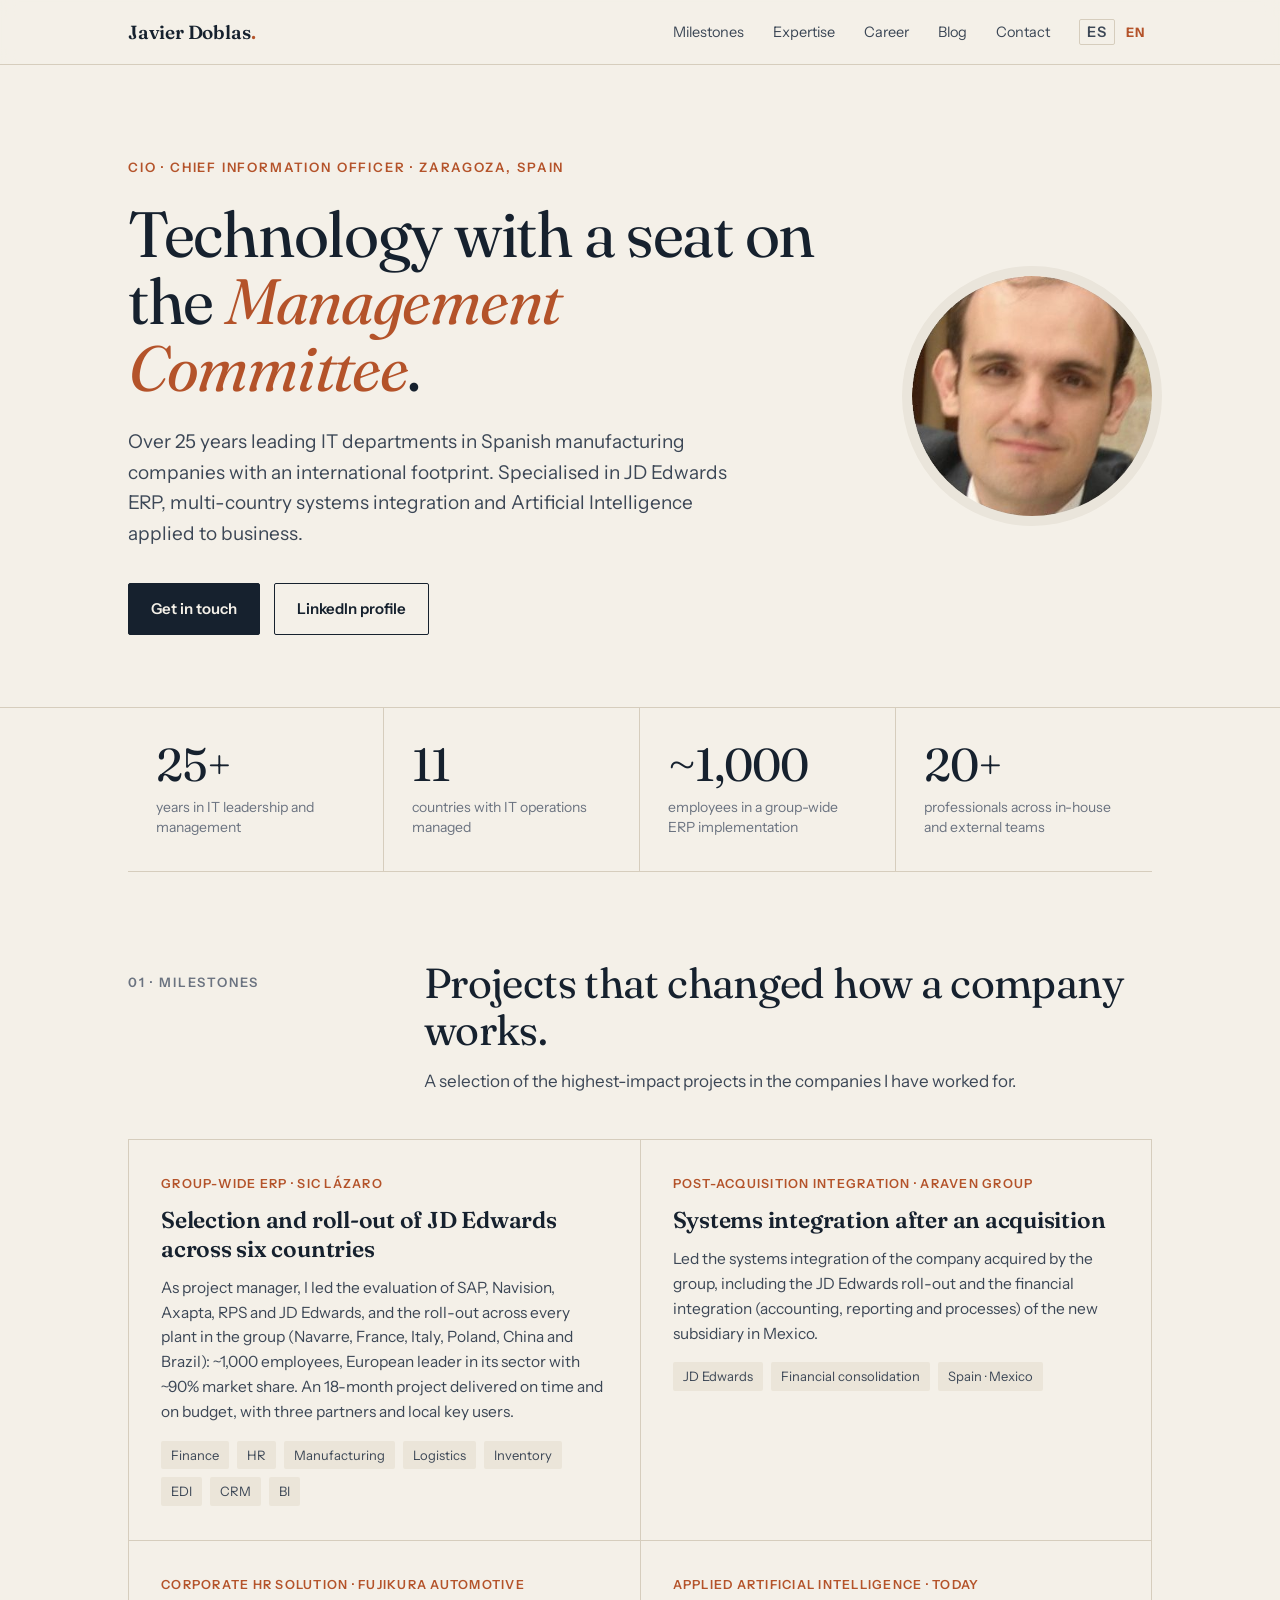
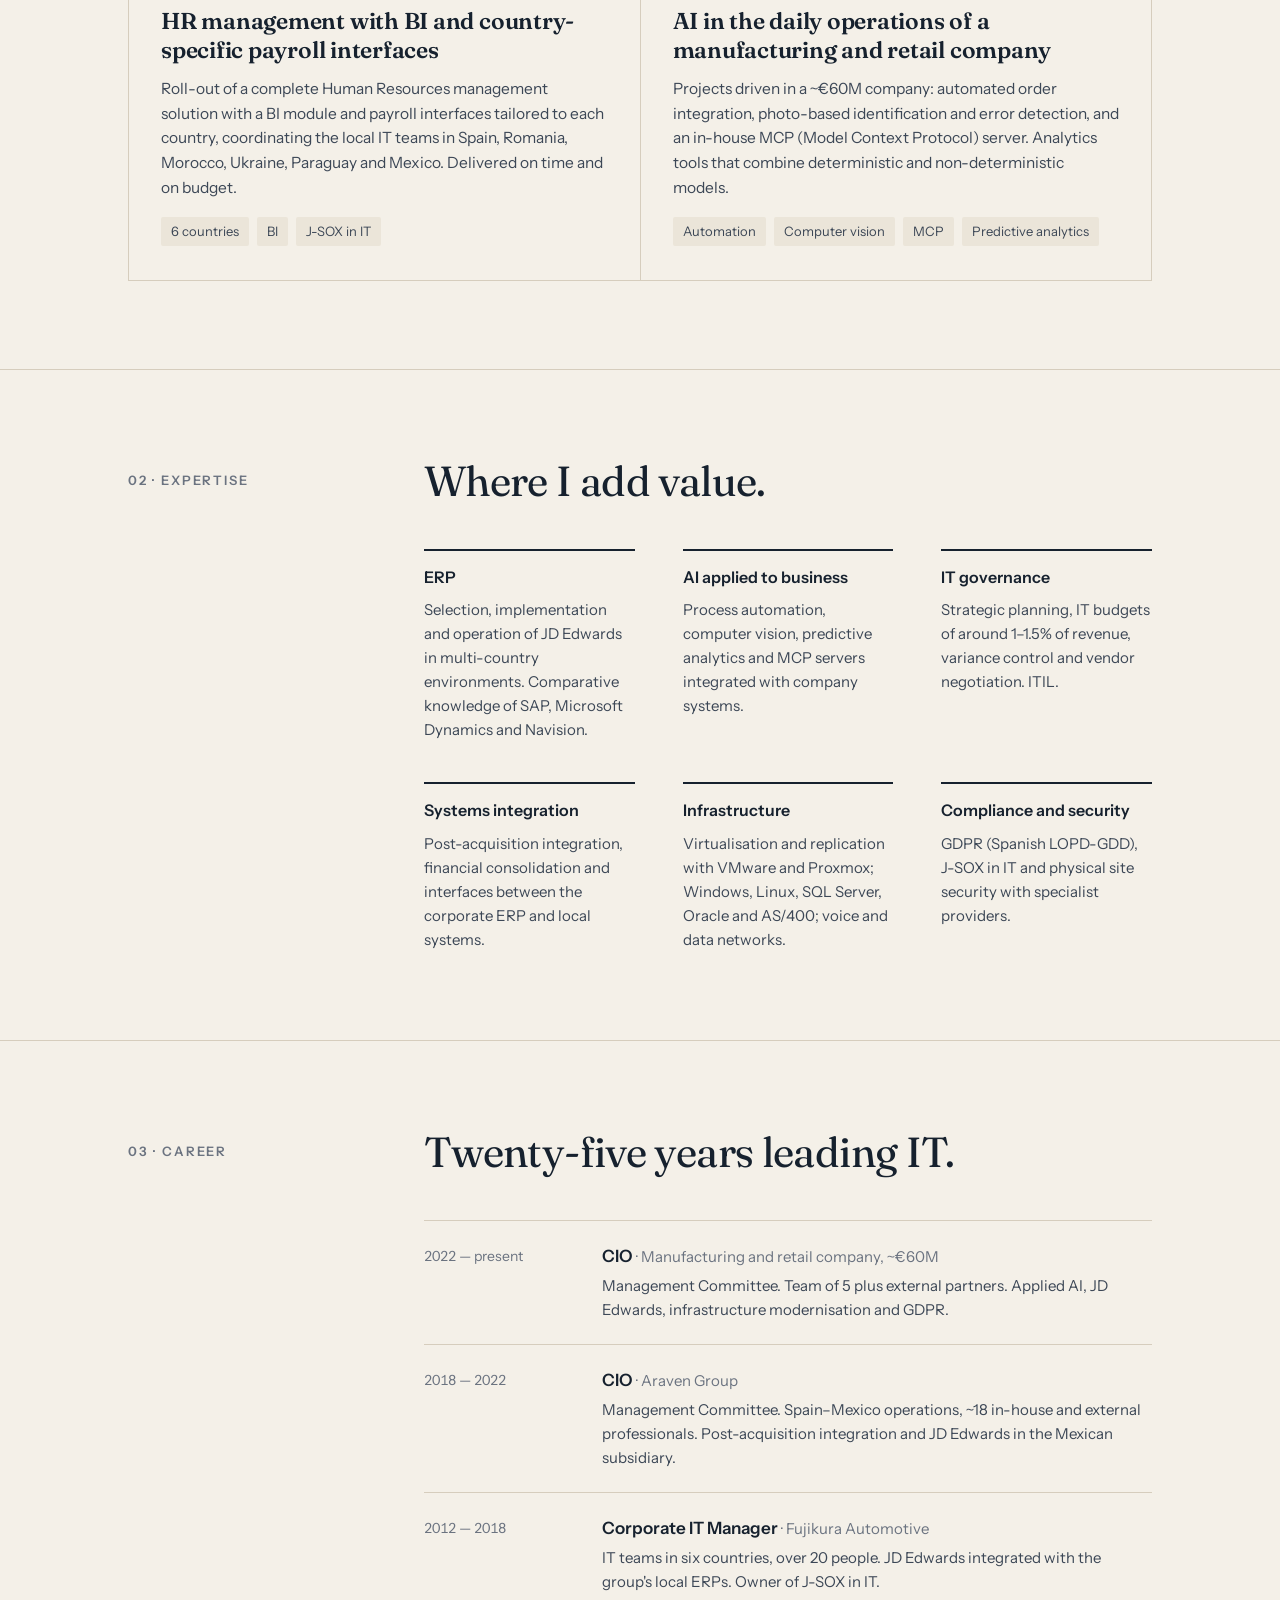
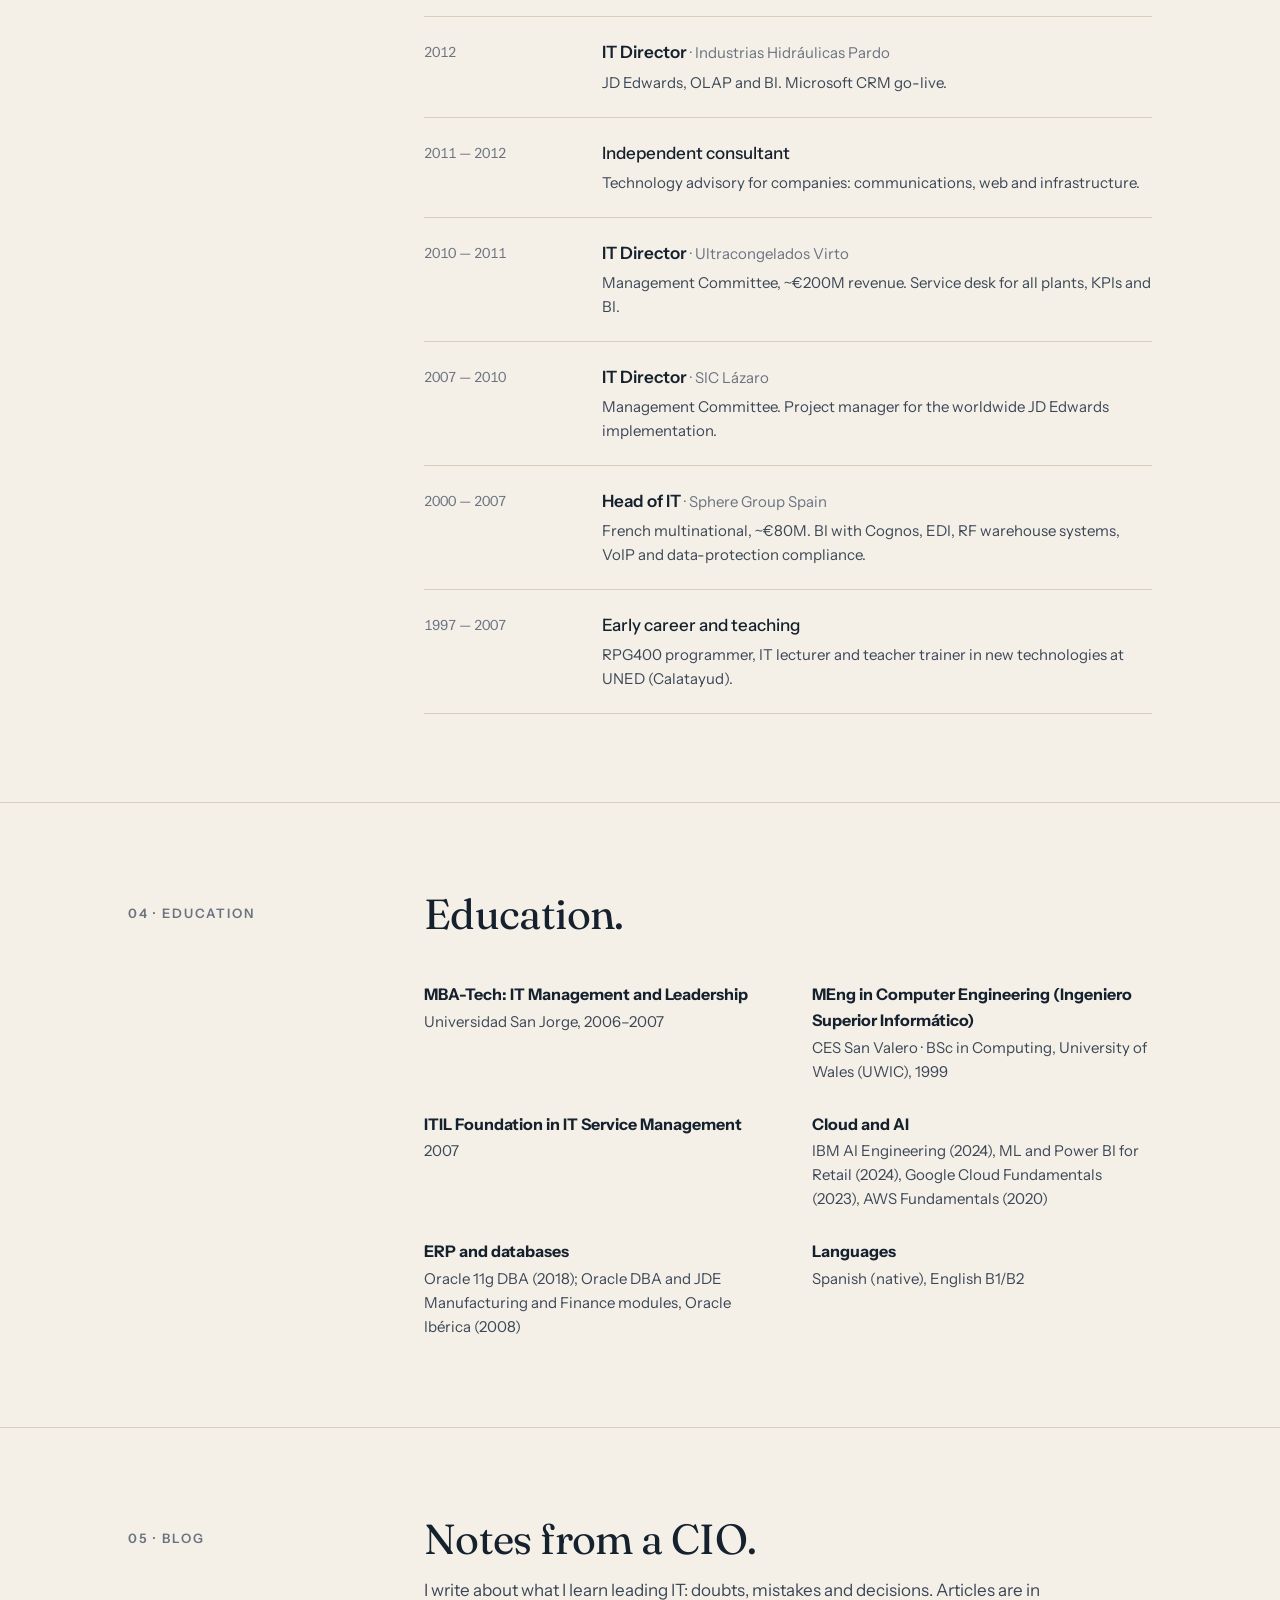
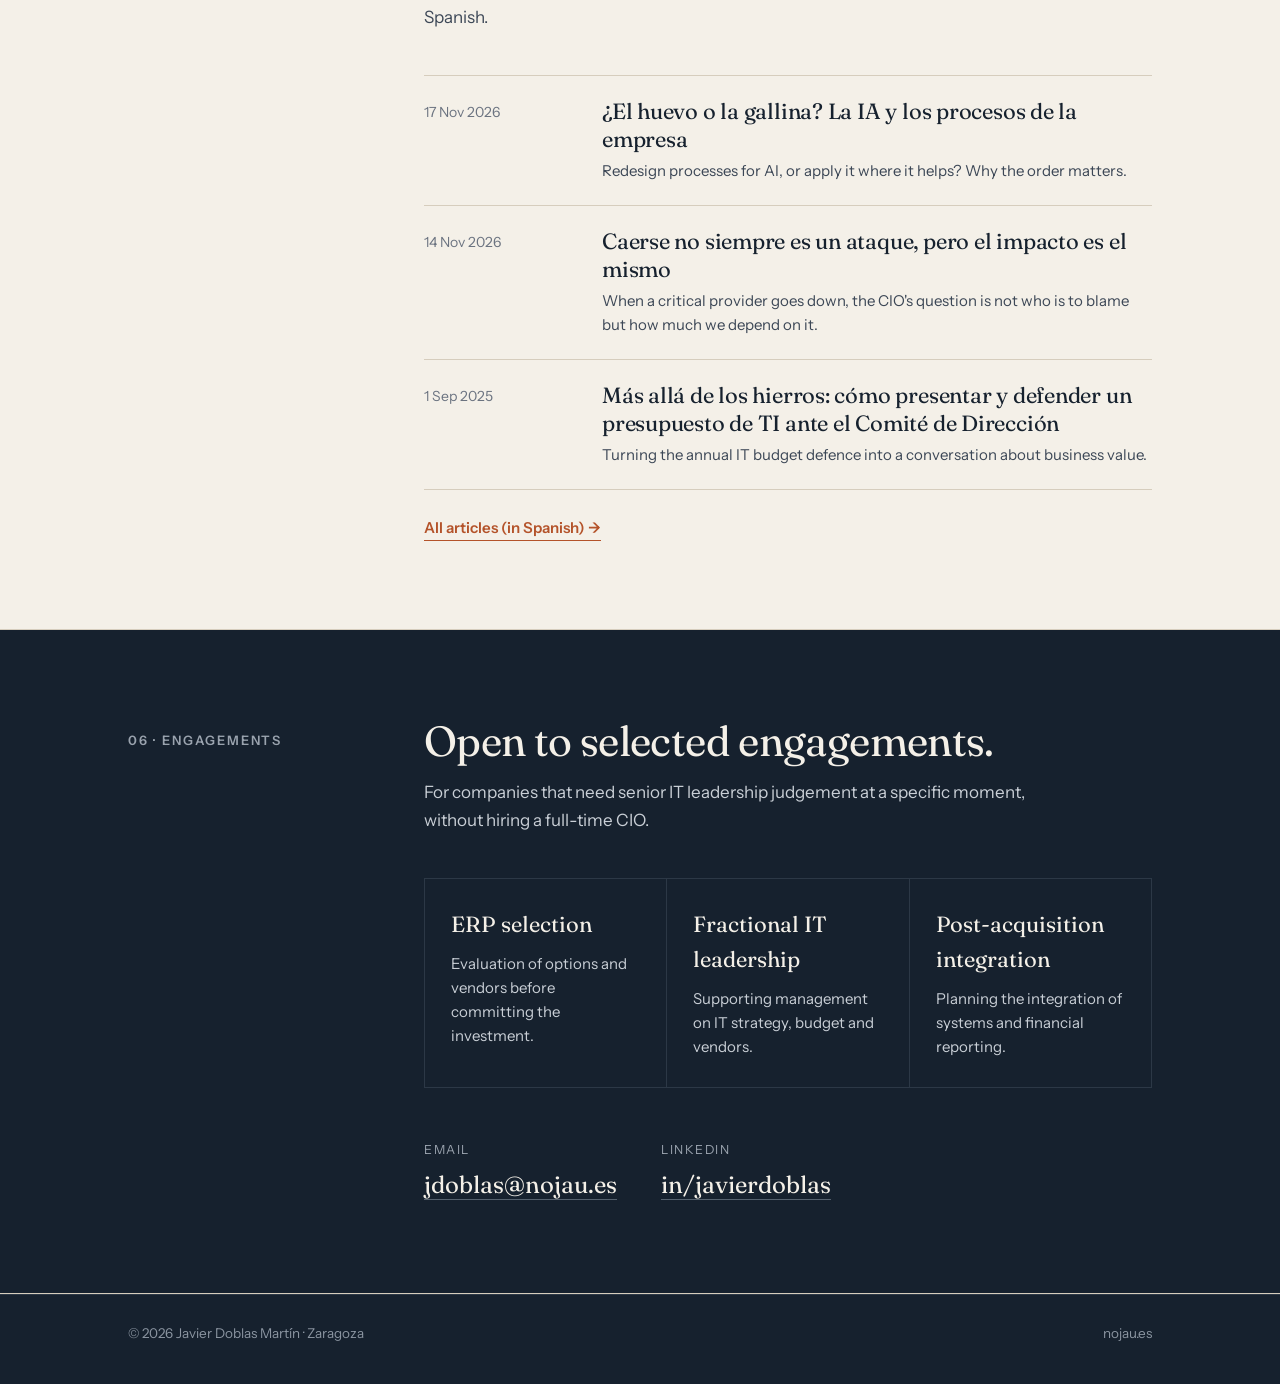
==== en/index.html @ 8bb8c775 "Añade sección y enlace al blog en ES y EN Co-Authored-By: Claude Opus 5.5 <noreply@anthropic.com> Cl" ====
<!DOCTYPE html>
<html lang="en">
<head>
<meta charset="utf-8">
<meta name="viewport" content="width=device-width, initial-scale=1">
<title>Javier Doblas Martín · CIO · IT Leadership, ERP and Applied AI</title>
<meta name="description" content="Javier Doblas Martín, CIO with over 25 years leading IT departments in international manufacturing companies. JD Edwards ERP, systems integration and Artificial Intelligence applied to business. Zaragoza, Spain.">
<meta name="author" content="Javier Doblas Martín">
<link rel="canonical" href="https://www.nojau.es/en/">
<link rel="alternate" hreflang="es" href="https://www.nojau.es/">
<link rel="alternate" hreflang="en" href="https://www.nojau.es/en/">
<link rel="alternate" hreflang="x-default" href="https://www.nojau.es/">
<meta property="og:type" content="profile">
<meta property="og:title" content="Javier Doblas Martín · CIO">
<meta property="og:description" content="IT leadership, ERP and applied AI for international manufacturing companies.">
<meta property="og:url" content="https://www.nojau.es/en/">
<meta property="og:locale" content="en_GB">
<link rel="preconnect" href="https://fonts.googleapis.com">
<link rel="preconnect" href="https://fonts.gstatic.com" crossorigin>
<link href="https://fonts.googleapis.com/css2?family=Fraunces:opsz,wght@9..144,400;9..144,600&family=Instrument+Sans:wght@400;500;600&display=swap" rel="stylesheet">
<script type="application/ld+json">
{"@context":"https://schema.org","@type":"Person","name":"Javier Doblas Martín","jobTitle":"CIO · Chief Information Officer","url":"https://www.nojau.es/en/","email":"mailto:jdoblas@nojau.es","address":{"@type":"PostalAddress","addressLocality":"Zaragoza","addressCountry":"ES"},"sameAs":["https://www.linkedin.com/in/javierdoblas/","https://jdoblasblog.wordpress.com/"],"knowsAbout":["IT leadership","JD Edwards ERP","Applied Artificial Intelligence","Systems integration","IT governance"]}
</script>
<style>
:root{
  --paper:#f4f0e8; --paper-2:#ebe5d9; --ink:#16212e; --ink-2:#3c4756; --muted:#6b7380;
  --line:#d6cdbd; --accent:#b4532a; --accent-soft:#f0dccf;
  --serif:"Fraunces",Georgia,"Times New Roman",serif;
  --sans:"Instrument Sans",system-ui,-apple-system,"Segoe UI",sans-serif;
  --w:1080px;
}
*{box-sizing:border-box;margin:0;padding:0}
html{scroll-behavior:smooth}
body{background:var(--paper);color:var(--ink);font-family:var(--sans);font-size:17px;line-height:1.6;-webkit-font-smoothing:antialiased}
a{color:inherit}
.wrap{max-width:var(--w);margin:0 auto;padding:0 28px}
/* Cabecera */
header.top{position:sticky;top:0;z-index:10;background:rgba(244,240,232,.92);backdrop-filter:blur(8px);border-bottom:1px solid var(--line)}
header.top .wrap{display:flex;align-items:center;justify-content:space-between;height:64px}
.brand{font-family:var(--serif);font-weight:600;font-size:19px;text-decoration:none;letter-spacing:-.01em}
.brand span{color:var(--accent)}
nav a{font-size:14.5px;text-decoration:none;color:var(--ink-2);margin-left:26px}
nav a:hover{color:var(--accent)}
.lang{margin-left:26px;font-size:13px;letter-spacing:.08em;font-weight:600}
.lang a{margin-left:0;padding:3px 7px;border:1px solid var(--line);border-radius:2px}
.lang b{padding:3px 7px;color:var(--accent)}
/* Hero */
.hero{padding:92px 0 72px;border-bottom:1px solid var(--line)}
.hero .wrap{display:grid;grid-template-columns:1fr 240px;gap:56px;align-items:center}
.eyebrow{font-size:13px;letter-spacing:.14em;text-transform:uppercase;color:var(--accent);font-weight:600;margin-bottom:22px}
h1{font-family:var(--serif);font-weight:400;font-size:clamp(38px,5.4vw,64px);line-height:1.05;letter-spacing:-.02em}
h1 em{font-style:italic;color:var(--accent)}
.lead{font-size:19px;color:var(--ink-2);max-width:620px;margin-top:26px}
.cta{display:flex;gap:14px;margin-top:34px;flex-wrap:wrap}
.btn{display:inline-block;padding:13px 22px;border-radius:2px;font-weight:600;font-size:15px;text-decoration:none;border:1px solid var(--ink)}
.btn.primary{background:var(--ink);color:var(--paper)}
.btn.primary:hover{background:var(--accent);border-color:var(--accent)}
.btn.ghost:hover{border-color:var(--accent);color:var(--accent)}
.portrait{width:240px;height:240px;border-radius:50%;object-fit:cover;filter:grayscale(.15);box-shadow:0 0 0 10px var(--paper-2)}
/* Cifras */
.figures{display:grid;grid-template-columns:repeat(4,1fr);border-bottom:1px solid var(--line)}
.fig{padding:34px 28px;border-right:1px solid var(--line)}
.fig:last-child{border-right:0}
.fig b{display:block;font-family:var(--serif);font-weight:400;font-size:46px;line-height:1;letter-spacing:-.02em}
.fig span{display:block;font-size:14px;color:var(--muted);margin-top:10px;line-height:1.4}
/* Secciones */
section.block{padding:88px 0;border-bottom:1px solid var(--line)}
.sec-head{display:grid;grid-template-columns:240px 1fr;gap:56px;margin-bottom:44px}
.sec-head .num{font-size:13px;letter-spacing:.14em;text-transform:uppercase;color:var(--muted);font-weight:600;padding-top:12px}
h2{font-family:var(--serif);font-weight:400;font-size:clamp(30px,3.6vw,42px);line-height:1.12;letter-spacing:-.015em}
.sec-head p{color:var(--ink-2);margin-top:14px;max-width:640px}
/* Hitos */
.cases{display:grid;grid-template-columns:repeat(2,1fr);gap:1px;background:var(--line);border:1px solid var(--line)}
.case{background:var(--paper);padding:34px 32px}
.case .tag{font-size:12.5px;letter-spacing:.1em;text-transform:uppercase;color:var(--accent);font-weight:600}
.case h3{font-family:var(--serif);font-weight:600;font-size:23px;line-height:1.25;margin:12px 0 12px;letter-spacing:-.01em}
.case p{font-size:15.5px;color:var(--ink-2)}
.case ul{list-style:none;margin-top:16px;display:flex;flex-wrap:wrap;gap:8px}
.case li{font-size:13px;background:var(--paper-2);padding:4px 10px;border-radius:2px;color:var(--ink-2)}
/* Áreas */
.areas{display:grid;grid-template-columns:repeat(3,1fr);gap:40px 48px;margin-left:296px}
.area h3{font-size:16px;font-weight:600;margin-bottom:8px;padding-top:14px;border-top:2px solid var(--ink)}
.area p{font-size:15px;color:var(--ink-2)}
/* Trayectoria */
.timeline{margin-left:296px;border-top:1px solid var(--line)}
.row{display:grid;grid-template-columns:150px 1fr;gap:28px;padding:22px 0;border-bottom:1px solid var(--line)}
.row .when{font-size:14px;color:var(--muted);font-variant-numeric:tabular-nums;padding-top:2px}
.row h3{font-size:17px;font-weight:600}
.row h3 small{font-weight:400;color:var(--muted);font-size:15px}
.row p{font-size:15px;color:var(--ink-2);margin-top:4px}
.row.minor h3{font-weight:500}
/* Formación */
.edu{margin-left:296px;display:grid;grid-template-columns:repeat(2,1fr);gap:28px 48px}
.edu div{font-size:15px;color:var(--ink-2)}
.edu b{display:block;color:var(--ink);font-size:16px;margin-bottom:2px}
/* Colaboraciones */
.posts{margin-left:296px;border-top:1px solid var(--line)}
.post{display:grid;grid-template-columns:150px 1fr;gap:28px;padding:22px 0;border-bottom:1px solid var(--line);text-decoration:none}
.post time{font-size:14px;color:var(--muted);padding-top:3px}
.post h3{font-family:var(--serif);font-weight:400;font-size:22px;line-height:1.25;letter-spacing:-.01em}
.post p{font-size:15px;color:var(--ink-2);margin-top:6px}
.post:hover h3{color:var(--accent)}
.more{margin-left:296px;margin-top:26px;display:inline-block;font-weight:600;font-size:15px;color:var(--accent);text-decoration:none;border-bottom:1px solid var(--accent)}
.collab{background:var(--ink);color:var(--paper);border-bottom:0}
.collab .num{color:#9aa3ae}
.collab .sec-head p{color:#c9cfd6}
.collab-list{margin-left:296px;display:grid;grid-template-columns:repeat(3,1fr);gap:1px;background:#2c3846;border:1px solid #2c3846}
.collab-list div{background:var(--ink);padding:28px 26px}
.collab-list h3{font-family:var(--serif);font-weight:400;font-size:22px;margin-bottom:10px}
.collab-list p{font-size:15px;color:#c9cfd6}
.contact{margin-left:296px;margin-top:52px;display:flex;gap:44px;flex-wrap:wrap;align-items:baseline}
.contact .label{display:block;font-size:12.5px;letter-spacing:.12em;text-transform:uppercase;color:#9aa3ae;margin-bottom:6px}
.contact a{font-family:var(--serif);font-size:24px;text-decoration:none;border-bottom:1px solid #56626f}
.contact a:hover{color:#e9a27f;border-color:#e9a27f}
footer{background:var(--ink);color:#8b95a1;font-size:13.5px;padding:28px 0 40px;border-top:1px solid #2c3846}
footer .wrap{display:flex;justify-content:space-between;flex-wrap:wrap;gap:10px}
/* Responsive */
@media (max-width:900px){
  .hero .wrap{grid-template-columns:1fr}
  .portrait{width:150px;height:150px;order:-1}
  .figures{grid-template-columns:repeat(2,1fr)}
  .fig:nth-child(2){border-right:0}
  .fig:nth-child(-n+2){border-bottom:1px solid var(--line)}
  .sec-head{grid-template-columns:1fr;gap:10px}
  .areas,.timeline,.edu,.collab-list,.contact,.posts,.more{margin-left:0}
  .post{grid-template-columns:1fr;gap:4px}
  .areas,.collab-list{grid-template-columns:1fr 1fr}
  .cases{grid-template-columns:1fr}
  nav > a{display:none}
}
@media (max-width:560px){
  body{font-size:16px}
  .wrap{padding:0 20px}
  .hero{padding:56px 0 48px}
  section.block{padding:60px 0}
  .areas,.collab-list,.edu{grid-template-columns:1fr}
  .row{grid-template-columns:1fr;gap:4px}
  .fig{padding:24px 18px}.fig b{font-size:36px}
}
</style>
</head>
<body>

<header class="top">
  <div class="wrap">
    <a class="brand" href="#inicio">Javier Doblas<span>.</span></a>
    <nav>
      <a href="#hitos">Milestones</a>
      <a href="#experiencia">Expertise</a>
      <a href="#trayectoria">Career</a>
      <a href="#blog">Blog</a>
      <a href="#colaboraciones">Contact</a>
      <span class="lang"><a href="/" hreflang="es" lang="es">ES</a> <b>EN</b></span>
    </nav>
  </div>
</header>

<main id="inicio">
  <section class="hero">
    <div class="wrap">
      <div>
        <p class="eyebrow">CIO · Chief Information Officer · Zaragoza, Spain</p>
        <h1>Technology with a seat on the <em>Management Committee</em>.</h1>
        <p class="lead">Over 25 years leading IT departments in Spanish manufacturing companies with an international footprint. Specialised in JD Edwards ERP, multi-country systems integration and Artificial Intelligence applied to business.</p>
        <div class="cta">
          <a class="btn primary" href="#colaboraciones">Get in touch</a>
          <a class="btn ghost" href="https://www.linkedin.com/in/javierdoblas/" rel="noopener">LinkedIn profile</a>
        </div>
      </div>
      <img class="portrait" src="[data-uri]" alt="Javier Doblas Martín" width="240" height="240">
    </div>
  </section>

  <div class="wrap">
    <div class="figures">
      <div class="fig"><b>25+</b><span>years in IT leadership and management</span></div>
      <div class="fig"><b>11</b><span>countries with IT operations managed</span></div>
      <div class="fig"><b>~1,000</b><span>employees in a group-wide ERP implementation</span></div>
      <div class="fig"><b>20+</b><span>professionals across in-house and external teams</span></div>
    </div>
  </div>

  <section class="block" id="hitos">
    <div class="wrap">
      <div class="sec-head">
        <div class="num">01 · Milestones</div>
        <div>
          <h2>Projects that changed how a company works.</h2>
          <p>A selection of the highest-impact projects in the companies I have worked for.</p>
        </div>
      </div>
      <div class="cases">
        <article class="case">
          <div class="tag">Group-wide ERP · SIC Lázaro</div>
          <h3>Selection and roll-out of JD Edwards across six countries</h3>
          <p>As project manager, I led the evaluation of SAP, Navision, Axapta, RPS and JD Edwards, and the roll-out across every plant in the group (Navarre, France, Italy, Poland, China and Brazil): ~1,000 employees, European leader in its sector with ~90% market share. An 18-month project delivered on time and on budget, with three partners and local key users.</p>
          <ul><li>Finance</li><li>HR</li><li>Manufacturing</li><li>Logistics</li><li>Inventory</li><li>EDI</li><li>CRM</li><li>BI</li></ul>
        </article>
        <article class="case">
          <div class="tag">Post-acquisition integration · Araven Group</div>
          <h3>Systems integration after an acquisition</h3>
          <p>Led the systems integration of the company acquired by the group, including the JD Edwards roll-out and the financial integration (accounting, reporting and processes) of the new subsidiary in Mexico.</p>
          <ul><li>JD Edwards</li><li>Financial consolidation</li><li>Spain · Mexico</li></ul>
        </article>
        <article class="case">
          <div class="tag">Corporate HR solution · Fujikura Automotive</div>
          <h3>HR management with BI and country-specific payroll interfaces</h3>
          <p>Roll-out of a complete Human Resources management solution with a BI module and payroll interfaces tailored to each country, coordinating the local IT teams in Spain, Romania, Morocco, Ukraine, Paraguay and Mexico. Delivered on time and on budget.</p>
          <ul><li>6 countries</li><li>BI</li><li>J-SOX in IT</li></ul>
        </article>
        <article class="case">
          <div class="tag">Applied Artificial Intelligence · Today</div>
          <h3>AI in the daily operations of a manufacturing and retail company</h3>
          <p>Projects driven in a ~€60M company: automated order integration, photo-based identification and error detection, and an in-house MCP (Model Context Protocol) server. Analytics tools that combine deterministic and non-deterministic models.</p>
          <ul><li>Automation</li><li>Computer vision</li><li>MCP</li><li>Predictive analytics</li></ul>
        </article>
      </div>
    </div>
  </section>

  <section class="block" id="experiencia">
    <div class="wrap">
      <div class="sec-head">
        <div class="num">02 · Expertise</div>
        <div><h2>Where I add value.</h2></div>
      </div>
      <div class="areas">
        <div class="area"><h3>ERP</h3><p>Selection, implementation and operation of JD Edwards in multi-country environments. Comparative knowledge of SAP, Microsoft Dynamics and Navision.</p></div>
        <div class="area"><h3>AI applied to business</h3><p>Process automation, computer vision, predictive analytics and MCP servers integrated with company systems.</p></div>
        <div class="area"><h3>IT governance</h3><p>Strategic planning, IT budgets of around 1–1.5% of revenue, variance control and vendor negotiation. ITIL.</p></div>
        <div class="area"><h3>Systems integration</h3><p>Post-acquisition integration, financial consolidation and interfaces between the corporate ERP and local systems.</p></div>
        <div class="area"><h3>Infrastructure</h3><p>Virtualisation and replication with VMware and Proxmox; Windows, Linux, SQL Server, Oracle and AS/400; voice and data networks.</p></div>
        <div class="area"><h3>Compliance and security</h3><p>GDPR (Spanish LOPD-GDD), J-SOX in IT and physical site security with specialist providers.</p></div>
      </div>
    </div>
  </section>

  <section class="block" id="trayectoria">
    <div class="wrap">
      <div class="sec-head">
        <div class="num">03 · Career</div>
        <div><h2>Twenty-five years leading IT.</h2></div>
      </div>
      <div class="timeline">
        <div class="row"><div class="when">2022 — present</div><div><h3>CIO <small>· Manufacturing and retail company, ~€60M</small></h3><p>Management Committee. Team of 5 plus external partners. Applied AI, JD Edwards, infrastructure modernisation and GDPR.</p></div></div>
        <div class="row"><div class="when">2018 — 2022</div><div><h3>CIO <small>· Araven Group</small></h3><p>Management Committee. Spain–Mexico operations, ~18 in-house and external professionals. Post-acquisition integration and JD Edwards in the Mexican subsidiary.</p></div></div>
        <div class="row"><div class="when">2012 — 2018</div><div><h3>Corporate IT Manager <small>· Fujikura Automotive</small></h3><p>IT teams in six countries, over 20 people. JD Edwards integrated with the group's local ERPs. Owner of J-SOX in IT.</p></div></div>
        <div class="row"><div class="when">2012</div><div><h3>IT Director <small>· Industrias Hidráulicas Pardo</small></h3><p>JD Edwards, OLAP and BI. Microsoft CRM go-live.</p></div></div>
        <div class="row minor"><div class="when">2011 — 2012</div><div><h3>Independent consultant</h3><p>Technology advisory for companies: communications, web and infrastructure.</p></div></div>
        <div class="row"><div class="when">2010 — 2011</div><div><h3>IT Director <small>· Ultracongelados Virto</small></h3><p>Management Committee, ~€200M revenue. Service desk for all plants, KPIs and BI.</p></div></div>
        <div class="row"><div class="when">2007 — 2010</div><div><h3>IT Director <small>· SIC Lázaro</small></h3><p>Management Committee. Project manager for the worldwide JD Edwards implementation.</p></div></div>
        <div class="row"><div class="when">2000 — 2007</div><div><h3>Head of IT <small>· Sphere Group Spain</small></h3><p>French multinational, ~€80M. BI with Cognos, EDI, RF warehouse systems, VoIP and data-protection compliance.</p></div></div>
        <div class="row minor"><div class="when">1997 — 2007</div><div><h3>Early career and teaching</h3><p>RPG400 programmer, IT lecturer and teacher trainer in new technologies at UNED (Calatayud).</p></div></div>
      </div>
    </div>
  </section>

  <section class="block" id="formacion">
    <div class="wrap">
      <div class="sec-head">
        <div class="num">04 · Education</div>
        <div><h2>Education.</h2></div>
      </div>
      <div class="edu">
        <div><b>MBA-Tech: IT Management and Leadership</b>Universidad San Jorge, 2006–2007</div>
        <div><b>MEng in Computer Engineering (Ingeniero Superior Informático)</b>CES San Valero · BSc in Computing, University of Wales (UWIC), 1999</div>
        <div><b>ITIL Foundation in IT Service Management</b>2007</div>
        <div><b>Cloud and AI</b>IBM AI Engineering (2024), ML and Power BI for Retail (2024), Google Cloud Fundamentals (2023), AWS Fundamentals (2020)</div>
        <div><b>ERP and databases</b>Oracle 11g DBA (2018); Oracle DBA and JDE Manufacturing and Finance modules, Oracle Ibérica (2008)</div>
        <div><b>Languages</b>Spanish (native), English B1/B2</div>
      </div>
    </div>
  </section>

  <section class="block" id="blog">
    <div class="wrap">
      <div class="sec-head">
        <div class="num">05 · Blog</div>
        <div>
          <h2>Notes from a CIO.</h2>
          <p>I write about what I learn leading IT: doubts, mistakes and decisions. Articles are in Spanish.</p>
        </div>
      </div>
      <div class="posts">
        <a class="post" href="https://jdoblasblog.wordpress.com/2026/11/17/el-huevo-o-la-gallina-la-ia-y-los-procesos-de-la-empresa/" rel="noopener"><time datetime="2026-11-17">17 Nov 2026</time><div><h3>¿El huevo o la gallina? La IA y los procesos de la empresa</h3><p>Redesign processes for AI, or apply it where it helps? Why the order matters.</p></div></a>
        <a class="post" href="https://jdoblasblog.wordpress.com/2026/11/14/caerse-no-siempre-es-un-ataque-pero-el-impacto-es-el-mismo/" rel="noopener"><time datetime="2026-11-14">14 Nov 2026</time><div><h3>Caerse no siempre es un ataque, pero el impacto es el mismo</h3><p>When a critical provider goes down, the CIO's question is not who is to blame but how much we depend on it.</p></div></a>
        <a class="post" href="https://jdoblasblog.wordpress.com/2025/09/01/mas-alla-de-los-hierros-como-presentar-y-defender-un-presupuesto-de-ti-ante-el-comite-de-direccion/" rel="noopener"><time datetime="2025-09-01">1 Sep 2025</time><div><h3>Más allá de los hierros: cómo presentar y defender un presupuesto de TI ante el Comité de Dirección</h3><p>Turning the annual IT budget defence into a conversation about business value.</p></div></a>
      </div>
      <a class="more" href="https://jdoblasblog.wordpress.com/" rel="noopener">All articles (in Spanish) →</a>
    </div>
  </section>

  <section class="block collab" id="colaboraciones">
    <div class="wrap">
      <div class="sec-head">
        <div class="num">06 · Engagements</div>
        <div>
          <h2>Open to selected engagements.</h2>
          <p>For companies that need senior IT leadership judgement at a specific moment, without hiring a full-time CIO.</p>
        </div>
      </div>
      <div class="collab-list">
        <div><h3>ERP selection</h3><p>Evaluation of options and vendors before committing the investment.</p></div>
        <div><h3>Fractional IT leadership</h3><p>Supporting management on IT strategy, budget and vendors.</p></div>
        <div><h3>Post-acquisition integration</h3><p>Planning the integration of systems and financial reporting.</p></div>
      </div>
      <div class="contact">
        <div><span class="label">Email</span><a href="mailto:jdoblas@nojau.es">jdoblas@nojau.es</a></div>
        <div><span class="label">LinkedIn</span><a href="https://www.linkedin.com/in/javierdoblas/" rel="noopener">in/javierdoblas</a></div>
      </div>
    </div>
  </section>
</main>

<footer>
  <div class="wrap">
    <span>© 2026 Javier Doblas Martín · Zaragoza</span>
    <span>nojau.es</span>
  </div>
</footer>
</body>
</html>
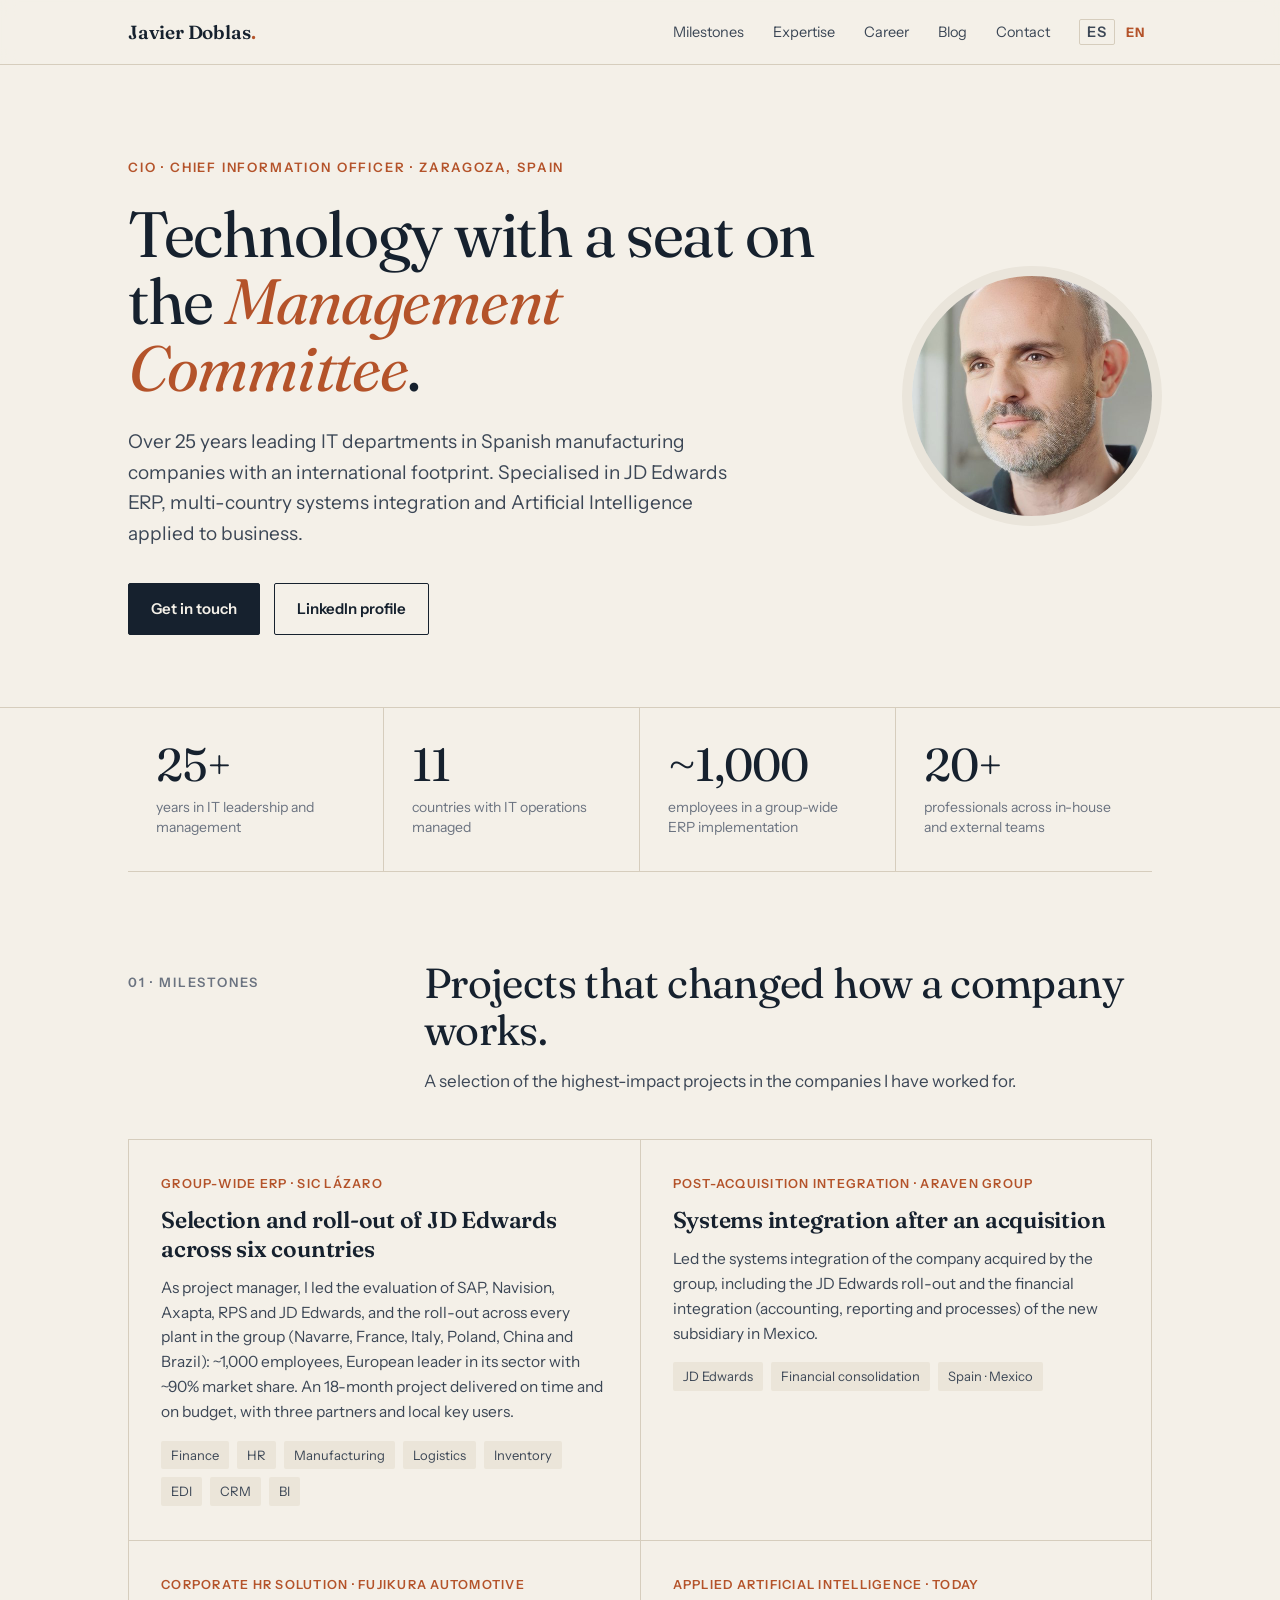
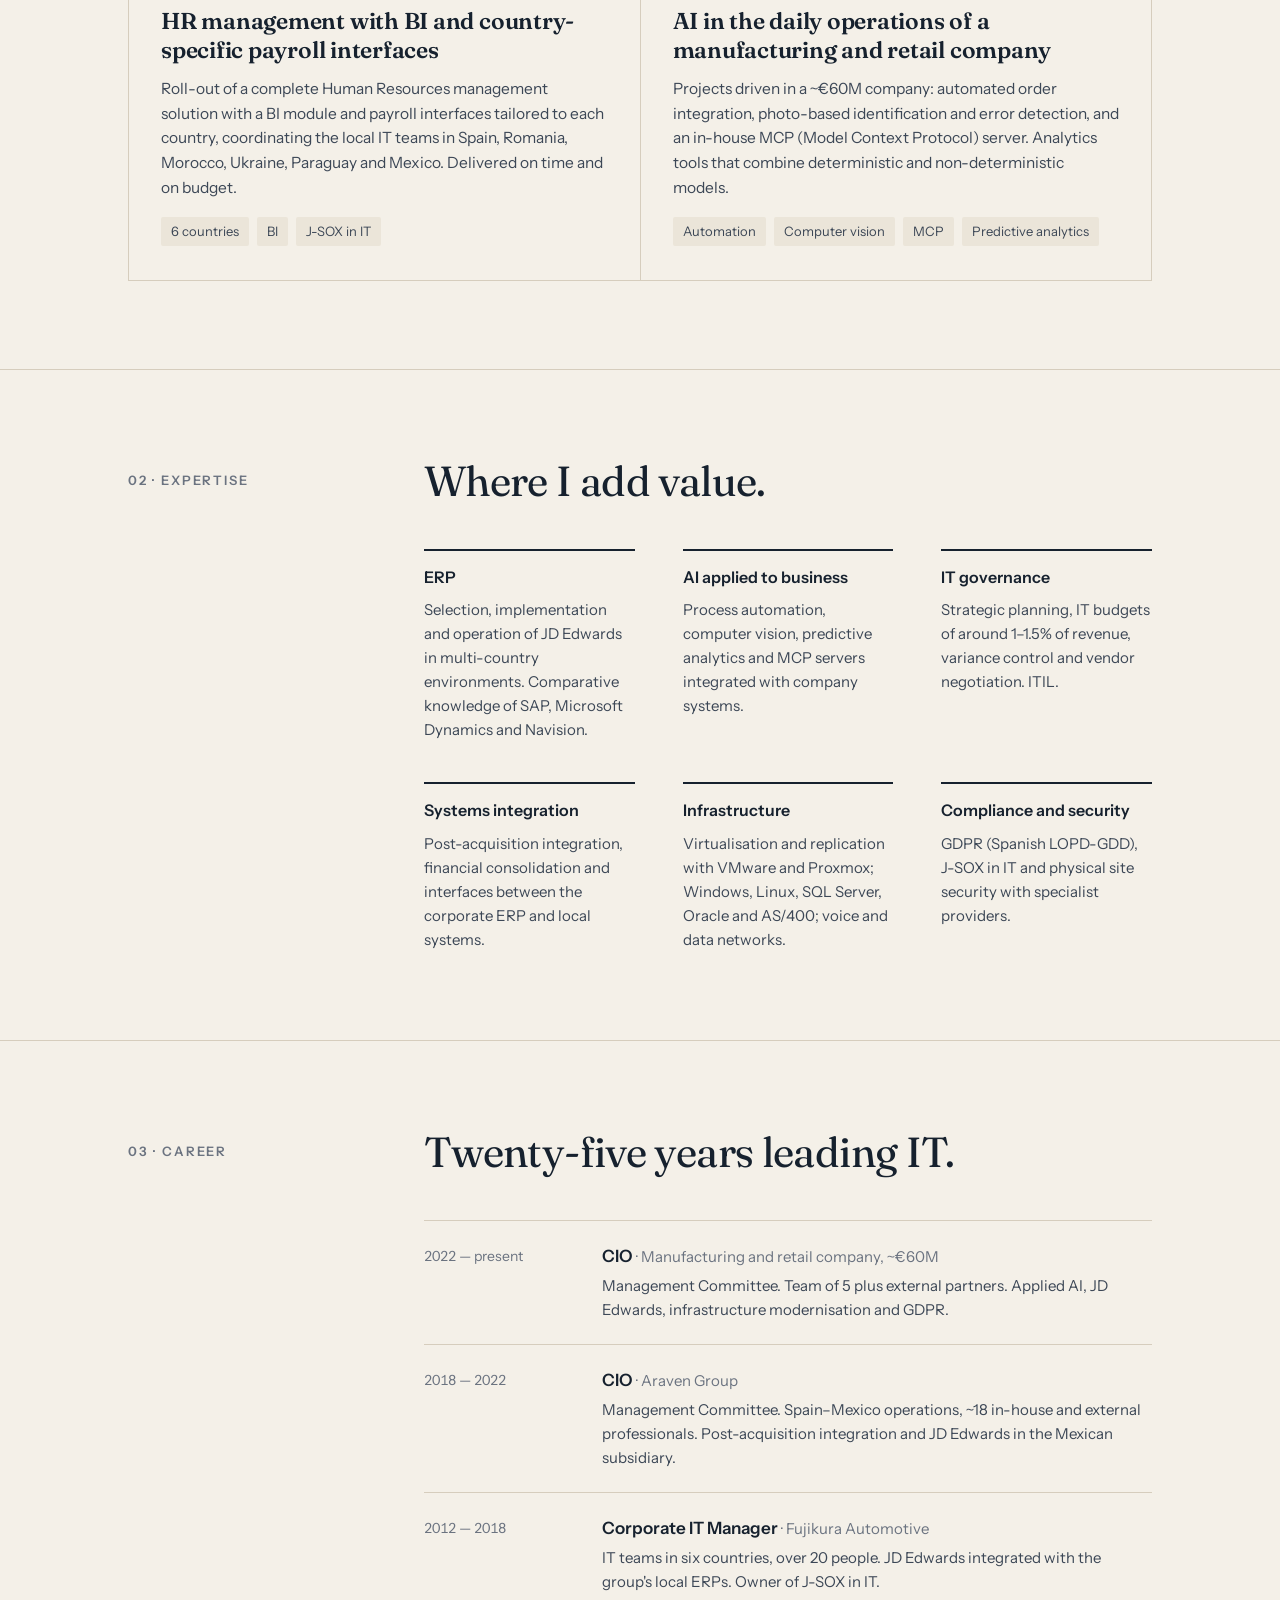
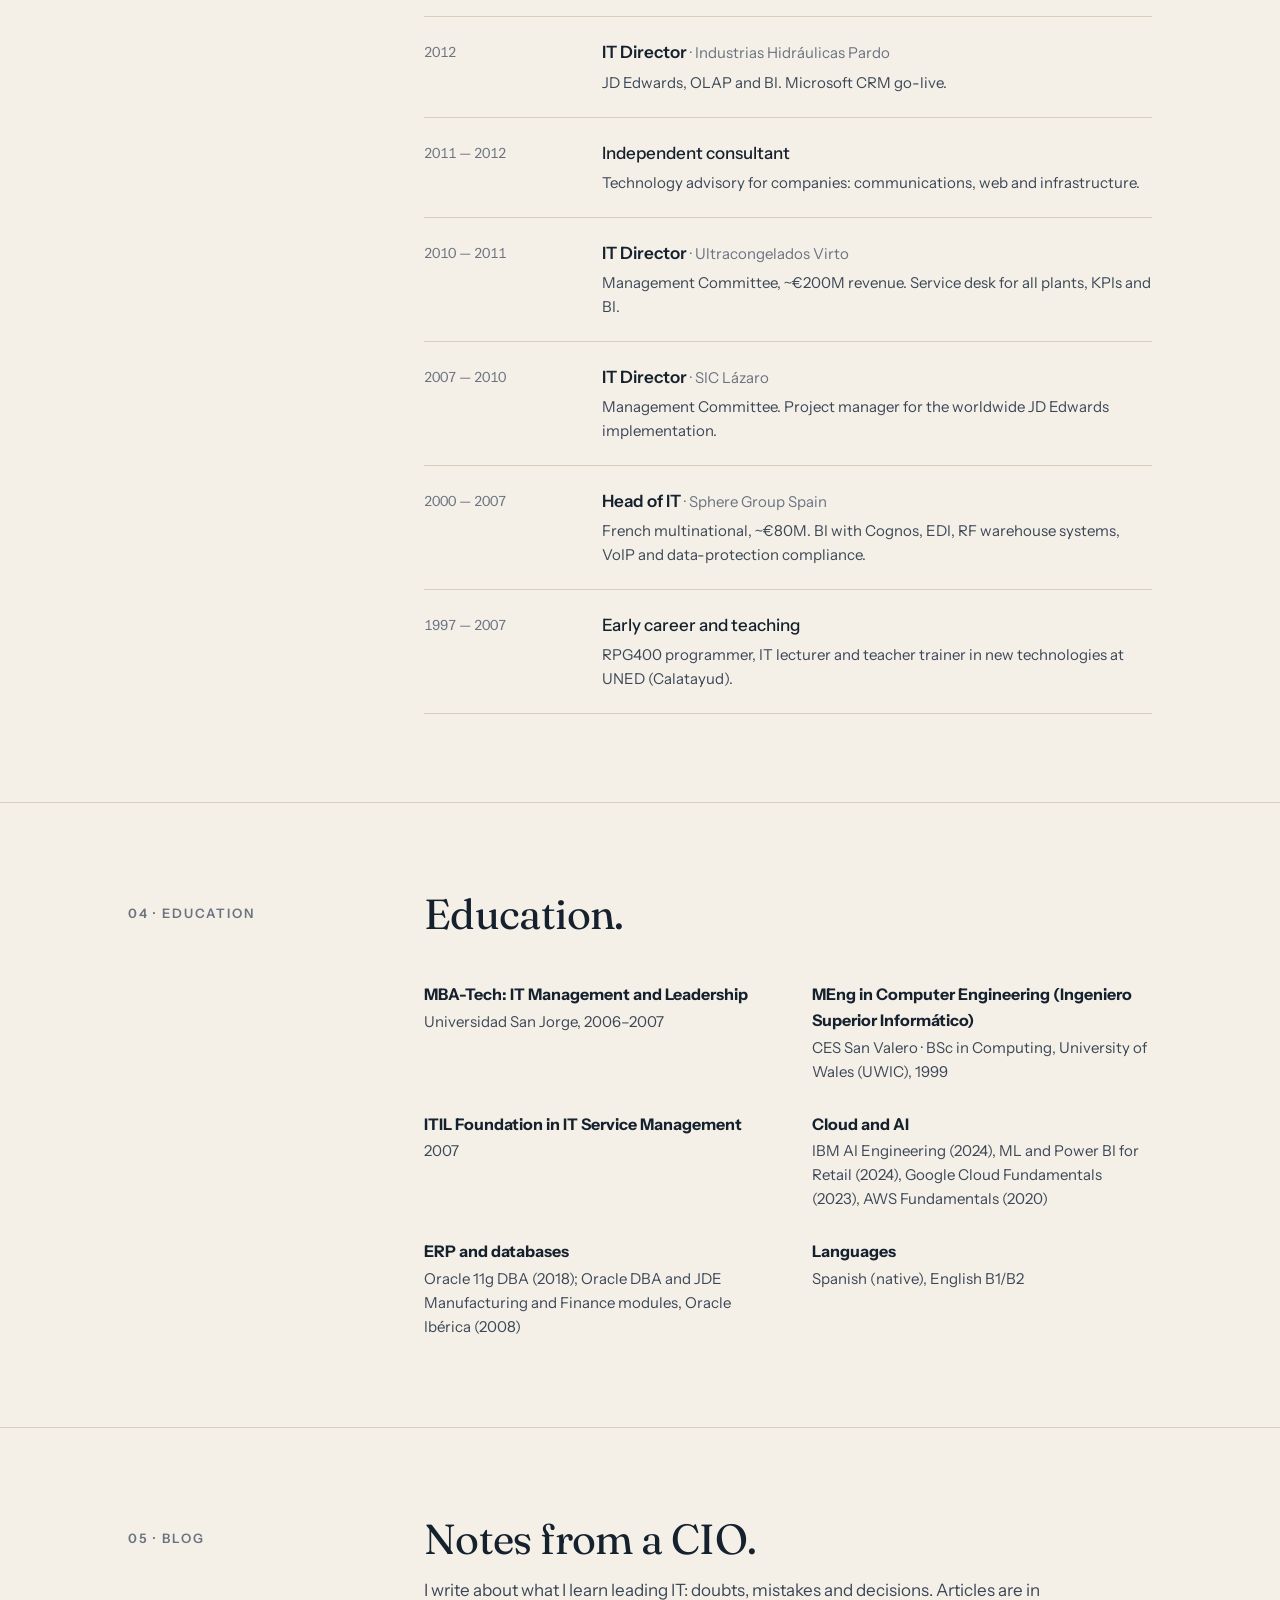
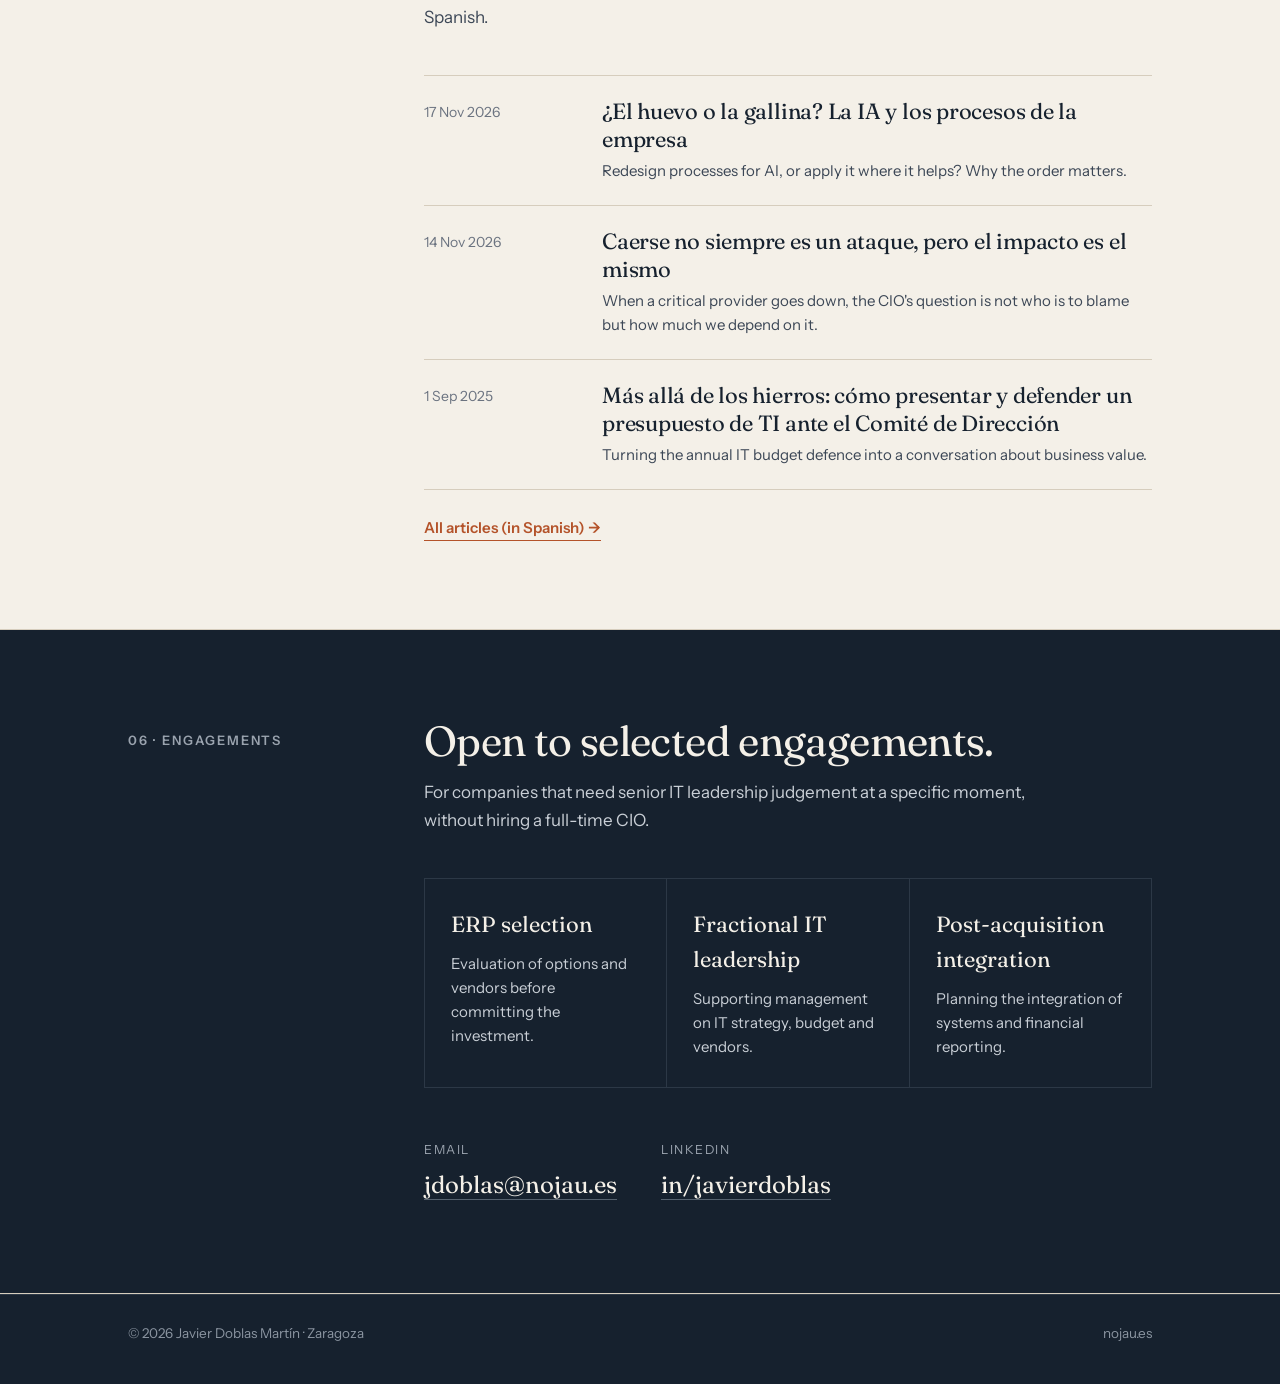
==== commit 58978212: "Nueva fotografía de perfil en ES y EN Co-Authored-By: Claude Opus 5.5 <noreply@anthropic.com> Claude" ====
--- a/en/index.html
+++ b/en/index.html
@@ -167,7 +167,7 @@
           <a class="btn ghost" href="https://www.linkedin.com/in/javierdoblas/" rel="noopener">LinkedIn profile</a>
         </div>
       </div>
-      <img class="portrait" src="[data-uri]" alt="Javier Doblas Martín" width="240" height="240">
+      <img class="portrait" src="[data-uri]" alt="Javier Doblas Martín" width="240" height="240">
     </div>
   </section>
 
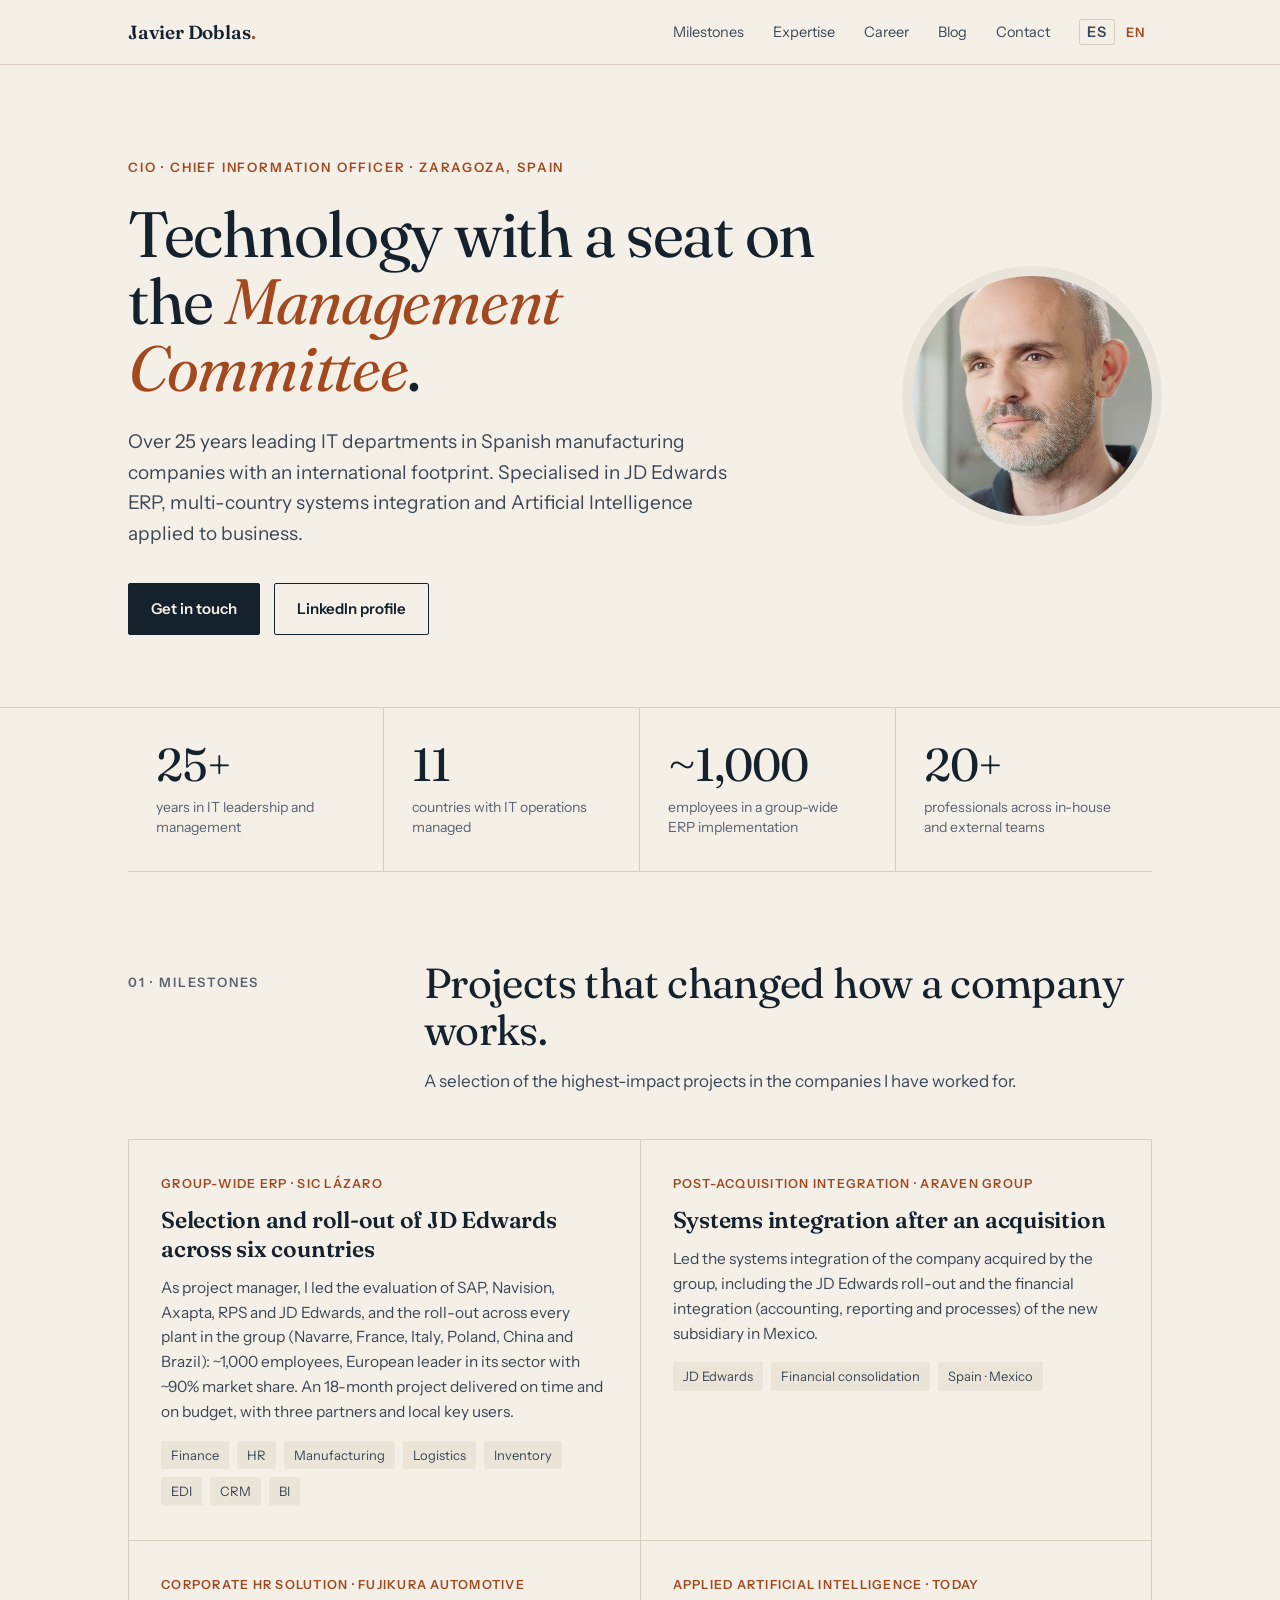
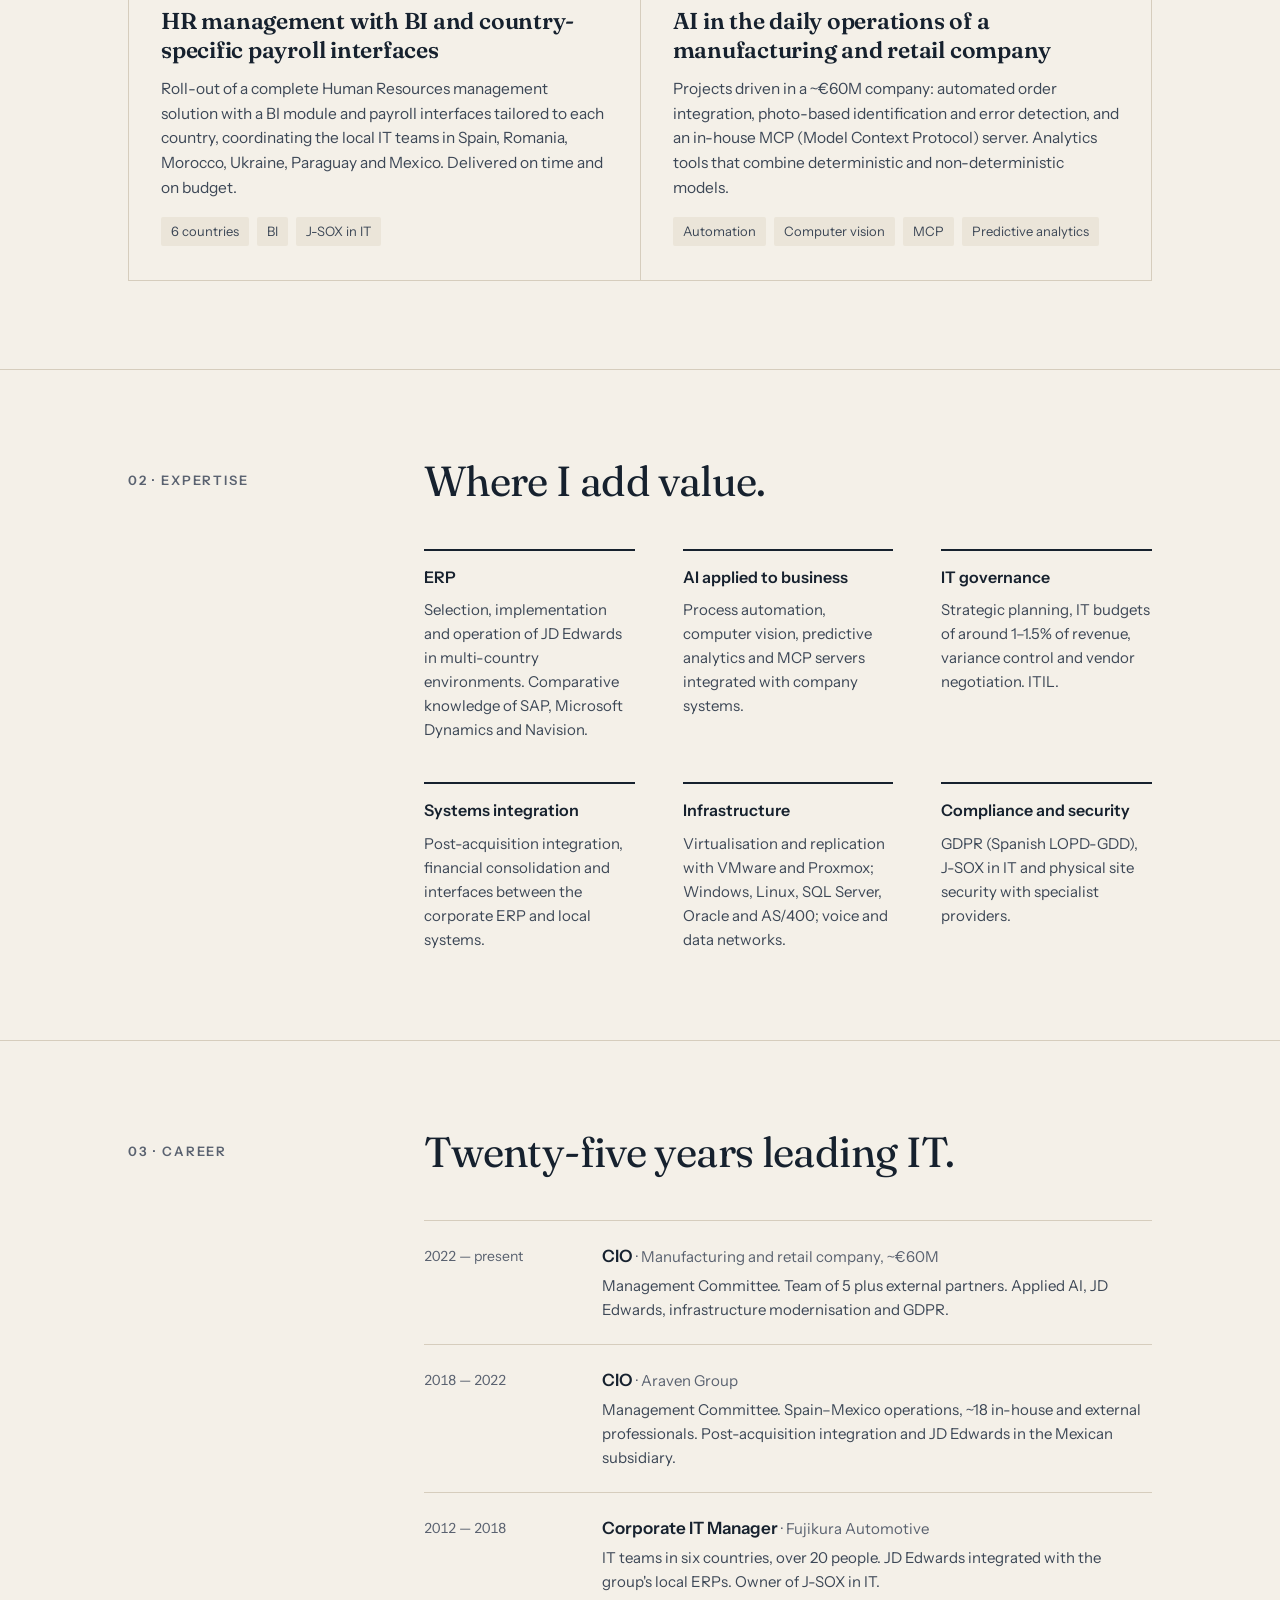
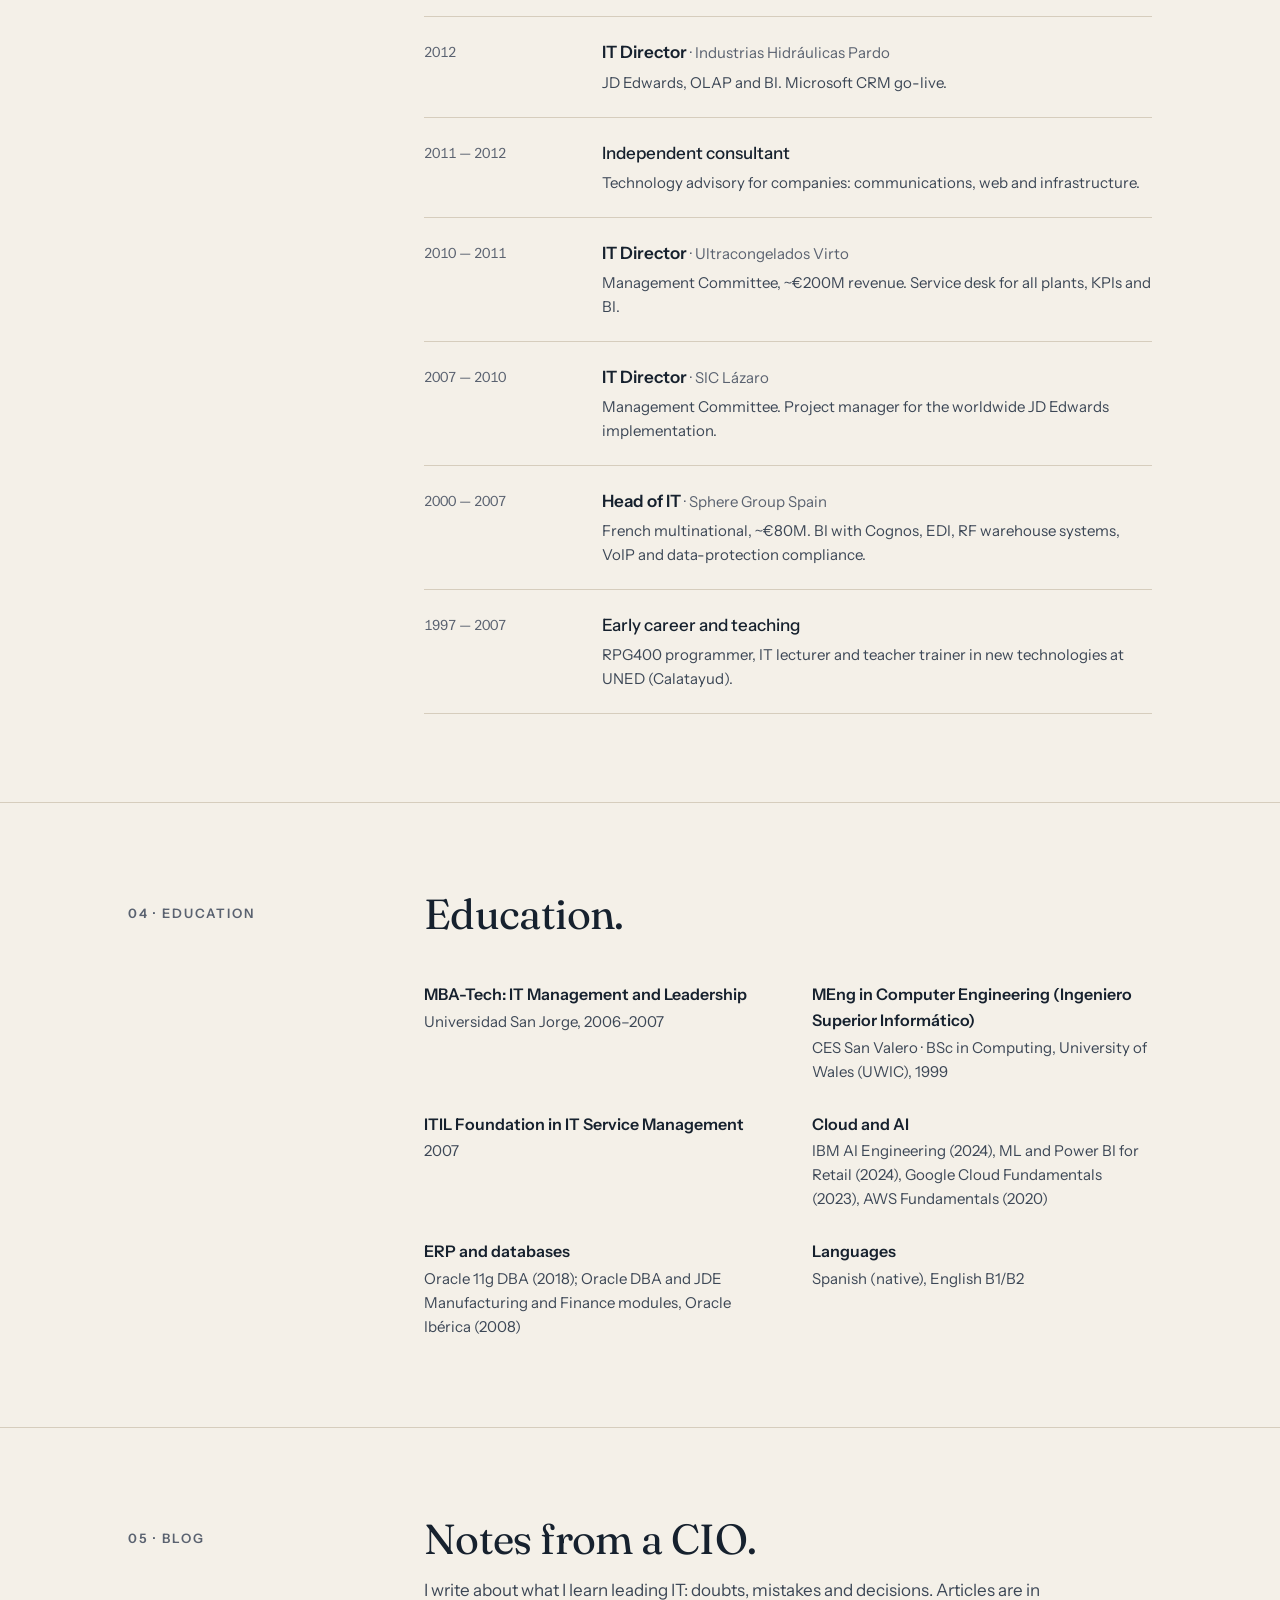
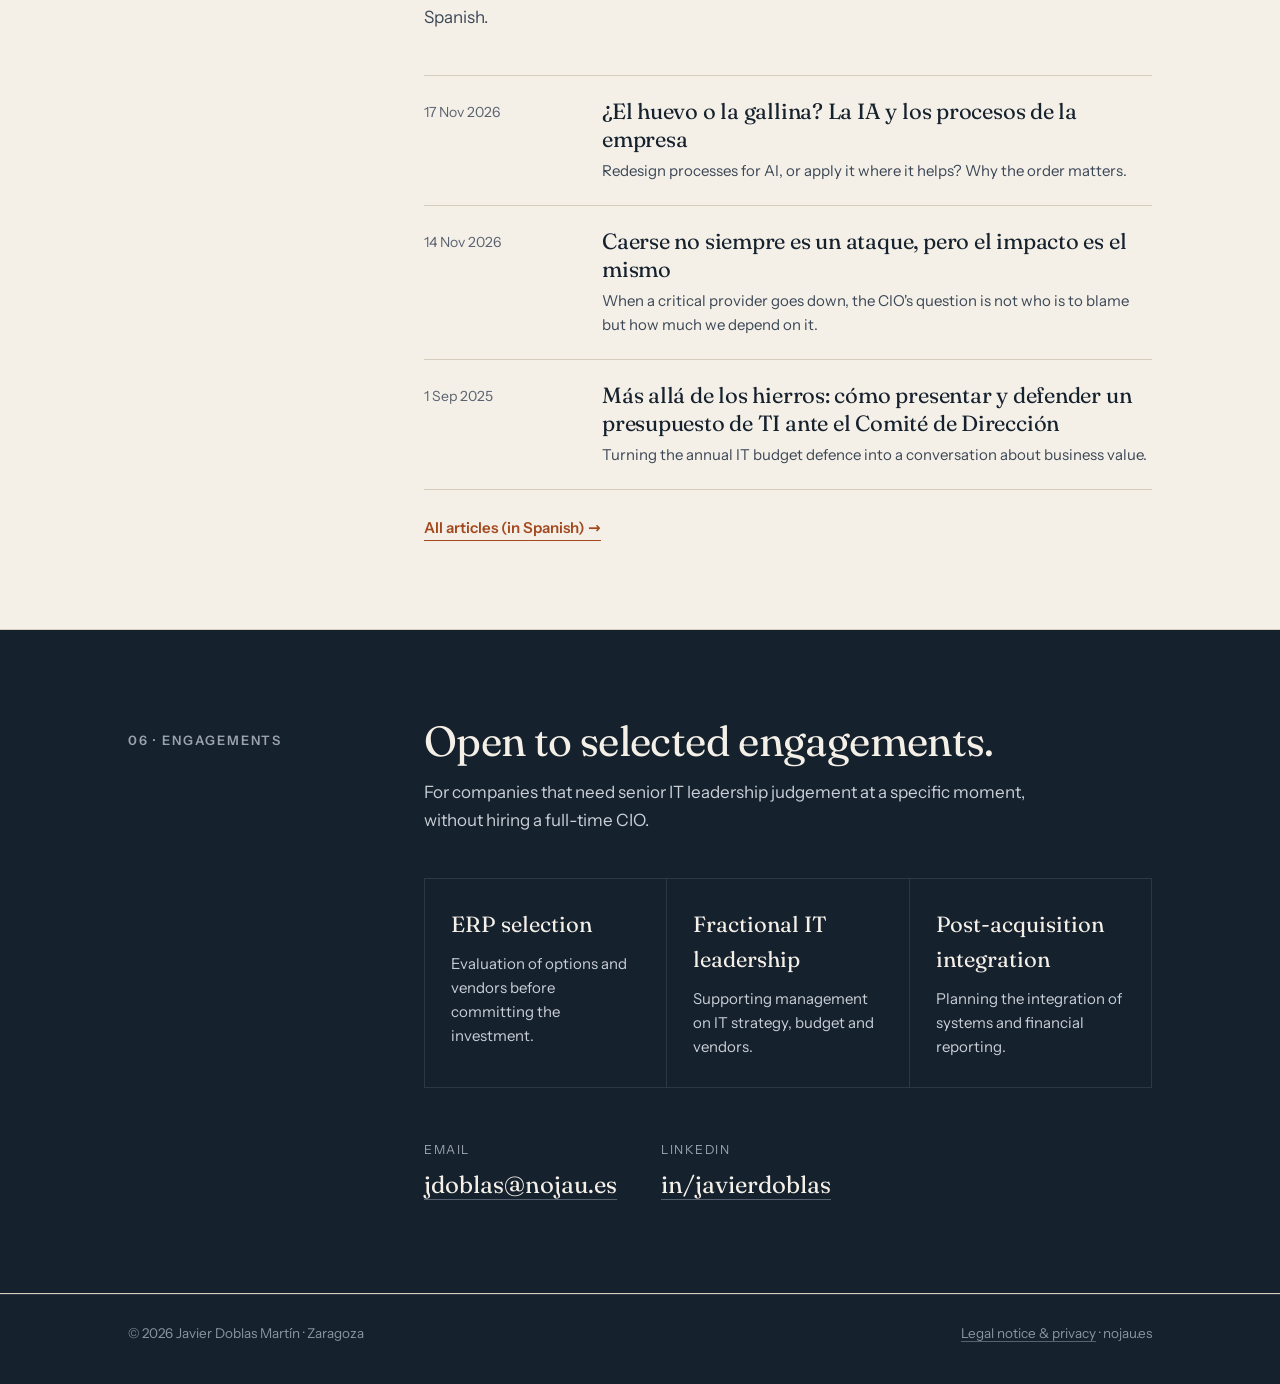
==== commit 33020e52: "Mejoras: imagen social, favicon, 404, aviso legal, accesibilidad, fuentes propias, blog automático y" ====
--- a/en/index.html
+++ b/en/index.html
@@ -14,148 +14,43 @@
 <meta property="og:title" content="Javier Doblas Martín · CIO">
 <meta property="og:description" content="IT leadership, ERP and applied AI for international manufacturing companies.">
 <meta property="og:url" content="https://www.nojau.es/en/">
+<meta property="og:site_name" content="Javier Doblas">
+<meta property="og:image" content="https://www.nojau.es/img/og-en.jpg">
+<meta property="og:image:type" content="image/jpeg">
+<meta property="og:image:width" content="1200">
+<meta property="og:image:height" content="630">
+<meta property="og:image:alt" content="Javier Doblas Martín, CIO. IT leadership, ERP and applied AI.">
+<meta name="twitter:card" content="summary_large_image">
 <meta property="og:locale" content="en_GB">
-<link rel="preconnect" href="https://fonts.googleapis.com">
-<link rel="preconnect" href="https://fonts.gstatic.com" crossorigin>
-<link href="https://fonts.googleapis.com/css2?family=Fraunces:opsz,wght@9..144,400;9..144,600&family=Instrument+Sans:wght@400;500;600&display=swap" rel="stylesheet">
 <script type="application/ld+json">
-{"@context":"https://schema.org","@type":"Person","name":"Javier Doblas Martín","jobTitle":"CIO · Chief Information Officer","url":"https://www.nojau.es/en/","email":"mailto:jdoblas@nojau.es","address":{"@type":"PostalAddress","addressLocality":"Zaragoza","addressCountry":"ES"},"sameAs":["https://www.linkedin.com/in/javierdoblas/","https://jdoblasblog.wordpress.com/"],"knowsAbout":["IT leadership","JD Edwards ERP","Applied Artificial Intelligence","Systems integration","IT governance"]}
+{"@context":"https://schema.org","@type":"Person","name":"Javier Doblas Martín","jobTitle":"CIO · Chief Information Officer","url":"https://www.nojau.es/en/","image":"https://www.nojau.es/img/javier-doblas.jpg","address":{"@type":"PostalAddress","addressLocality":"Zaragoza","addressCountry":"ES"},"sameAs":["https://www.linkedin.com/in/javierdoblas/","https://jdoblasblog.wordpress.com/"],"knowsAbout":["IT leadership","JD Edwards ERP","Applied Artificial Intelligence","Systems integration","IT governance"]}
 </script>
-<style>
-:root{
-  --paper:#f4f0e8; --paper-2:#ebe5d9; --ink:#16212e; --ink-2:#3c4756; --muted:#6b7380;
-  --line:#d6cdbd; --accent:#b4532a; --accent-soft:#f0dccf;
-  --serif:"Fraunces",Georgia,"Times New Roman",serif;
-  --sans:"Instrument Sans",system-ui,-apple-system,"Segoe UI",sans-serif;
-  --w:1080px;
-}
-*{box-sizing:border-box;margin:0;padding:0}
-html{scroll-behavior:smooth}
-body{background:var(--paper);color:var(--ink);font-family:var(--sans);font-size:17px;line-height:1.6;-webkit-font-smoothing:antialiased}
-a{color:inherit}
-.wrap{max-width:var(--w);margin:0 auto;padding:0 28px}
-/* Cabecera */
-header.top{position:sticky;top:0;z-index:10;background:rgba(244,240,232,.92);backdrop-filter:blur(8px);border-bottom:1px solid var(--line)}
-header.top .wrap{display:flex;align-items:center;justify-content:space-between;height:64px}
-.brand{font-family:var(--serif);font-weight:600;font-size:19px;text-decoration:none;letter-spacing:-.01em}
-.brand span{color:var(--accent)}
-nav a{font-size:14.5px;text-decoration:none;color:var(--ink-2);margin-left:26px}
-nav a:hover{color:var(--accent)}
-.lang{margin-left:26px;font-size:13px;letter-spacing:.08em;font-weight:600}
-.lang a{margin-left:0;padding:3px 7px;border:1px solid var(--line);border-radius:2px}
-.lang b{padding:3px 7px;color:var(--accent)}
-/* Hero */
-.hero{padding:92px 0 72px;border-bottom:1px solid var(--line)}
-.hero .wrap{display:grid;grid-template-columns:1fr 240px;gap:56px;align-items:center}
-.eyebrow{font-size:13px;letter-spacing:.14em;text-transform:uppercase;color:var(--accent);font-weight:600;margin-bottom:22px}
-h1{font-family:var(--serif);font-weight:400;font-size:clamp(38px,5.4vw,64px);line-height:1.05;letter-spacing:-.02em}
-h1 em{font-style:italic;color:var(--accent)}
-.lead{font-size:19px;color:var(--ink-2);max-width:620px;margin-top:26px}
-.cta{display:flex;gap:14px;margin-top:34px;flex-wrap:wrap}
-.btn{display:inline-block;padding:13px 22px;border-radius:2px;font-weight:600;font-size:15px;text-decoration:none;border:1px solid var(--ink)}
-.btn.primary{background:var(--ink);color:var(--paper)}
-.btn.primary:hover{background:var(--accent);border-color:var(--accent)}
-.btn.ghost:hover{border-color:var(--accent);color:var(--accent)}
-.portrait{width:240px;height:240px;border-radius:50%;object-fit:cover;filter:grayscale(.15);box-shadow:0 0 0 10px var(--paper-2)}
-/* Cifras */
-.figures{display:grid;grid-template-columns:repeat(4,1fr);border-bottom:1px solid var(--line)}
-.fig{padding:34px 28px;border-right:1px solid var(--line)}
-.fig:last-child{border-right:0}
-.fig b{display:block;font-family:var(--serif);font-weight:400;font-size:46px;line-height:1;letter-spacing:-.02em}
-.fig span{display:block;font-size:14px;color:var(--muted);margin-top:10px;line-height:1.4}
-/* Secciones */
-section.block{padding:88px 0;border-bottom:1px solid var(--line)}
-.sec-head{display:grid;grid-template-columns:240px 1fr;gap:56px;margin-bottom:44px}
-.sec-head .num{font-size:13px;letter-spacing:.14em;text-transform:uppercase;color:var(--muted);font-weight:600;padding-top:12px}
-h2{font-family:var(--serif);font-weight:400;font-size:clamp(30px,3.6vw,42px);line-height:1.12;letter-spacing:-.015em}
-.sec-head p{color:var(--ink-2);margin-top:14px;max-width:640px}
-/* Hitos */
-.cases{display:grid;grid-template-columns:repeat(2,1fr);gap:1px;background:var(--line);border:1px solid var(--line)}
-.case{background:var(--paper);padding:34px 32px}
-.case .tag{font-size:12.5px;letter-spacing:.1em;text-transform:uppercase;color:var(--accent);font-weight:600}
-.case h3{font-family:var(--serif);font-weight:600;font-size:23px;line-height:1.25;margin:12px 0 12px;letter-spacing:-.01em}
-.case p{font-size:15.5px;color:var(--ink-2)}
-.case ul{list-style:none;margin-top:16px;display:flex;flex-wrap:wrap;gap:8px}
-.case li{font-size:13px;background:var(--paper-2);padding:4px 10px;border-radius:2px;color:var(--ink-2)}
-/* Áreas */
-.areas{display:grid;grid-template-columns:repeat(3,1fr);gap:40px 48px;margin-left:296px}
-.area h3{font-size:16px;font-weight:600;margin-bottom:8px;padding-top:14px;border-top:2px solid var(--ink)}
-.area p{font-size:15px;color:var(--ink-2)}
-/* Trayectoria */
-.timeline{margin-left:296px;border-top:1px solid var(--line)}
-.row{display:grid;grid-template-columns:150px 1fr;gap:28px;padding:22px 0;border-bottom:1px solid var(--line)}
-.row .when{font-size:14px;color:var(--muted);font-variant-numeric:tabular-nums;padding-top:2px}
-.row h3{font-size:17px;font-weight:600}
-.row h3 small{font-weight:400;color:var(--muted);font-size:15px}
-.row p{font-size:15px;color:var(--ink-2);margin-top:4px}
-.row.minor h3{font-weight:500}
-/* Formación */
-.edu{margin-left:296px;display:grid;grid-template-columns:repeat(2,1fr);gap:28px 48px}
-.edu div{font-size:15px;color:var(--ink-2)}
-.edu b{display:block;color:var(--ink);font-size:16px;margin-bottom:2px}
-/* Colaboraciones */
-.posts{margin-left:296px;border-top:1px solid var(--line)}
-.post{display:grid;grid-template-columns:150px 1fr;gap:28px;padding:22px 0;border-bottom:1px solid var(--line);text-decoration:none}
-.post time{font-size:14px;color:var(--muted);padding-top:3px}
-.post h3{font-family:var(--serif);font-weight:400;font-size:22px;line-height:1.25;letter-spacing:-.01em}
-.post p{font-size:15px;color:var(--ink-2);margin-top:6px}
-.post:hover h3{color:var(--accent)}
-.more{margin-left:296px;margin-top:26px;display:inline-block;font-weight:600;font-size:15px;color:var(--accent);text-decoration:none;border-bottom:1px solid var(--accent)}
-.collab{background:var(--ink);color:var(--paper);border-bottom:0}
-.collab .num{color:#9aa3ae}
-.collab .sec-head p{color:#c9cfd6}
-.collab-list{margin-left:296px;display:grid;grid-template-columns:repeat(3,1fr);gap:1px;background:#2c3846;border:1px solid #2c3846}
-.collab-list div{background:var(--ink);padding:28px 26px}
-.collab-list h3{font-family:var(--serif);font-weight:400;font-size:22px;margin-bottom:10px}
-.collab-list p{font-size:15px;color:#c9cfd6}
-.contact{margin-left:296px;margin-top:52px;display:flex;gap:44px;flex-wrap:wrap;align-items:baseline}
-.contact .label{display:block;font-size:12.5px;letter-spacing:.12em;text-transform:uppercase;color:#9aa3ae;margin-bottom:6px}
-.contact a{font-family:var(--serif);font-size:24px;text-decoration:none;border-bottom:1px solid #56626f}
-.contact a:hover{color:#e9a27f;border-color:#e9a27f}
-footer{background:var(--ink);color:#8b95a1;font-size:13.5px;padding:28px 0 40px;border-top:1px solid #2c3846}
-footer .wrap{display:flex;justify-content:space-between;flex-wrap:wrap;gap:10px}
-/* Responsive */
-@media (max-width:900px){
-  .hero .wrap{grid-template-columns:1fr}
-  .portrait{width:150px;height:150px;order:-1}
-  .figures{grid-template-columns:repeat(2,1fr)}
-  .fig:nth-child(2){border-right:0}
-  .fig:nth-child(-n+2){border-bottom:1px solid var(--line)}
-  .sec-head{grid-template-columns:1fr;gap:10px}
-  .areas,.timeline,.edu,.collab-list,.contact,.posts,.more{margin-left:0}
-  .post{grid-template-columns:1fr;gap:4px}
-  .areas,.collab-list{grid-template-columns:1fr 1fr}
-  .cases{grid-template-columns:1fr}
-  nav > a{display:none}
-}
-@media (max-width:560px){
-  body{font-size:16px}
-  .wrap{padding:0 20px}
-  .hero{padding:56px 0 48px}
-  section.block{padding:60px 0}
-  .areas,.collab-list,.edu{grid-template-columns:1fr}
-  .row{grid-template-columns:1fr;gap:4px}
-  .fig{padding:24px 18px}.fig b{font-size:36px}
-}
-</style>
+<link rel="preload" href="/fonts/fraunces-opsz-normal.woff2" as="font" type="font/woff2" crossorigin>
+<link rel="preload" href="/fonts/instrument-sans-400.woff2" as="font" type="font/woff2" crossorigin>
+<link rel="stylesheet" href="/assets/site.css">
+<link rel="icon" href="/favicon.ico" sizes="32x32">
+<link rel="icon" href="/img/icon-512.png" type="image/png" sizes="512x512">
+<link rel="apple-touch-icon" href="/img/apple-touch-icon.png">
+<meta name="theme-color" content="#16212e">
 </head>
 <body>
+<a class="skip" href="#contenido">Skip to content</a>
 
 <header class="top">
   <div class="wrap">
-    <a class="brand" href="#inicio">Javier Doblas<span>.</span></a>
-    <nav>
+    <a class="brand" href="#contenido">Javier Doblas<span>.</span></a>
+    <nav aria-label="Main">
       <a href="#hitos">Milestones</a>
       <a href="#experiencia">Expertise</a>
       <a href="#trayectoria">Career</a>
       <a href="#blog">Blog</a>
       <a href="#colaboraciones">Contact</a>
-      <span class="lang"><a href="/" hreflang="es" lang="es">ES</a> <b>EN</b></span>
+      <span class="lang" role="group" aria-label="Language"><a href="/" hreflang="es" lang="es">ES</a> <b aria-current="page">EN</b></span>
     </nav>
   </div>
 </header>
 
-<main id="inicio">
+<main id="contenido" tabindex="-1">
   <section class="hero">
     <div class="wrap">
       <div>
@@ -167,7 +62,7 @@
           <a class="btn ghost" href="https://www.linkedin.com/in/javierdoblas/" rel="noopener">LinkedIn profile</a>
         </div>
       </div>
-      <img class="portrait" src="[data-uri]" alt="Javier Doblas Martín" width="240" height="240">
+      <img class="portrait" src="/img/javier-doblas.jpg" fetchpriority="high" decoding="async" alt="Javier Doblas Martín" width="240" height="240">
     </div>
   </section>
 
@@ -282,9 +177,11 @@
         </div>
       </div>
       <div class="posts">
+<!-- BLOG:START -->
         <a class="post" href="https://jdoblasblog.wordpress.com/2026/11/17/el-huevo-o-la-gallina-la-ia-y-los-procesos-de-la-empresa/" rel="noopener"><time datetime="2026-11-17">17 Nov 2026</time><div><h3>¿El huevo o la gallina? La IA y los procesos de la empresa</h3><p>Redesign processes for AI, or apply it where it helps? Why the order matters.</p></div></a>
         <a class="post" href="https://jdoblasblog.wordpress.com/2026/11/14/caerse-no-siempre-es-un-ataque-pero-el-impacto-es-el-mismo/" rel="noopener"><time datetime="2026-11-14">14 Nov 2026</time><div><h3>Caerse no siempre es un ataque, pero el impacto es el mismo</h3><p>When a critical provider goes down, the CIO's question is not who is to blame but how much we depend on it.</p></div></a>
         <a class="post" href="https://jdoblasblog.wordpress.com/2025/09/01/mas-alla-de-los-hierros-como-presentar-y-defender-un-presupuesto-de-ti-ante-el-comite-de-direccion/" rel="noopener"><time datetime="2025-09-01">1 Sep 2025</time><div><h3>Más allá de los hierros: cómo presentar y defender un presupuesto de TI ante el Comité de Dirección</h3><p>Turning the annual IT budget defence into a conversation about business value.</p></div></a>
+<!-- BLOG:END -->
       </div>
       <a class="more" href="https://jdoblasblog.wordpress.com/" rel="noopener">All articles (in Spanish) →</a>
     </div>
@@ -305,7 +202,7 @@
         <div><h3>Post-acquisition integration</h3><p>Planning the integration of systems and financial reporting.</p></div>
       </div>
       <div class="contact">
-        <div><span class="label">Email</span><a href="mailto:jdoblas@nojau.es">jdoblas@nojau.es</a></div>
+        <div><span class="label">Email</span><a class="js-mail" data-u="jdoblas" data-d="nojau.es" href="#colaboraciones">jdoblas [at] nojau.es</a></div>
         <div><span class="label">LinkedIn</span><a href="https://www.linkedin.com/in/javierdoblas/" rel="noopener">in/javierdoblas</a></div>
       </div>
     </div>
@@ -315,8 +212,12 @@
 <footer>
   <div class="wrap">
     <span>© 2026 Javier Doblas Martín · Zaragoza</span>
-    <span>nojau.es</span>
+    <span><a href="/en/legal/">Legal notice &amp; privacy</a> · nojau.es</span>
   </div>
 </footer>
+<script>
+document.querySelectorAll('.js-mail').forEach(function(a){var e=a.dataset.u+'@'+a.dataset.d;a.href='mailto:'+e;a.textContent=e;});
+</script>
+<script data-goatcounter="https://nojau.goatcounter.com/count" async src="https://gc.zgo.at/count.js"></script>
 </body>
 </html>
--- a/assets/site.css
+++ b/assets/site.css
@@ -0,0 +1,128 @@
+@font-face{font-family:"Fraunces";font-style:normal;font-weight:100 900;font-display:swap;src:url(/fonts/fraunces-opsz-normal.woff2) format("woff2")}
+@font-face{font-family:"Fraunces";font-style:italic;font-weight:100 900;font-display:swap;src:url(/fonts/fraunces-opsz-italic.woff2) format("woff2")}
+@font-face{font-family:"Instrument Sans";font-style:normal;font-weight:400;font-display:swap;src:url(/fonts/instrument-sans-400.woff2) format("woff2")}
+@font-face{font-family:"Instrument Sans";font-style:normal;font-weight:500;font-display:swap;src:url(/fonts/instrument-sans-500.woff2) format("woff2")}
+@font-face{font-family:"Instrument Sans";font-style:normal;font-weight:600;font-display:swap;src:url(/fonts/instrument-sans-600.woff2) format("woff2")}
+:root{
+  --paper:#f4f0e8; --paper-2:#ebe5d9; --ink:#16212e; --ink-2:#3c4756; --muted:#5a6270;
+  --line:#d6cdbd; --accent:#a3491f; --accent-soft:#f0dccf;
+  --serif:"Fraunces",Georgia,"Times New Roman",serif;
+  --sans:"Instrument Sans",system-ui,-apple-system,"Segoe UI",sans-serif;
+  --w:1080px;
+}
+*{box-sizing:border-box;margin:0;padding:0}
+html{scroll-behavior:smooth}
+body{background:var(--paper);color:var(--ink);font-family:var(--sans);font-size:17px;line-height:1.6;-webkit-font-smoothing:antialiased}
+a{color:inherit}
+.wrap{max-width:var(--w);margin:0 auto;padding:0 28px}
+/* Cabecera */
+header.top{position:sticky;top:0;z-index:10;background:rgba(244,240,232,.92);backdrop-filter:blur(8px);border-bottom:1px solid var(--line)}
+header.top .wrap{display:flex;align-items:center;justify-content:space-between;height:64px}
+.brand{font-family:var(--serif);font-weight:600;font-size:19px;text-decoration:none;letter-spacing:-.01em}
+.brand span{color:var(--accent)}
+nav a{font-size:14.5px;text-decoration:none;color:var(--ink-2);margin-left:26px}
+nav a:hover{color:var(--accent)}
+.lang{margin-left:26px;font-size:13px;letter-spacing:.08em;font-weight:600}
+.lang a{margin-left:0;padding:3px 7px;border:1px solid var(--line);border-radius:2px}
+.lang b{padding:3px 7px;color:var(--accent)}
+/* Hero */
+.hero{padding:92px 0 72px;border-bottom:1px solid var(--line)}
+.hero .wrap{display:grid;grid-template-columns:1fr 240px;gap:56px;align-items:center}
+.eyebrow{font-size:13px;letter-spacing:.14em;text-transform:uppercase;color:var(--accent);font-weight:600;margin-bottom:22px}
+h1{font-family:var(--serif);font-weight:400;font-size:clamp(38px,5.4vw,64px);line-height:1.05;letter-spacing:-.02em}
+h1 em{font-style:italic;color:var(--accent)}
+.lead{font-size:19px;color:var(--ink-2);max-width:620px;margin-top:26px}
+.cta{display:flex;gap:14px;margin-top:34px;flex-wrap:wrap}
+.btn{display:inline-block;padding:13px 22px;border-radius:2px;font-weight:600;font-size:15px;text-decoration:none;border:1px solid var(--ink)}
+.btn.primary{background:var(--ink);color:var(--paper)}
+.btn.primary:hover{background:var(--accent);border-color:var(--accent)}
+.btn.ghost:hover{border-color:var(--accent);color:var(--accent)}
+.portrait{width:240px;height:240px;border-radius:50%;object-fit:cover;filter:grayscale(.15);box-shadow:0 0 0 10px var(--paper-2)}
+/* Cifras */
+.figures{display:grid;grid-template-columns:repeat(4,1fr);border-bottom:1px solid var(--line)}
+.fig{padding:34px 28px;border-right:1px solid var(--line)}
+.fig:last-child{border-right:0}
+.fig b{display:block;font-family:var(--serif);font-weight:400;font-size:46px;line-height:1;letter-spacing:-.02em}
+.fig span{display:block;font-size:14px;color:var(--muted);margin-top:10px;line-height:1.4}
+/* Secciones */
+section.block{padding:88px 0;border-bottom:1px solid var(--line)}
+.sec-head{display:grid;grid-template-columns:240px 1fr;gap:56px;margin-bottom:44px}
+.sec-head .num{font-size:13px;letter-spacing:.14em;text-transform:uppercase;color:var(--muted);font-weight:600;padding-top:12px}
+h2{font-family:var(--serif);font-weight:400;font-size:clamp(30px,3.6vw,42px);line-height:1.12;letter-spacing:-.015em}
+.sec-head p{color:var(--ink-2);margin-top:14px;max-width:640px}
+/* Hitos */
+.cases{display:grid;grid-template-columns:repeat(2,1fr);gap:1px;background:var(--line);border:1px solid var(--line)}
+.case{background:var(--paper);padding:34px 32px}
+.case .tag{font-size:12.5px;letter-spacing:.1em;text-transform:uppercase;color:var(--accent);font-weight:600}
+.case h3{font-family:var(--serif);font-weight:600;font-size:23px;line-height:1.25;margin:12px 0 12px;letter-spacing:-.01em}
+.case p{font-size:15.5px;color:var(--ink-2)}
+.case ul{list-style:none;margin-top:16px;display:flex;flex-wrap:wrap;gap:8px}
+.case li{font-size:13px;background:var(--paper-2);padding:4px 10px;border-radius:2px;color:var(--ink-2)}
+/* Áreas */
+.areas{display:grid;grid-template-columns:repeat(3,1fr);gap:40px 48px;margin-left:296px}
+.area h3{font-size:16px;font-weight:600;margin-bottom:8px;padding-top:14px;border-top:2px solid var(--ink)}
+.area p{font-size:15px;color:var(--ink-2)}
+/* Trayectoria */
+.timeline{margin-left:296px;border-top:1px solid var(--line)}
+.row{display:grid;grid-template-columns:150px 1fr;gap:28px;padding:22px 0;border-bottom:1px solid var(--line)}
+.row .when{font-size:14px;color:var(--muted);font-variant-numeric:tabular-nums;padding-top:2px}
+.row h3{font-size:17px;font-weight:600}
+.row h3 small{font-weight:400;color:var(--muted);font-size:15px}
+.row p{font-size:15px;color:var(--ink-2);margin-top:4px}
+.row.minor h3{font-weight:500}
+/* Formación */
+.edu{margin-left:296px;display:grid;grid-template-columns:repeat(2,1fr);gap:28px 48px}
+.edu div{font-size:15px;color:var(--ink-2)}
+.edu b{display:block;color:var(--ink);font-size:16px;margin-bottom:2px}
+/* Colaboraciones */
+.posts{margin-left:296px;border-top:1px solid var(--line)}
+.post{display:grid;grid-template-columns:150px 1fr;gap:28px;padding:22px 0;border-bottom:1px solid var(--line);text-decoration:none}
+.post time{font-size:14px;color:var(--muted);padding-top:3px}
+.post h3{font-family:var(--serif);font-weight:400;font-size:22px;line-height:1.25;letter-spacing:-.01em}
+.post p{font-size:15px;color:var(--ink-2);margin-top:6px}
+.post:hover h3{color:var(--accent)}
+.more{margin-left:296px;margin-top:26px;display:inline-block;font-weight:600;font-size:15px;color:var(--accent);text-decoration:none;border-bottom:1px solid var(--accent)}
+.collab{background:var(--ink);color:var(--paper);border-bottom:0}
+.collab .num{color:#9aa3ae}
+.collab .sec-head p{color:#c9cfd6}
+.collab-list{margin-left:296px;display:grid;grid-template-columns:repeat(3,1fr);gap:1px;background:#2c3846;border:1px solid #2c3846}
+.collab-list div{background:var(--ink);padding:28px 26px}
+.collab-list h3{font-family:var(--serif);font-weight:400;font-size:22px;margin-bottom:10px}
+.collab-list p{font-size:15px;color:#c9cfd6}
+.contact{margin-left:296px;margin-top:52px;display:flex;gap:44px;flex-wrap:wrap;align-items:baseline}
+.contact .label{display:block;font-size:12.5px;letter-spacing:.12em;text-transform:uppercase;color:#9aa3ae;margin-bottom:6px}
+.contact a{font-family:var(--serif);font-size:24px;text-decoration:none;border-bottom:1px solid #56626f}
+.contact a:hover{color:#e9a27f;border-color:#e9a27f}
+footer{background:var(--ink);color:#8b95a1;font-size:13.5px;padding:28px 0 40px;border-top:1px solid #2c3846}
+footer .wrap{display:flex;justify-content:space-between;flex-wrap:wrap;gap:10px}
+/* Responsive */
+@media (max-width:900px){
+  .hero .wrap{grid-template-columns:1fr}
+  .portrait{width:150px;height:150px;order:-1}
+  .figures{grid-template-columns:repeat(2,1fr)}
+  .fig:nth-child(2){border-right:0}
+  .fig:nth-child(-n+2){border-bottom:1px solid var(--line)}
+  .sec-head{grid-template-columns:1fr;gap:10px}
+  .areas,.timeline,.edu,.collab-list,.contact,.posts,.more{margin-left:0}
+  .post{grid-template-columns:1fr;gap:4px}
+  .areas,.collab-list{grid-template-columns:1fr 1fr}
+  .cases{grid-template-columns:1fr}
+  nav > a{display:none}
+}
+@media (max-width:560px){
+  body{font-size:16px}
+  .wrap{padding:0 20px}
+  .hero{padding:56px 0 48px}
+  section.block{padding:60px 0}
+  .areas,.collab-list,.edu{grid-template-columns:1fr}
+  .row{grid-template-columns:1fr;gap:4px}
+  .fig{padding:24px 18px}.fig b{font-size:36px}
+}
+/* Accesibilidad */
+.skip{position:absolute;left:-9999px;top:8px;z-index:20;background:var(--ink);color:var(--paper);padding:10px 16px;font-weight:600;text-decoration:none;border-radius:2px}
+.skip:focus{left:16px}
+:focus-visible{outline:2px solid var(--accent);outline-offset:3px}
+.collab :focus-visible,footer :focus-visible{outline-color:#e9a27f}
+@media (prefers-reduced-motion:reduce){html{scroll-behavior:auto}*,*::before,*::after{transition:none!important;animation:none!important}}
+footer a{color:inherit;text-decoration:none;border-bottom:1px solid #56626f}
+footer a:hover{color:#e9a27f;border-color:#e9a27f}
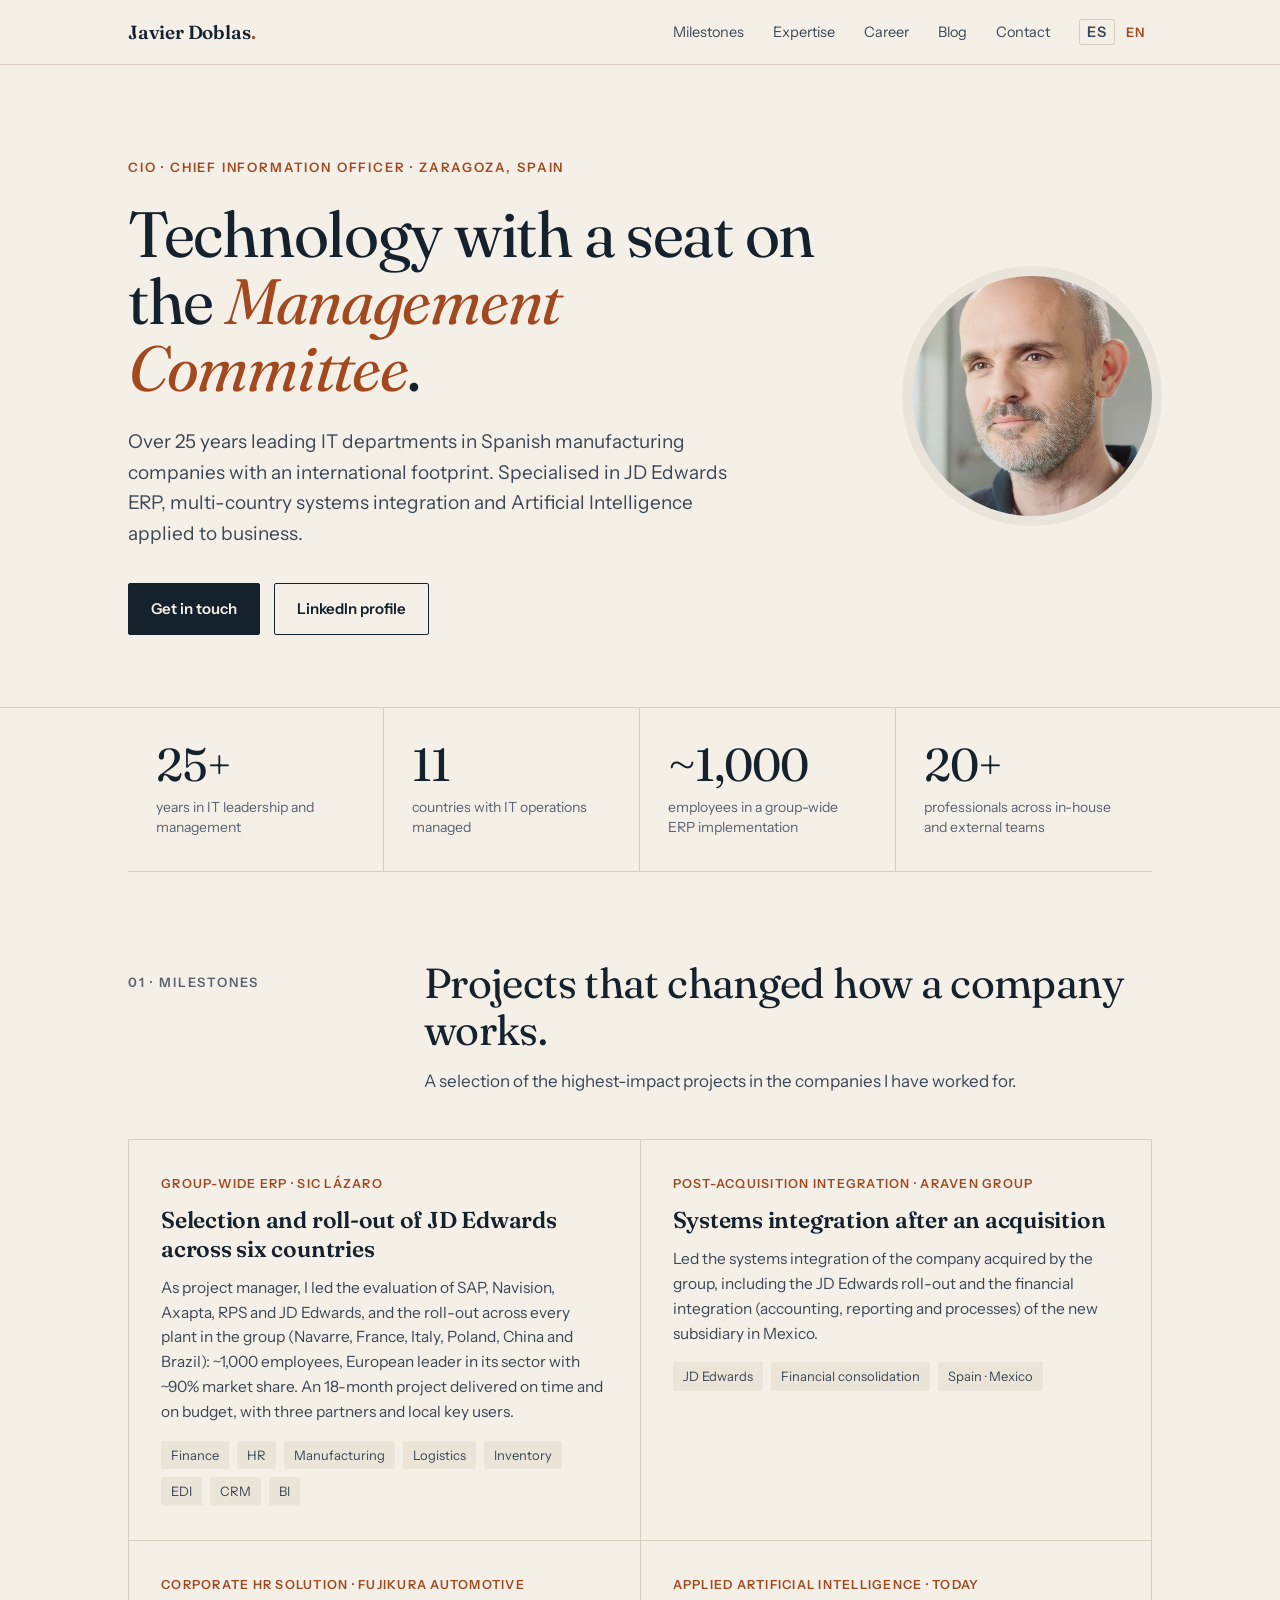
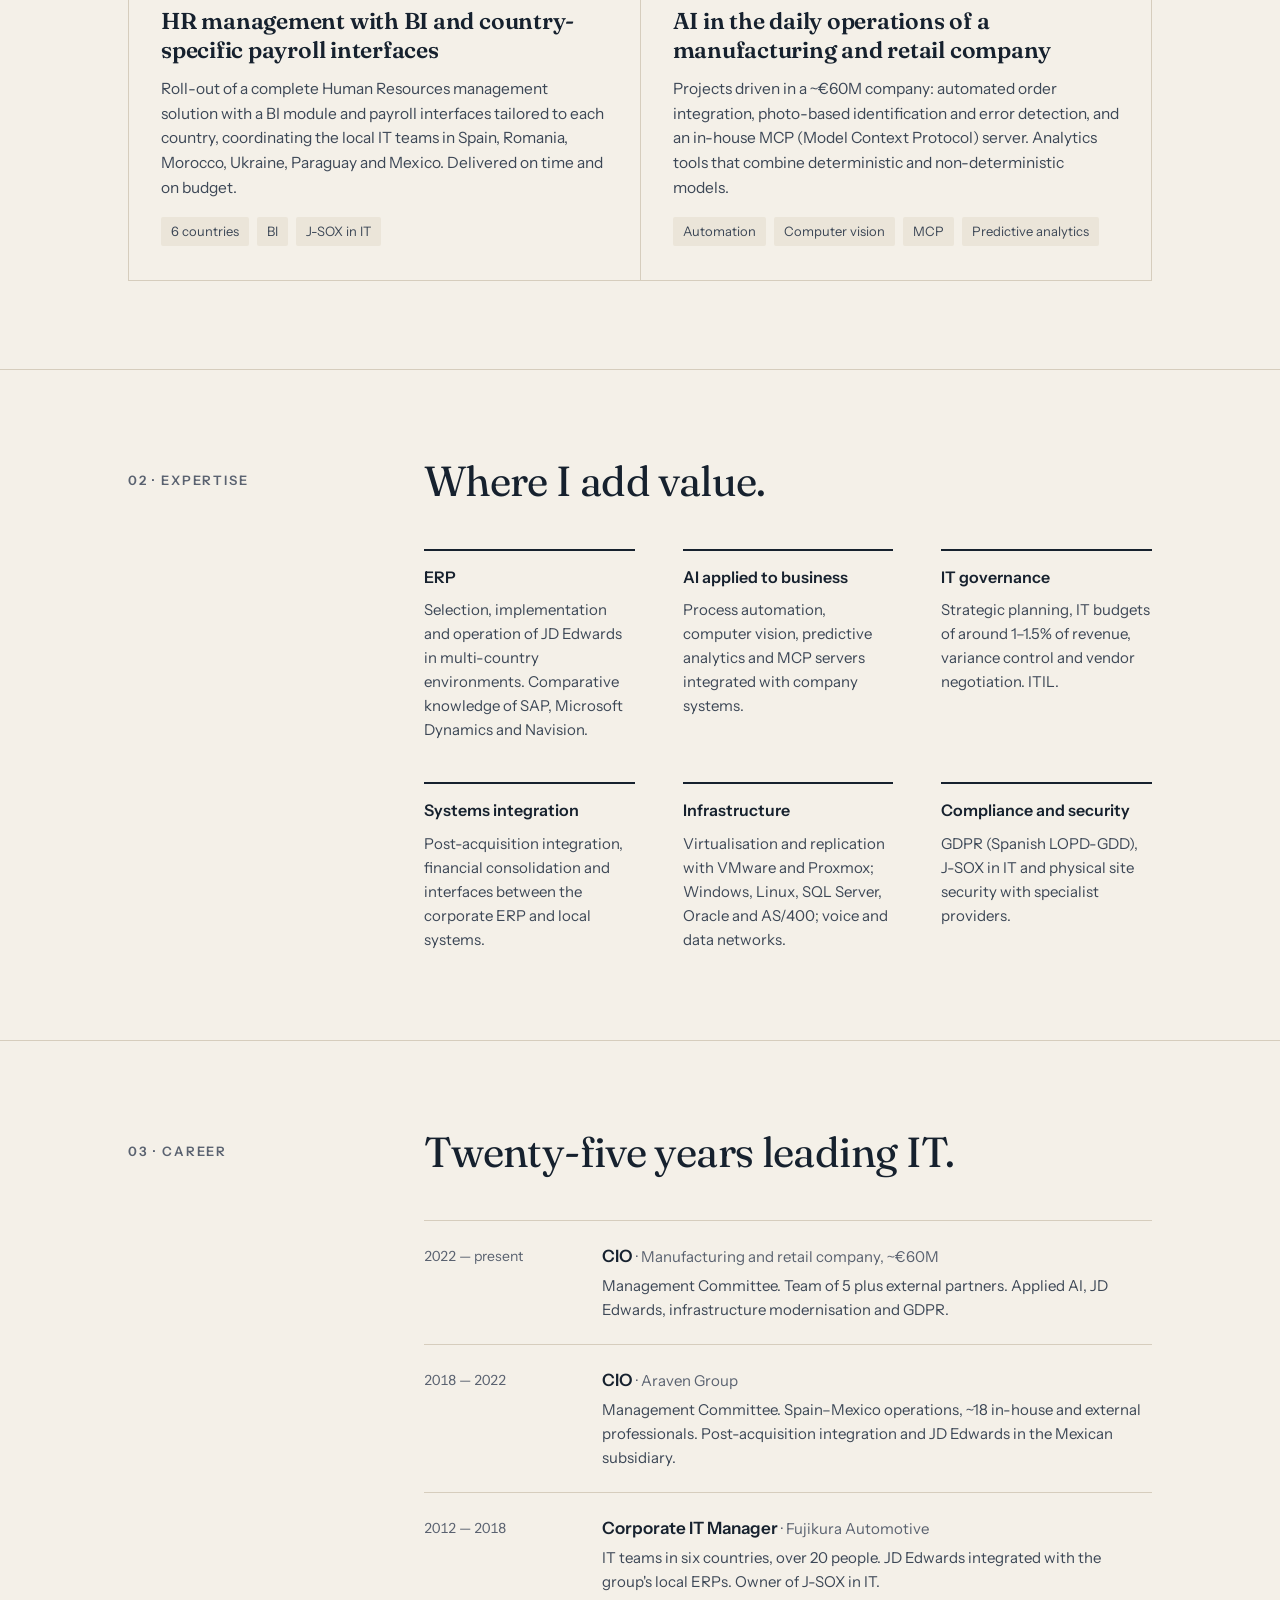
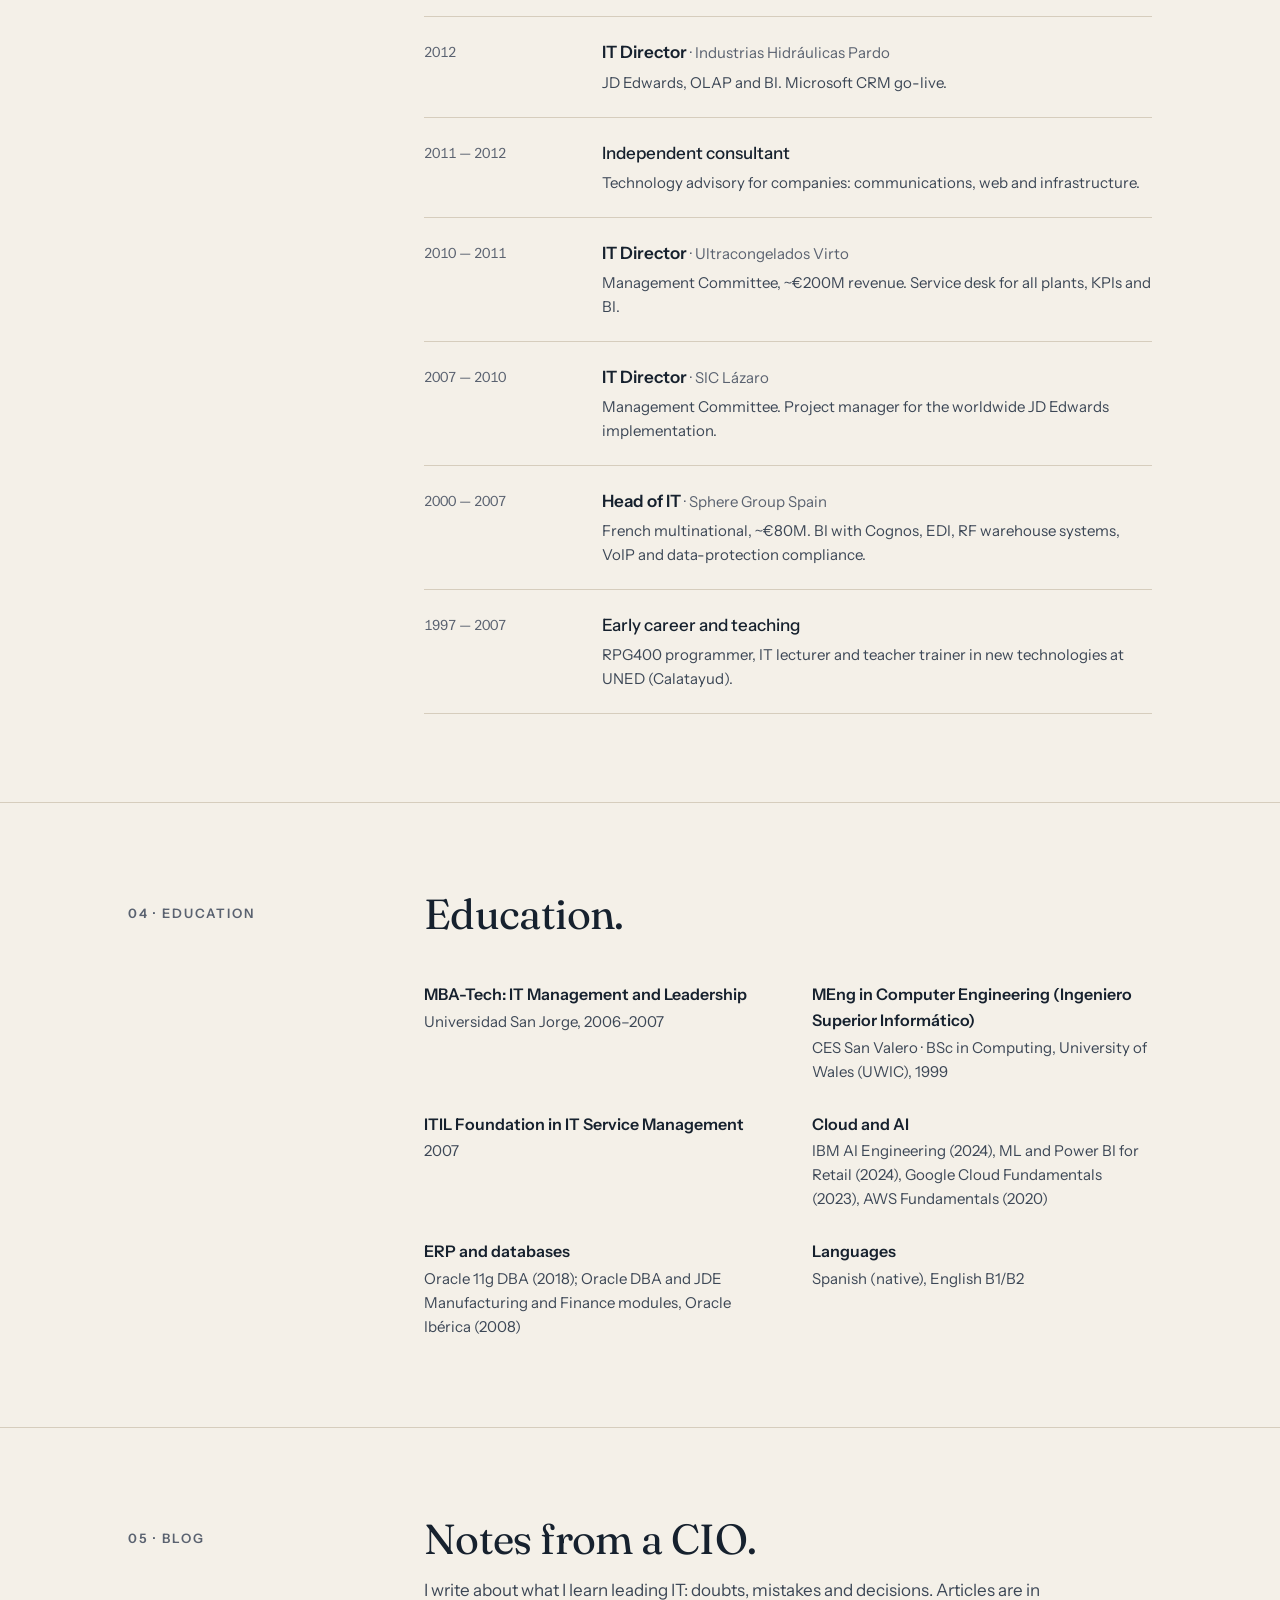
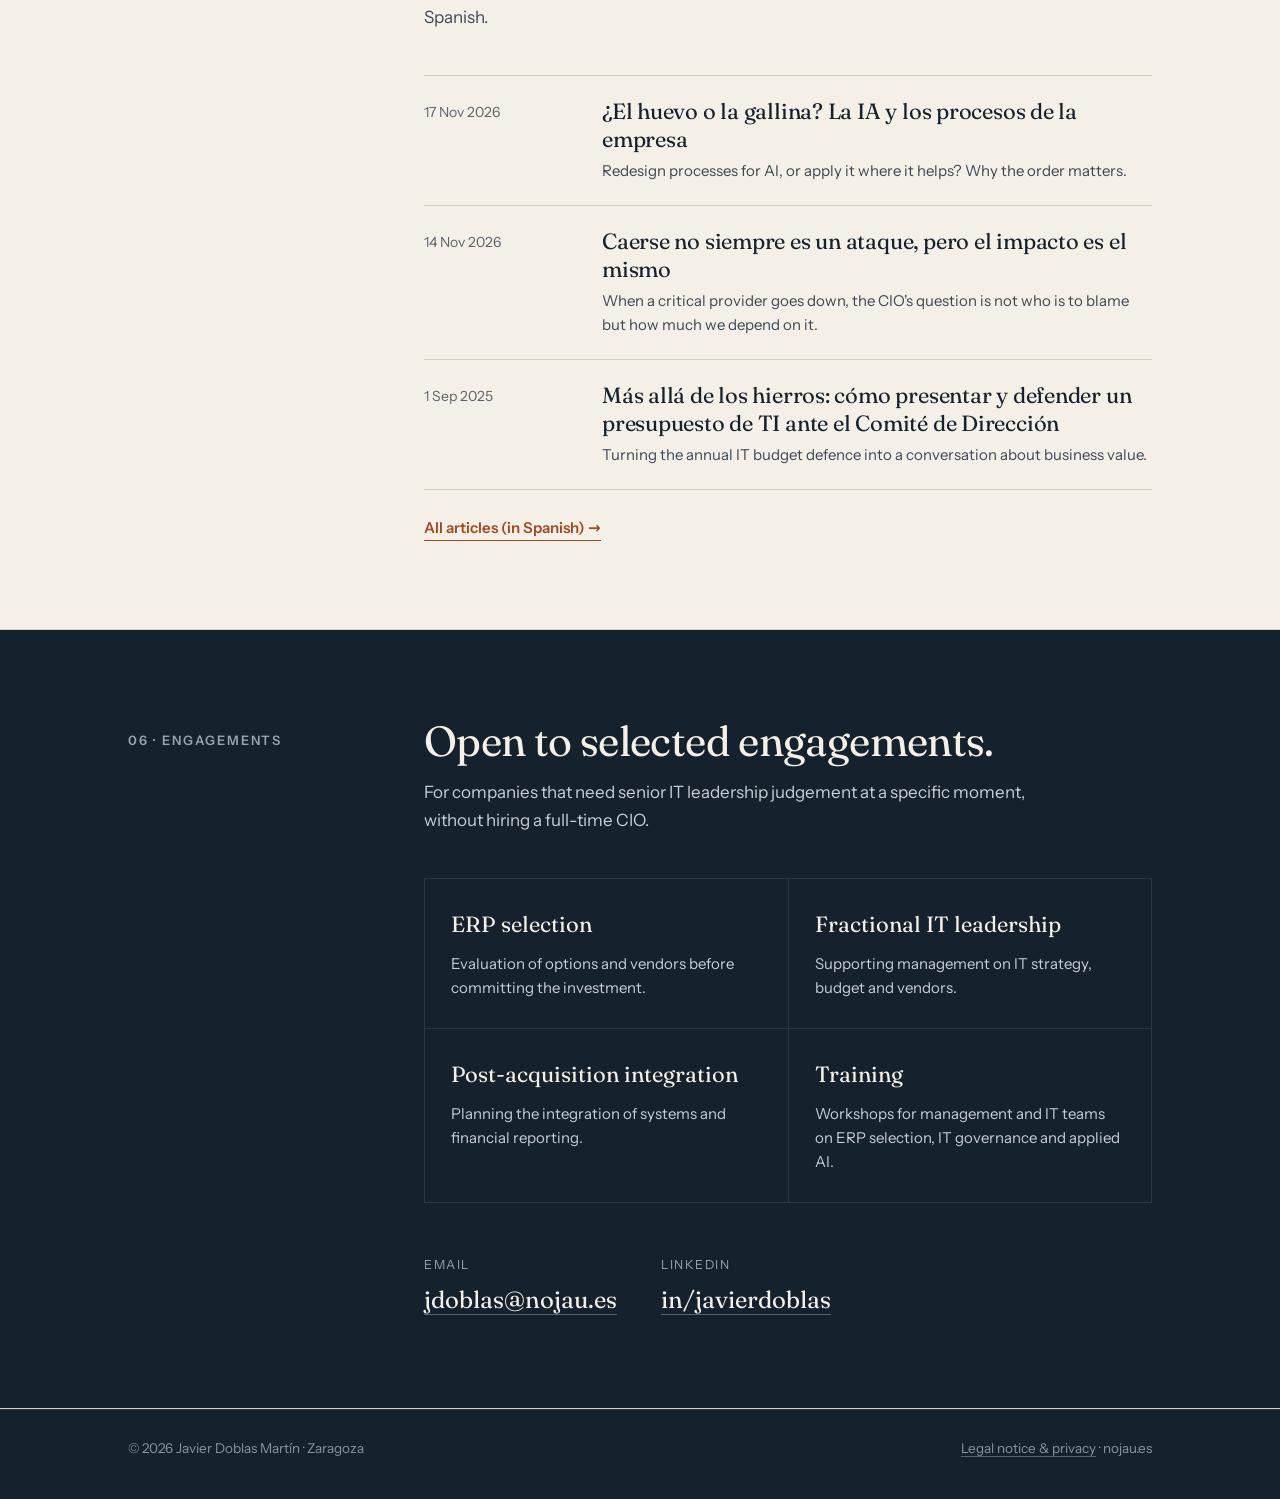
==== commit 790f0caa: "Añade Formación a colaboraciones (ES y EN) Co-Authored-By: Claude Opus 5.5 <noreply@anthropic.com> C" ====
--- a/en/index.html
+++ b/en/index.html
@@ -200,6 +200,7 @@
         <div><h3>ERP selection</h3><p>Evaluation of options and vendors before committing the investment.</p></div>
         <div><h3>Fractional IT leadership</h3><p>Supporting management on IT strategy, budget and vendors.</p></div>
         <div><h3>Post-acquisition integration</h3><p>Planning the integration of systems and financial reporting.</p></div>
+        <div><h3>Training</h3><p>Workshops for management and IT teams on ERP selection, IT governance and applied AI.</p></div>
       </div>
       <div class="contact">
         <div><span class="label">Email</span><a class="js-mail" data-u="jdoblas" data-d="nojau.es" href="#colaboraciones">jdoblas [at] nojau.es</a></div>
--- a/assets/site.css
+++ b/assets/site.css
@@ -85,7 +85,7 @@
 .collab{background:var(--ink);color:var(--paper);border-bottom:0}
 .collab .num{color:#9aa3ae}
 .collab .sec-head p{color:#c9cfd6}
-.collab-list{margin-left:296px;display:grid;grid-template-columns:repeat(3,1fr);gap:1px;background:#2c3846;border:1px solid #2c3846}
+.collab-list{margin-left:296px;display:grid;grid-template-columns:repeat(2,1fr);gap:1px;background:#2c3846;border:1px solid #2c3846}
 .collab-list div{background:var(--ink);padding:28px 26px}
 .collab-list h3{font-family:var(--serif);font-weight:400;font-size:22px;margin-bottom:10px}
 .collab-list p{font-size:15px;color:#c9cfd6}
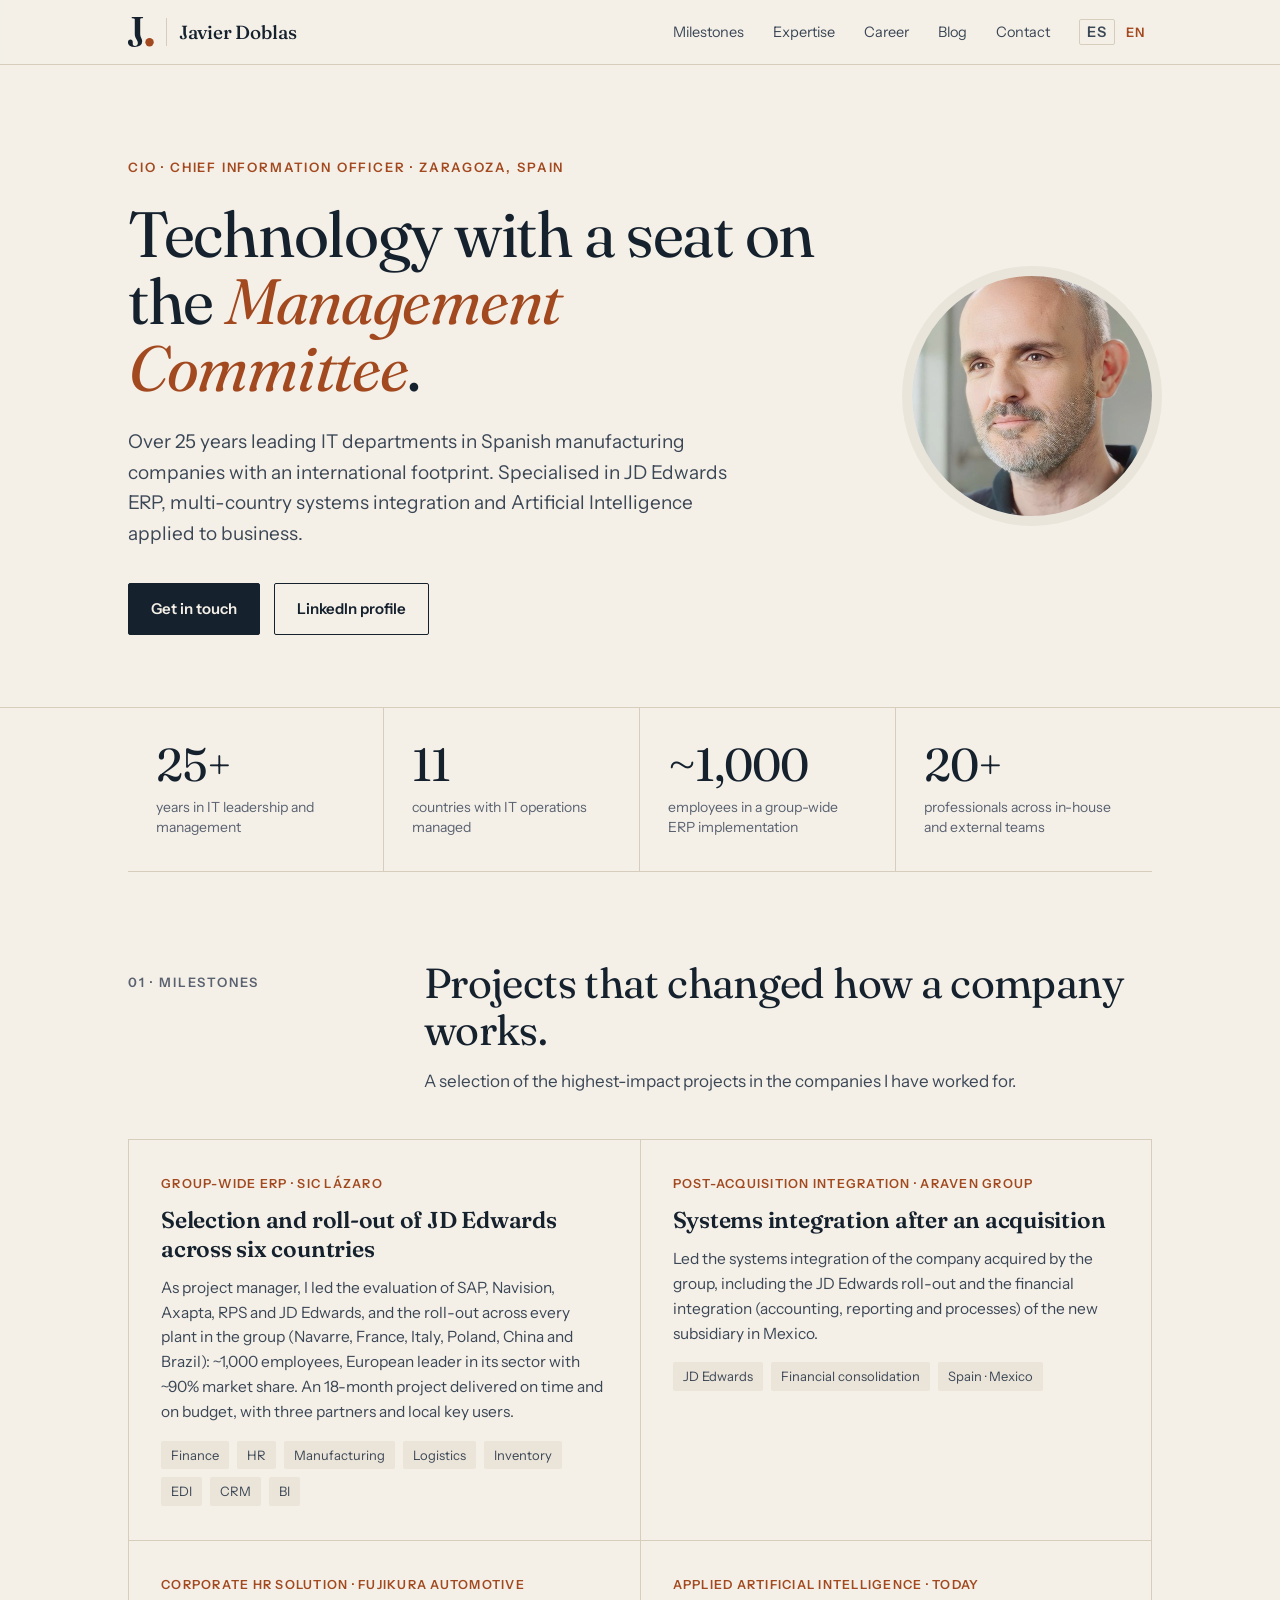
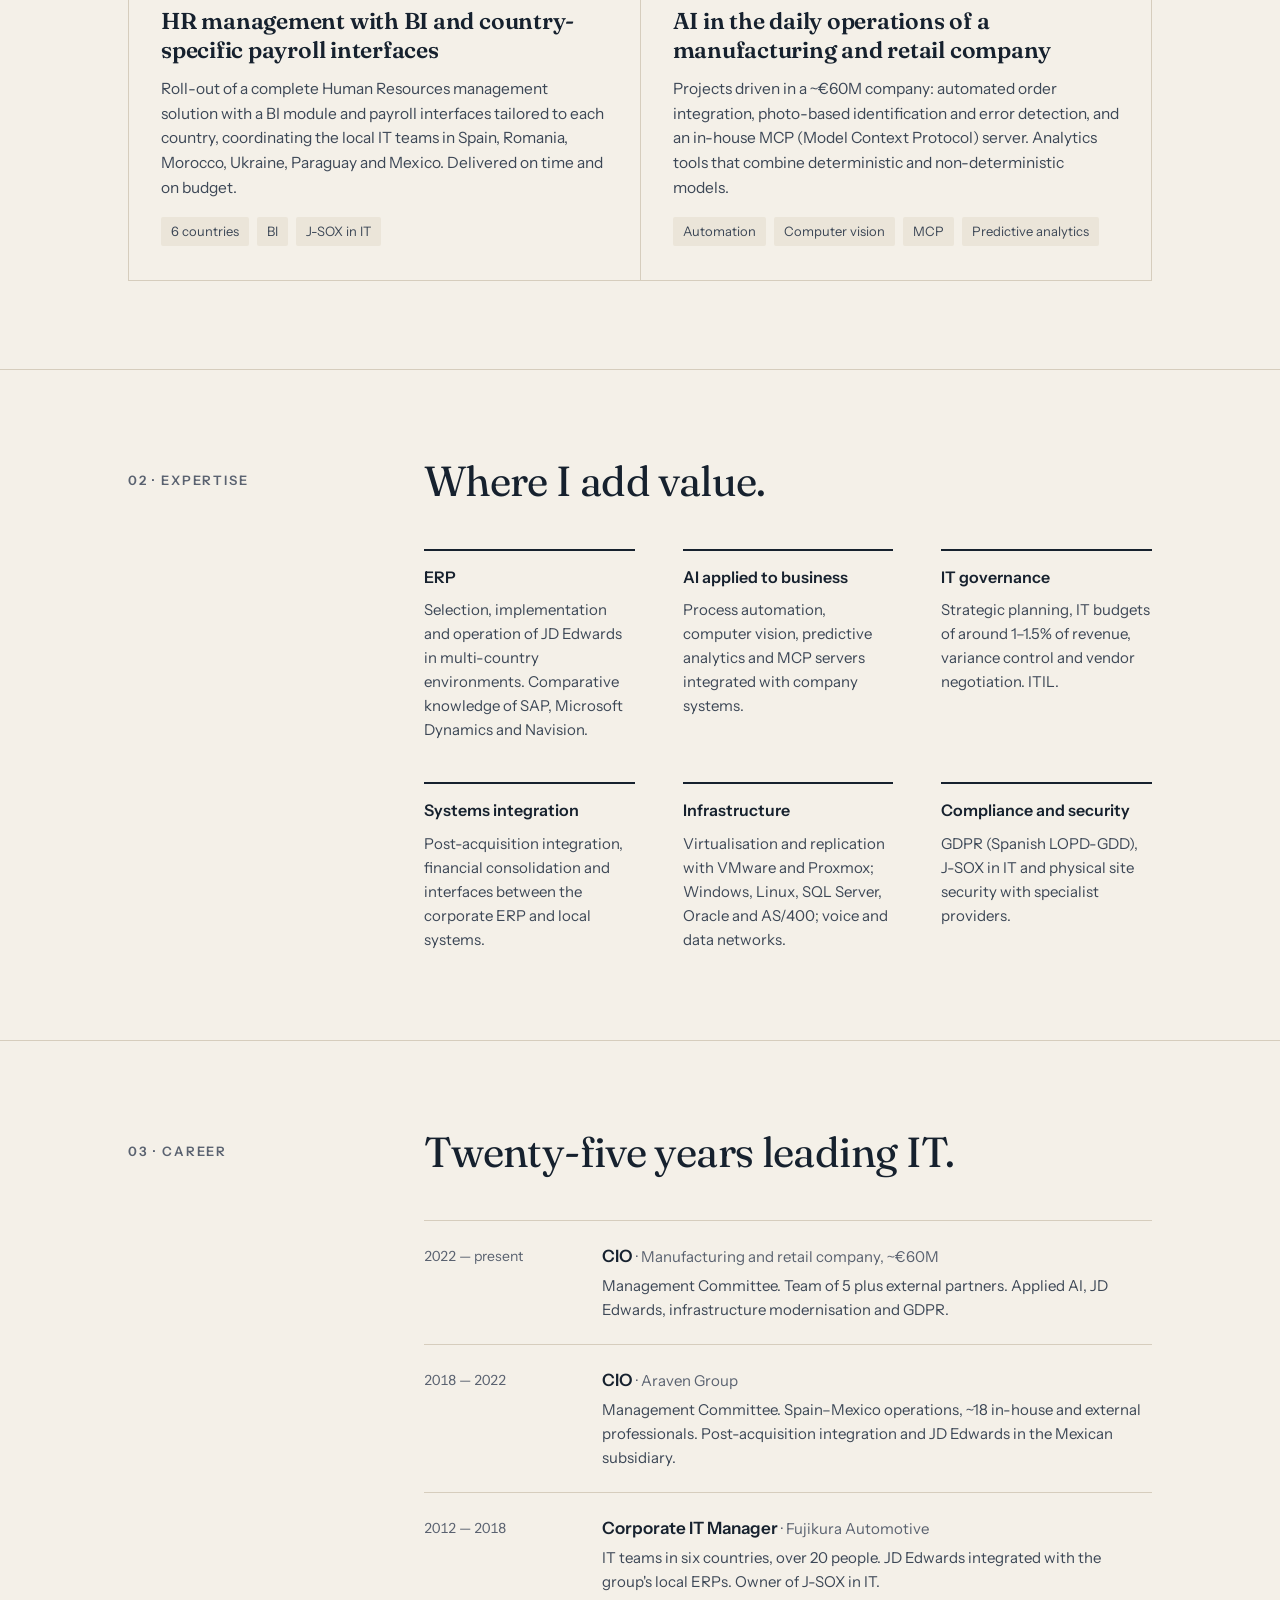
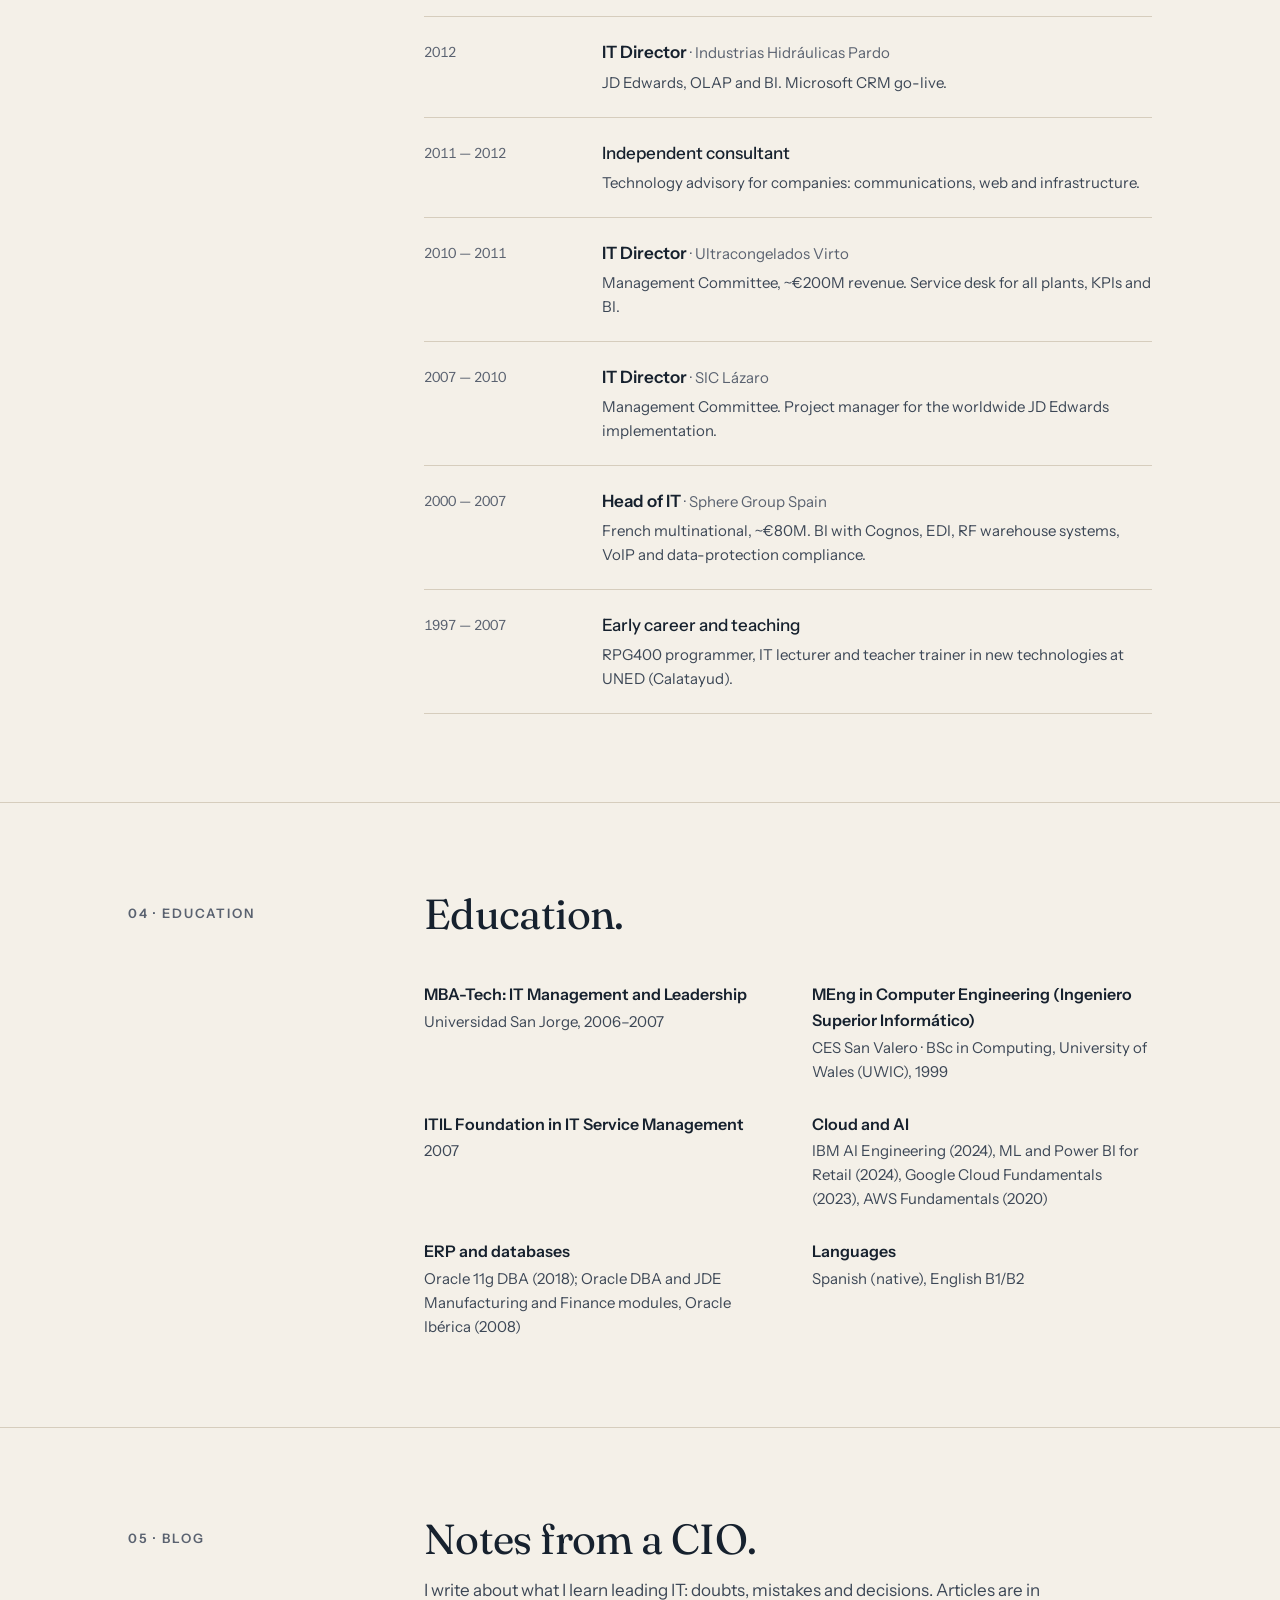
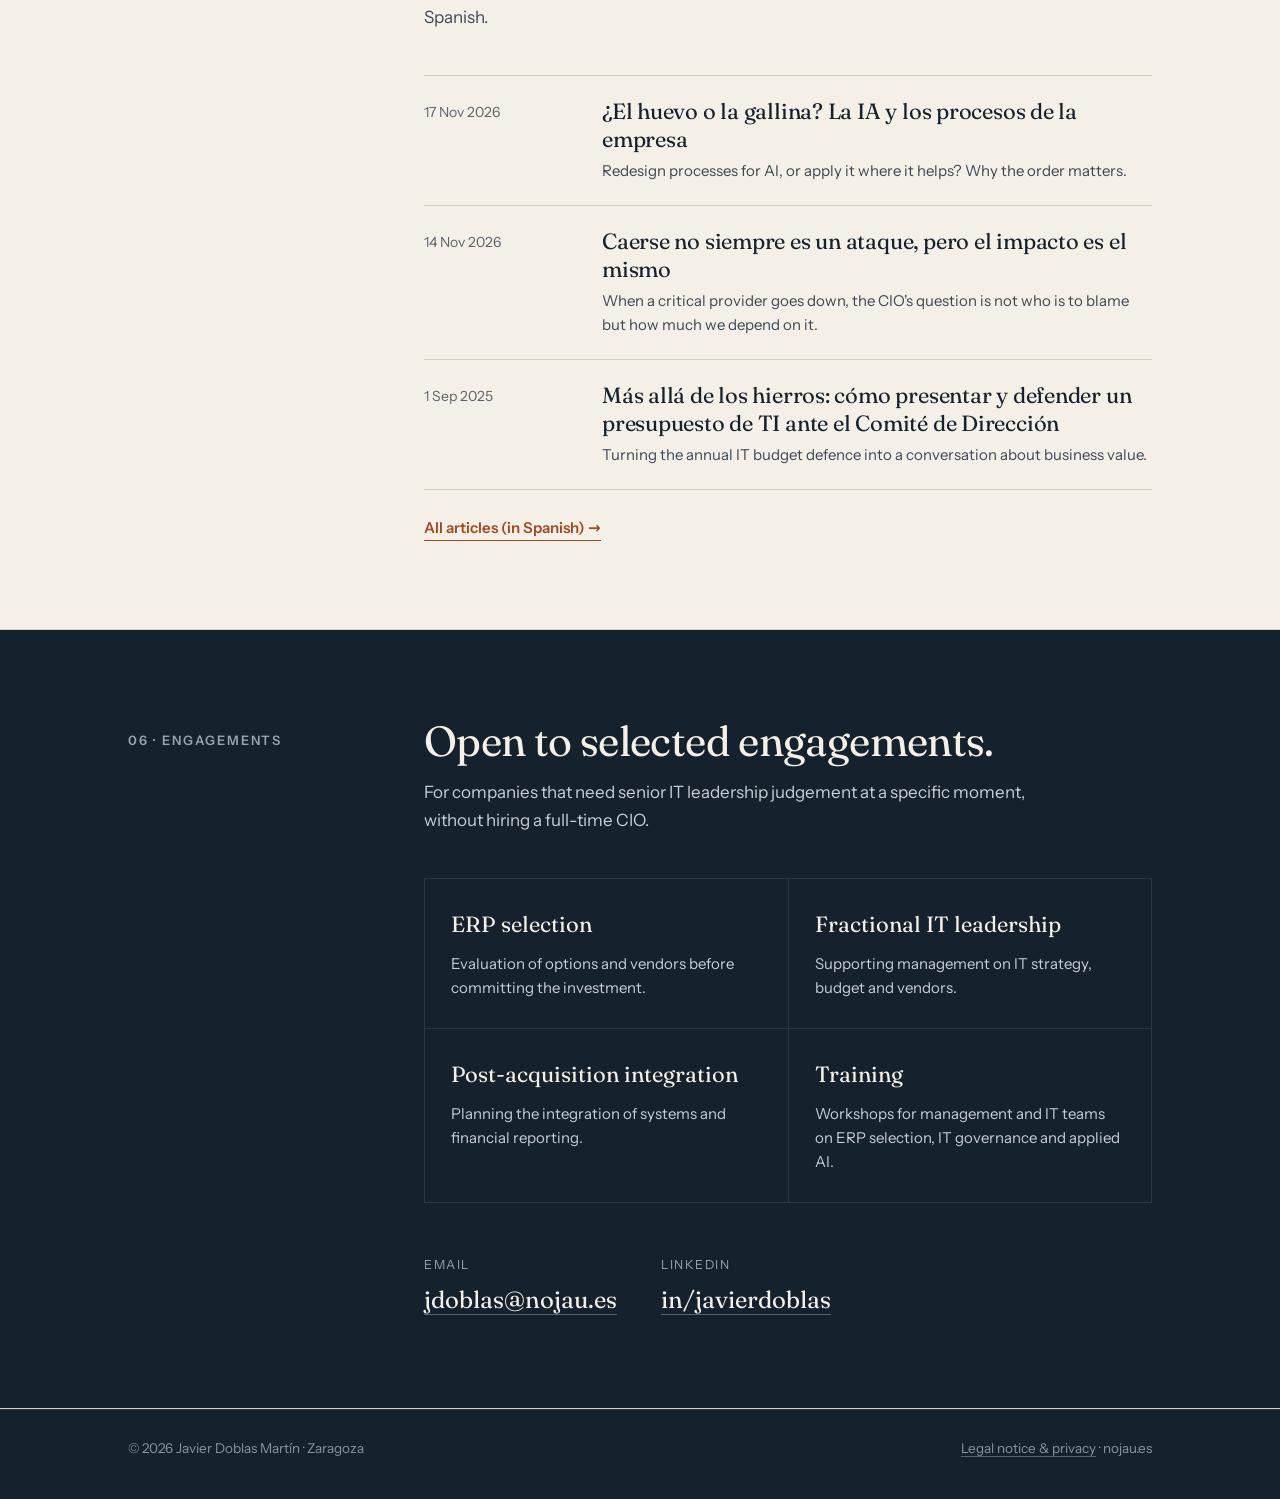
==== commit 2ea0611b: "Logotipo J.: marca en la cabecera y nuevos iconos - Monograma J. con punto teja junto al nombre en l" ====
--- a/en/index.html
+++ b/en/index.html
@@ -29,6 +29,7 @@
 <link rel="preload" href="/fonts/instrument-sans-400.woff2" as="font" type="font/woff2" crossorigin>
 <link rel="stylesheet" href="/assets/site.css">
 <link rel="icon" href="/favicon.ico" sizes="32x32">
+<link rel="icon" href="/img/icon.svg" type="image/svg+xml">
 <link rel="icon" href="/img/icon-512.png" type="image/png" sizes="512x512">
 <link rel="apple-touch-icon" href="/img/apple-touch-icon.png">
 <meta name="theme-color" content="#16212e">
@@ -38,7 +39,7 @@
 
 <header class="top">
   <div class="wrap">
-    <a class="brand" href="#contenido">Javier Doblas<span>.</span></a>
+    <a class="brand" href="#contenido"><svg class="brand-mark" viewBox="3.1 0 61.3 71.3" aria-hidden="true" focusable="false"><path fill="currentColor" d="M36.8 58.5Q36.8 64.3 31.9 67.8Q27.0 71.3 18.9 71.3Q11.3 71.3 7.1 68.2Q3.0 65.1 3.0 60.2Q3.0 57.2 4.6 55.4Q6.3 53.5 9.2 53.5Q11.5 53.5 12.9 55.2Q14.4 57.0 14.4 59.9V63.4Q14.4 65.9 15.6 67.4Q16.8 68.8 19.7 68.8Q22.6 68.8 24.5 67.0Q26.5 65.2 26.5 61.8Q26.5 59.4 25.4 57.1Q24.3 54.9 22.8 52.5Q21.4 50.0 20.3 47.0Q19.2 43.9 19.2 39.7V5.7Q19.2 4.7 18.7 4.1Q18.3 3.5 17.2 3.3L13.1 2.7Q12.3 2.5 12.0 2.1Q11.6 1.8 11.6 1.2Q11.6 0.6 12.1 0.3Q12.5 0.0 13.4 0.0H37.5Q38.4 0.0 38.8 0.3Q39.3 0.6 39.3 1.2Q39.3 2.2 37.7 2.7L34.2 3.2Q33.2 3.5 32.6 4.0Q32.1 4.5 32.1 5.5V39.1Q32.1 42.5 32.8 44.9Q33.5 47.4 34.4 49.5Q35.4 51.6 36.1 53.7Q36.8 55.9 36.8 58.5Z"/><circle class="brand-dot" cx="54.3" cy="60.0" r="10.0"/></svg><span class="brand-name">Javier Doblas</span></a>
     <nav aria-label="Main">
       <a href="#hitos">Milestones</a>
       <a href="#experiencia">Expertise</a>
--- a/assets/site.css
+++ b/assets/site.css
@@ -18,8 +18,10 @@
 /* Cabecera */
 header.top{position:sticky;top:0;z-index:10;background:rgba(244,240,232,.92);backdrop-filter:blur(8px);border-bottom:1px solid var(--line)}
 header.top .wrap{display:flex;align-items:center;justify-content:space-between;height:64px}
-.brand{font-family:var(--serif);font-weight:600;font-size:19px;text-decoration:none;letter-spacing:-.01em}
-.brand span{color:var(--accent)}
+.brand{display:inline-flex;align-items:center;gap:12px;font-family:var(--serif);font-weight:500;font-size:19px;text-decoration:none;letter-spacing:-.01em;color:var(--ink)}
+.brand-mark{height:30px;width:auto;display:block}
+.brand-dot{fill:var(--accent)}
+.brand-name{border-left:1px solid var(--line);padding-left:12px;line-height:28px}
 nav a{font-size:14.5px;text-decoration:none;color:var(--ink-2);margin-left:26px}
 nav a:hover{color:var(--accent)}
 .lang{margin-left:26px;font-size:13px;letter-spacing:.08em;font-weight:600}
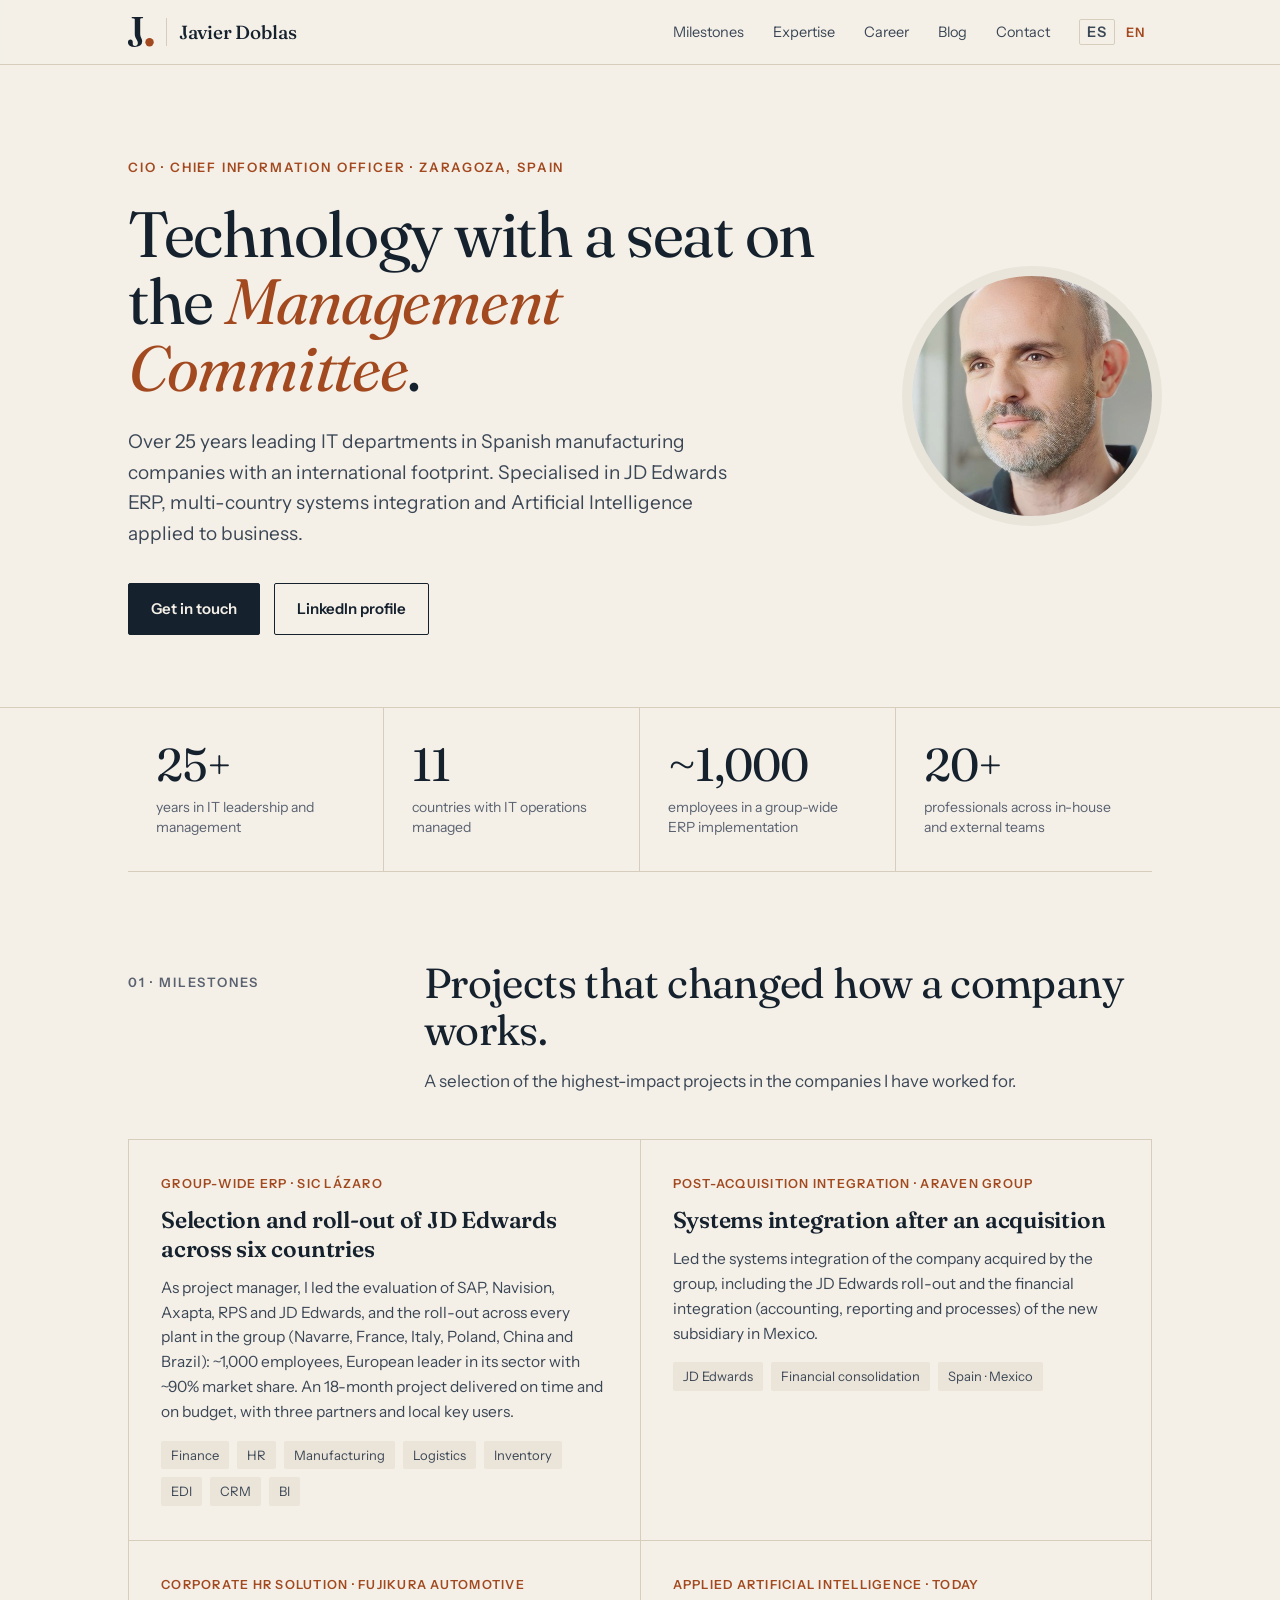
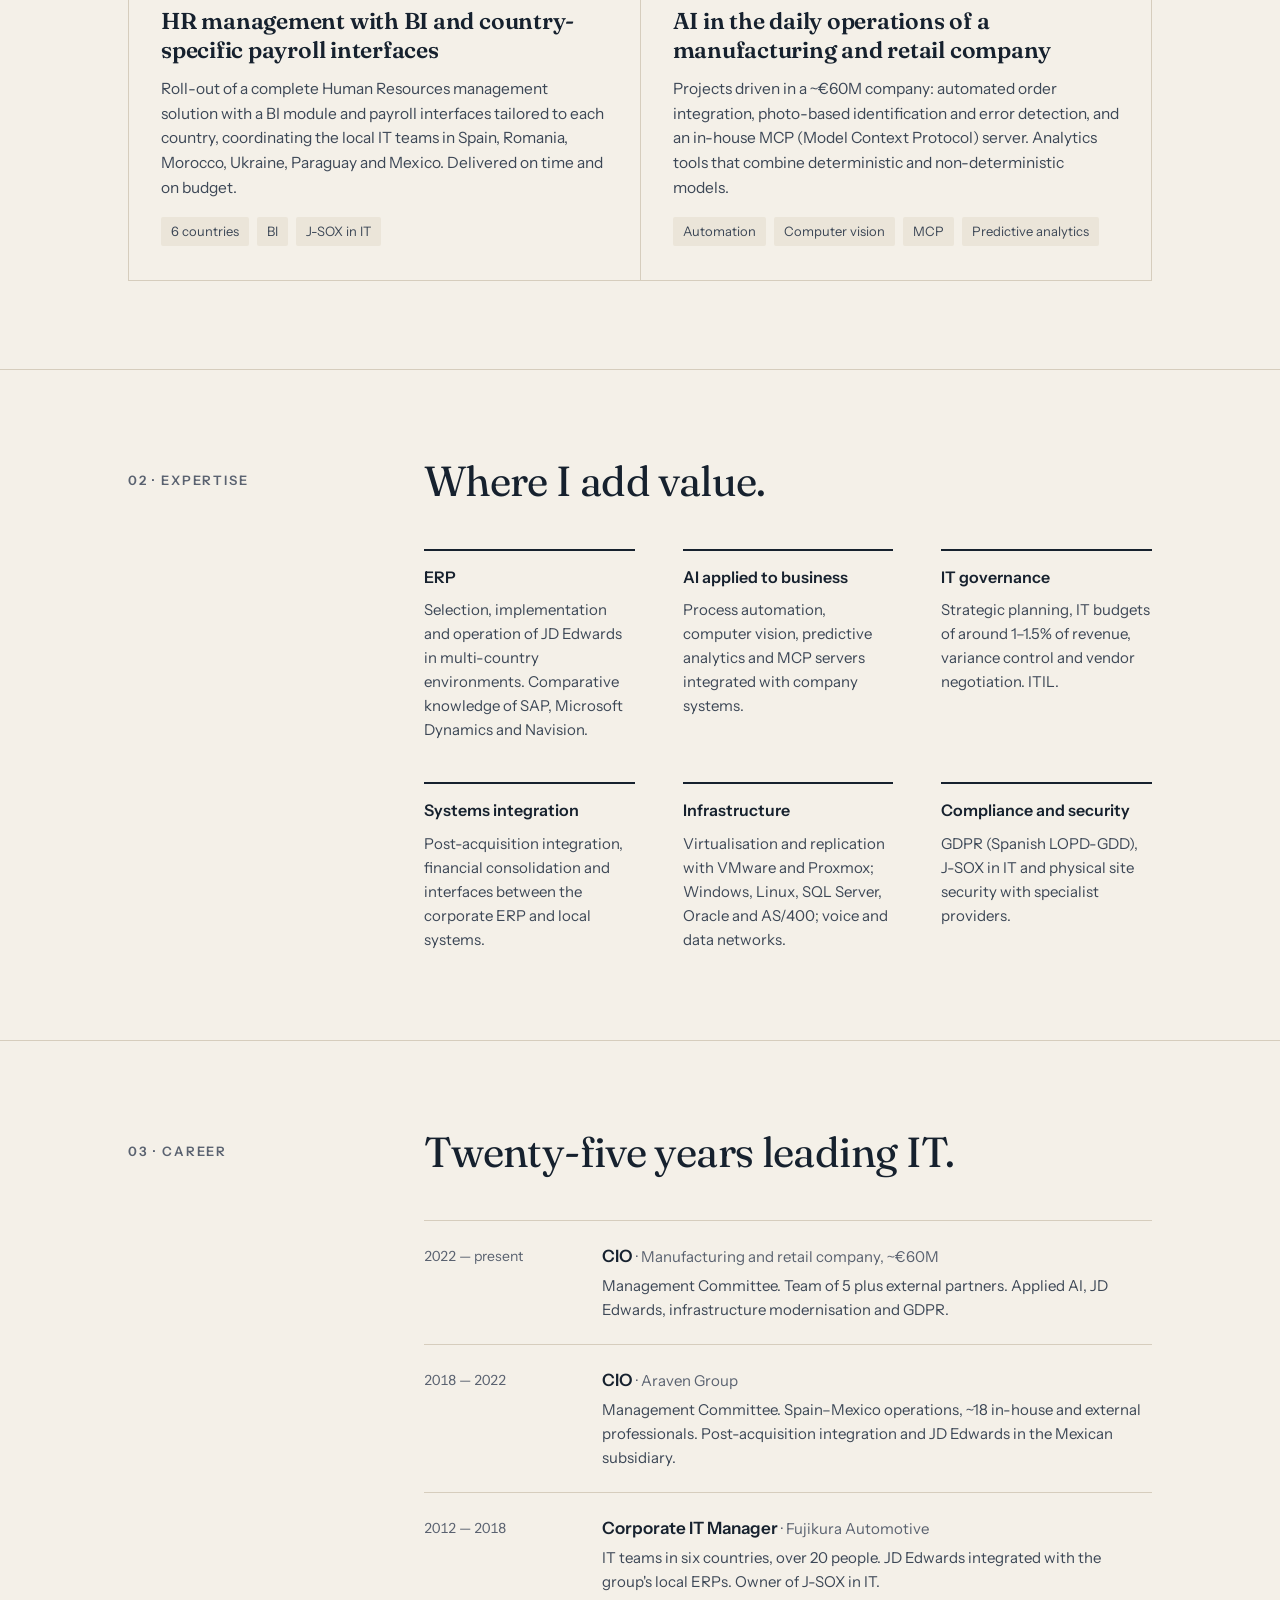
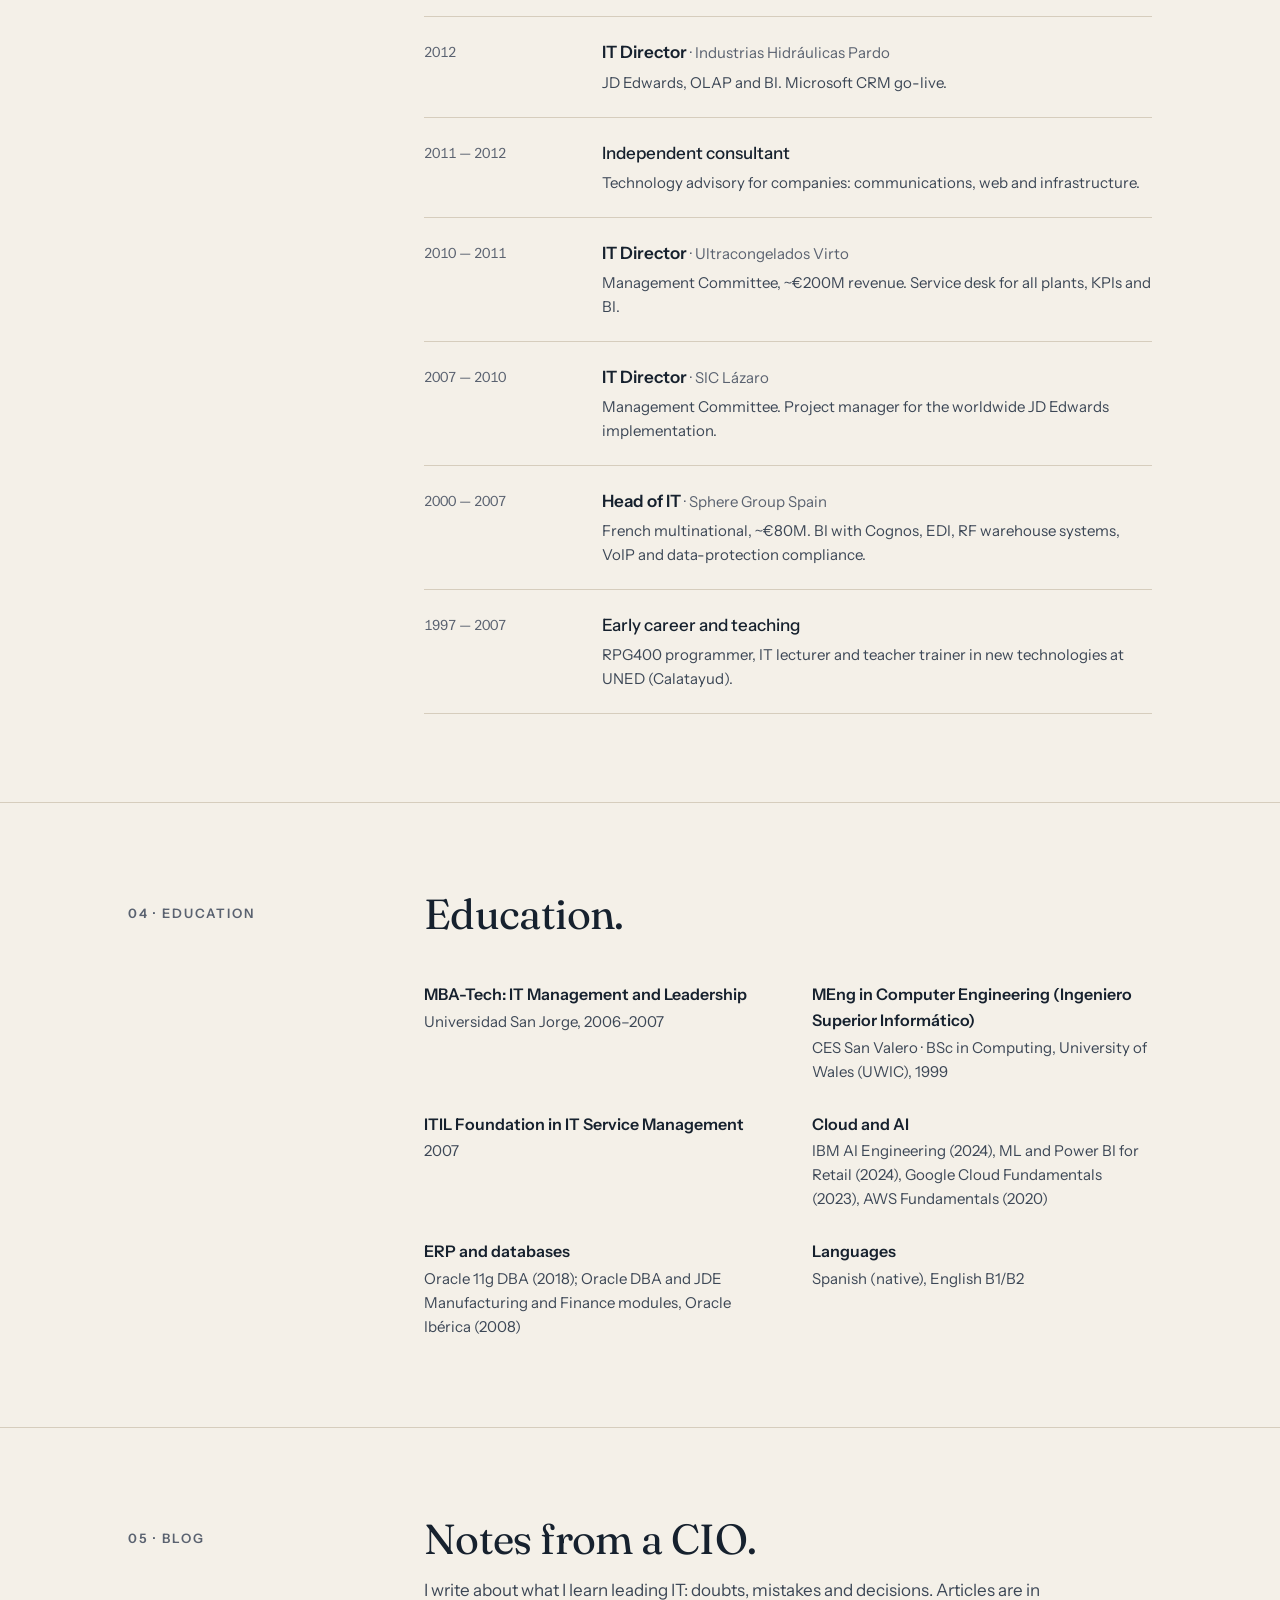
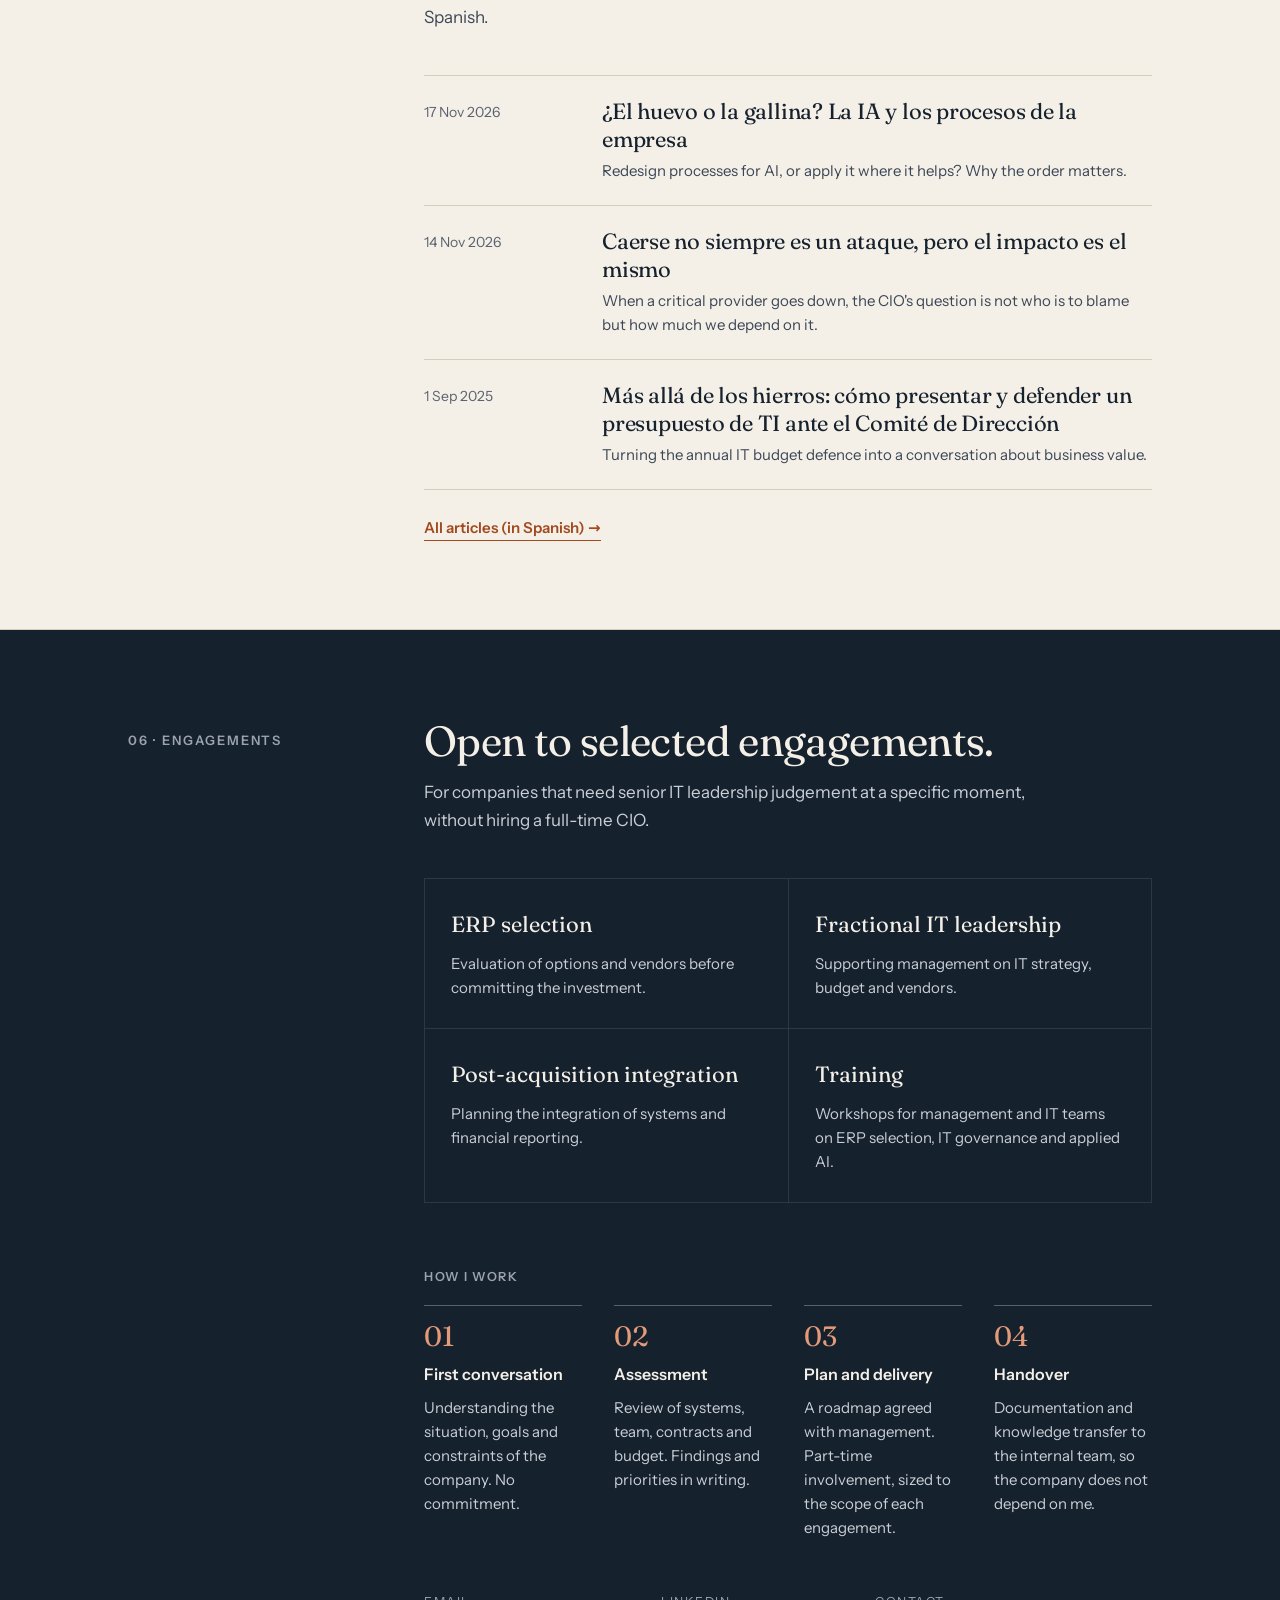
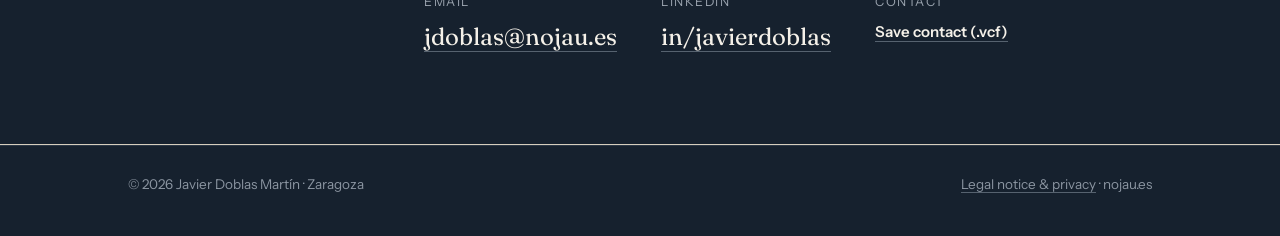
==== commit aaa11342: "Cómo trabajo, tarjeta de contacto y firma de correo - Sección «Cómo trabajo» en cuatro fases (ES y E" ====
--- a/en/index.html
+++ b/en/index.html
@@ -203,9 +203,12 @@
         <div><h3>Post-acquisition integration</h3><p>Planning the integration of systems and financial reporting.</p></div>
         <div><h3>Training</h3><p>Workshops for management and IT teams on ERP selection, IT governance and applied AI.</p></div>
       </div>
+      <h3 class="steps-title">How I work</h3>
+      <ol class="steps"><li><b>01</b><h3>First conversation</h3><p>Understanding the situation, goals and constraints of the company. No commitment.</p></li><li><b>02</b><h3>Assessment</h3><p>Review of systems, team, contracts and budget. Findings and priorities in writing.</p></li><li><b>03</b><h3>Plan and delivery</h3><p>A roadmap agreed with management. Part-time involvement, sized to the scope of each engagement.</p></li><li><b>04</b><h3>Handover</h3><p>Documentation and knowledge transfer to the internal team, so the company does not depend on me.</p></li></ol>
       <div class="contact">
         <div><span class="label">Email</span><a class="js-mail" data-u="jdoblas" data-d="nojau.es" href="#colaboraciones">jdoblas [at] nojau.es</a></div>
         <div><span class="label">LinkedIn</span><a href="https://www.linkedin.com/in/javierdoblas/" rel="noopener">in/javierdoblas</a></div>
+        <div><span class="label">Contact</span><a class="vcf" href="/contacto/javier-doblas.vcf" download>Save contact (.vcf)</a></div>
       </div>
     </div>
   </section>
--- a/assets/site.css
+++ b/assets/site.css
@@ -91,6 +91,14 @@
 .collab-list div{background:var(--ink);padding:28px 26px}
 .collab-list h3{font-family:var(--serif);font-weight:400;font-size:22px;margin-bottom:10px}
 .collab-list p{font-size:15px;color:#c9cfd6}
+.steps{margin-left:296px;margin-top:56px;list-style:none;padding:0;display:grid;grid-template-columns:repeat(4,minmax(0,1fr));gap:32px}
+.steps-title{margin-left:296px;margin-top:64px;font-size:12.5px;letter-spacing:.12em;text-transform:uppercase;color:#9aa3ae;font-weight:600}
+.steps-title + .steps{margin-top:18px}
+.steps li{border-top:1px solid #56626f;padding-top:16px}
+.steps b{display:block;font-family:var(--serif);font-weight:400;font-size:28px;color:#e39a78;line-height:1;margin-bottom:12px}
+.steps h3{font-size:16px;font-weight:600;margin-bottom:8px}
+.steps p{font-size:15px;color:#c9cfd6}
+.contact a.vcf{font-family:var(--sans);font-size:15px;font-weight:600}
 .contact{margin-left:296px;margin-top:52px;display:flex;gap:44px;flex-wrap:wrap;align-items:baseline}
 .contact .label{display:block;font-size:12.5px;letter-spacing:.12em;text-transform:uppercase;color:#9aa3ae;margin-bottom:6px}
 .contact a{font-family:var(--serif);font-size:24px;text-decoration:none;border-bottom:1px solid #56626f}
@@ -105,7 +113,8 @@
   .fig:nth-child(2){border-right:0}
   .fig:nth-child(-n+2){border-bottom:1px solid var(--line)}
   .sec-head{grid-template-columns:1fr;gap:10px}
-  .areas,.timeline,.edu,.collab-list,.contact,.posts,.more{margin-left:0}
+  .areas,.timeline,.edu,.collab-list,.contact,.posts,.more,.steps,.steps-title{margin-left:0}
+  .steps{grid-template-columns:1fr 1fr}
   .post{grid-template-columns:1fr;gap:4px}
   .areas,.collab-list{grid-template-columns:1fr 1fr}
   .cases{grid-template-columns:1fr}
@@ -116,7 +125,7 @@
   .wrap{padding:0 20px}
   .hero{padding:56px 0 48px}
   section.block{padding:60px 0}
-  .areas,.collab-list,.edu{grid-template-columns:1fr}
+  .areas,.collab-list,.edu,.steps{grid-template-columns:1fr}
   .row{grid-template-columns:1fr;gap:4px}
   .fig{padding:24px 18px}.fig b{font-size:36px}
 }
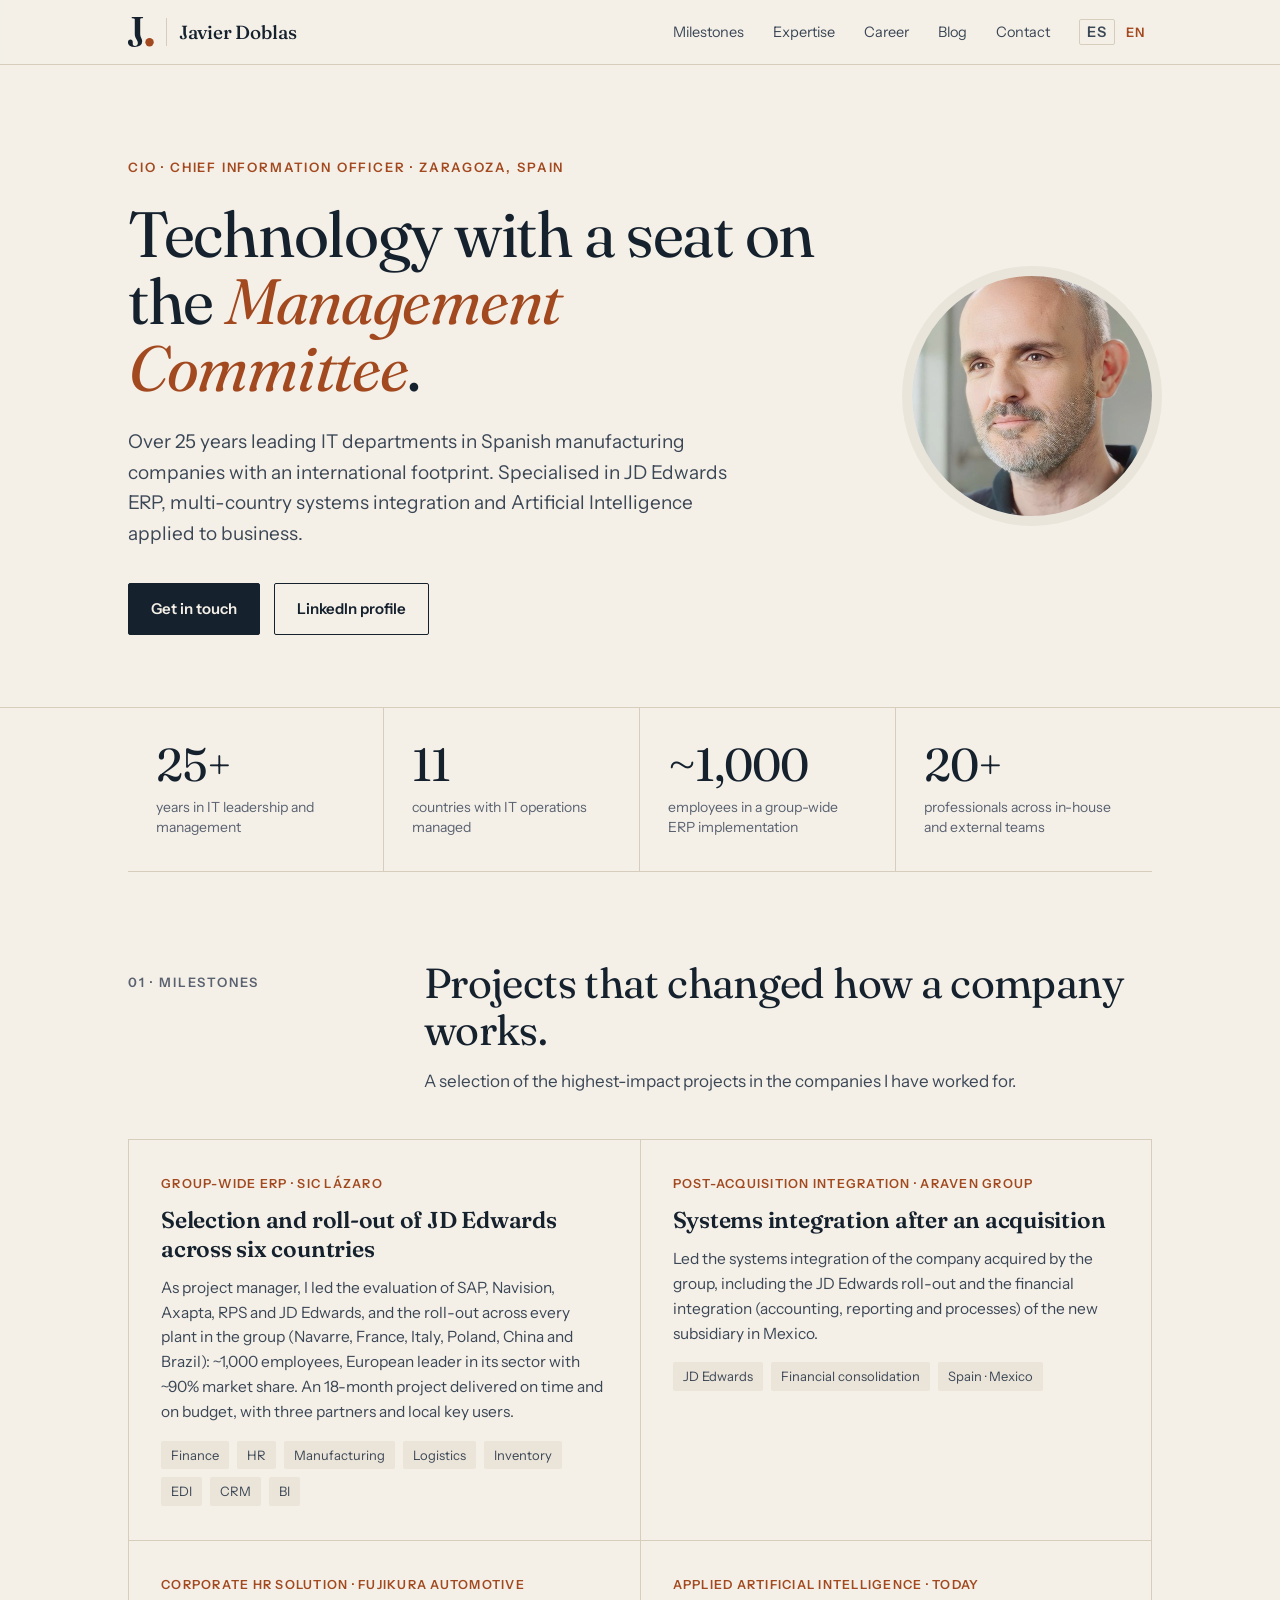
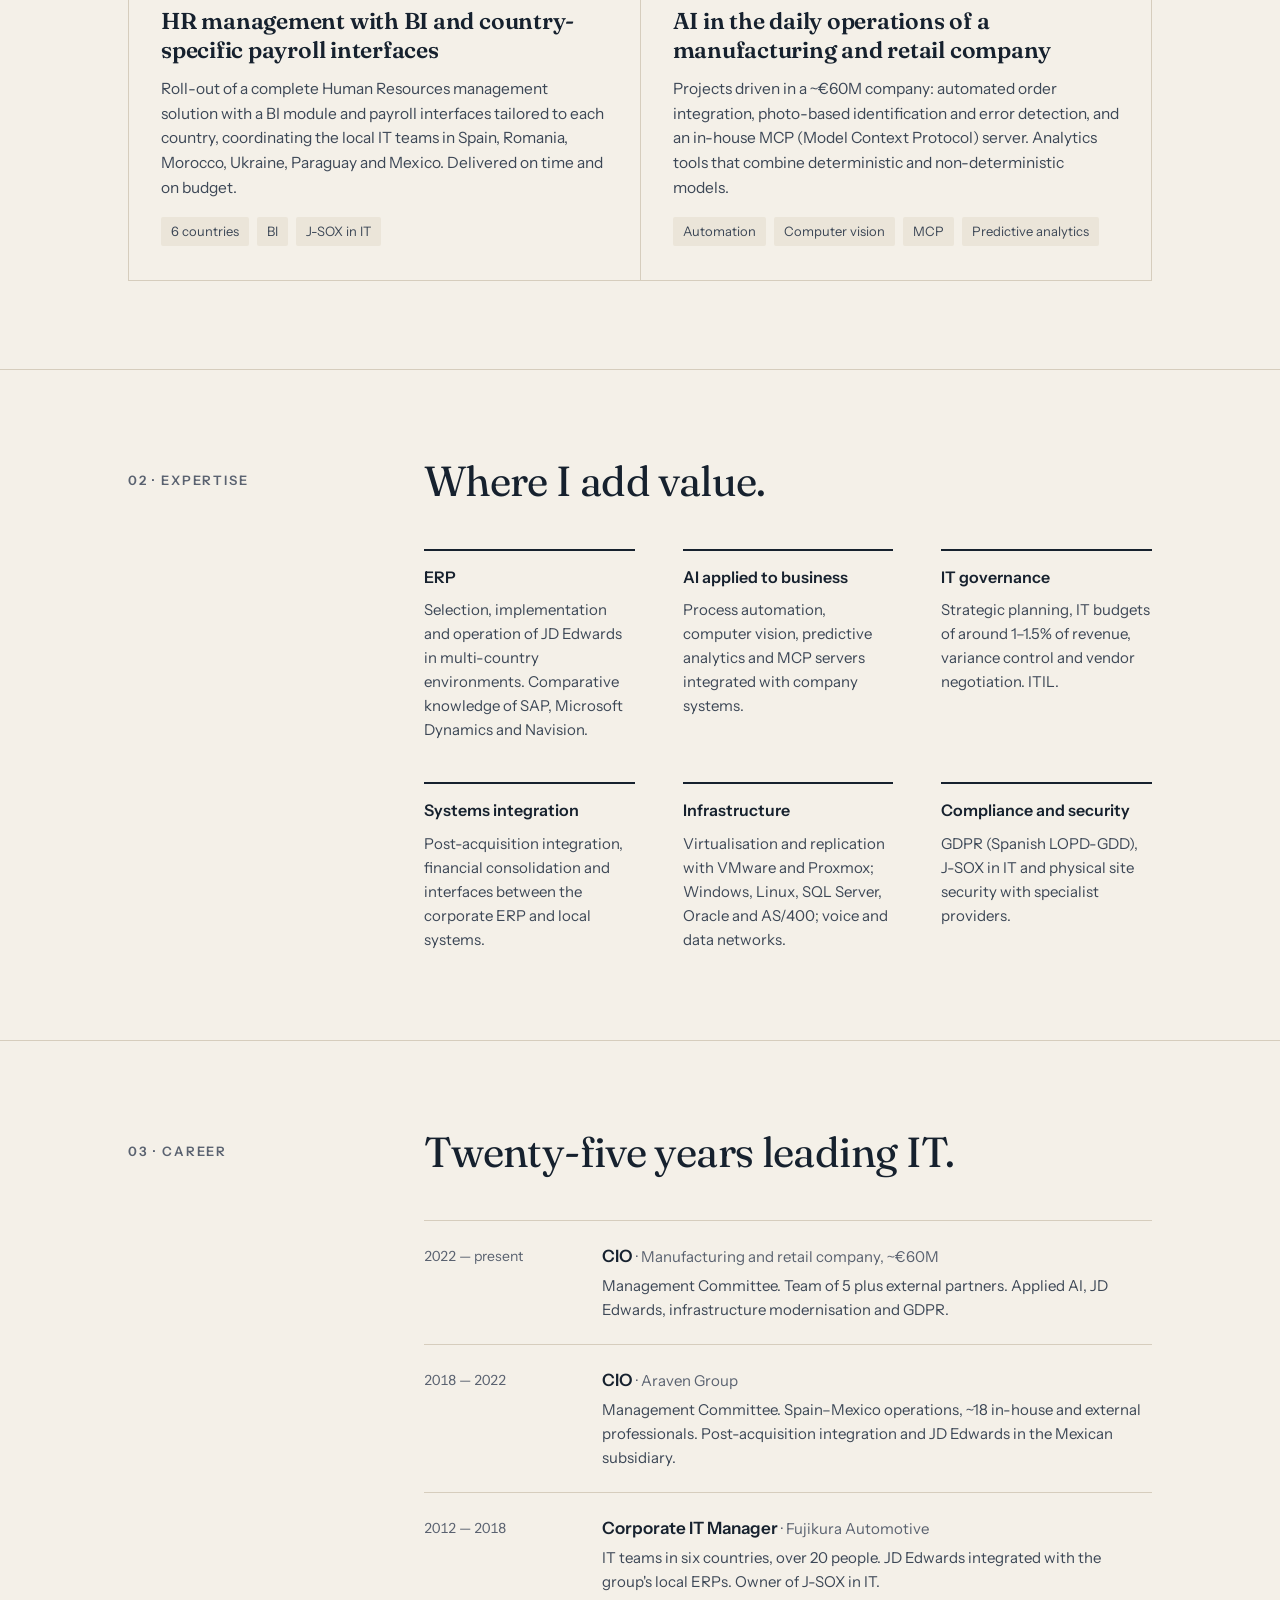
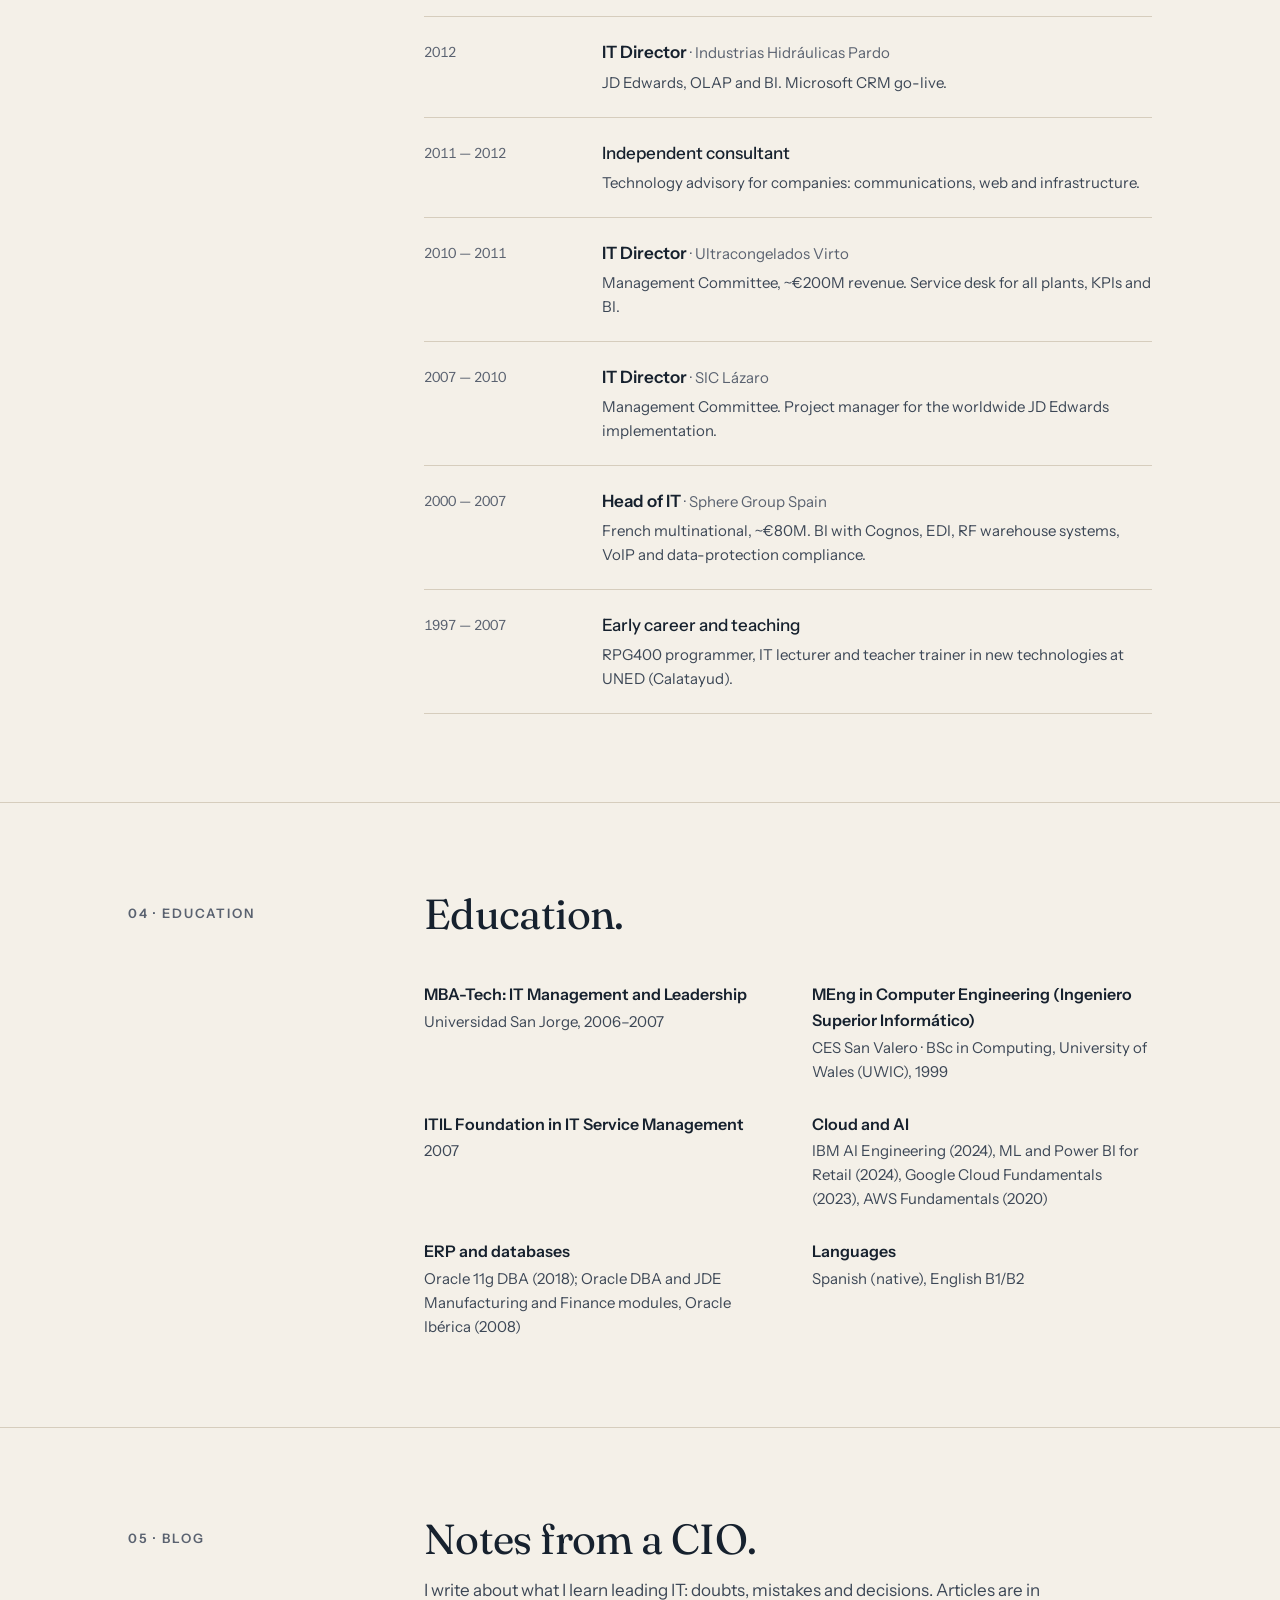
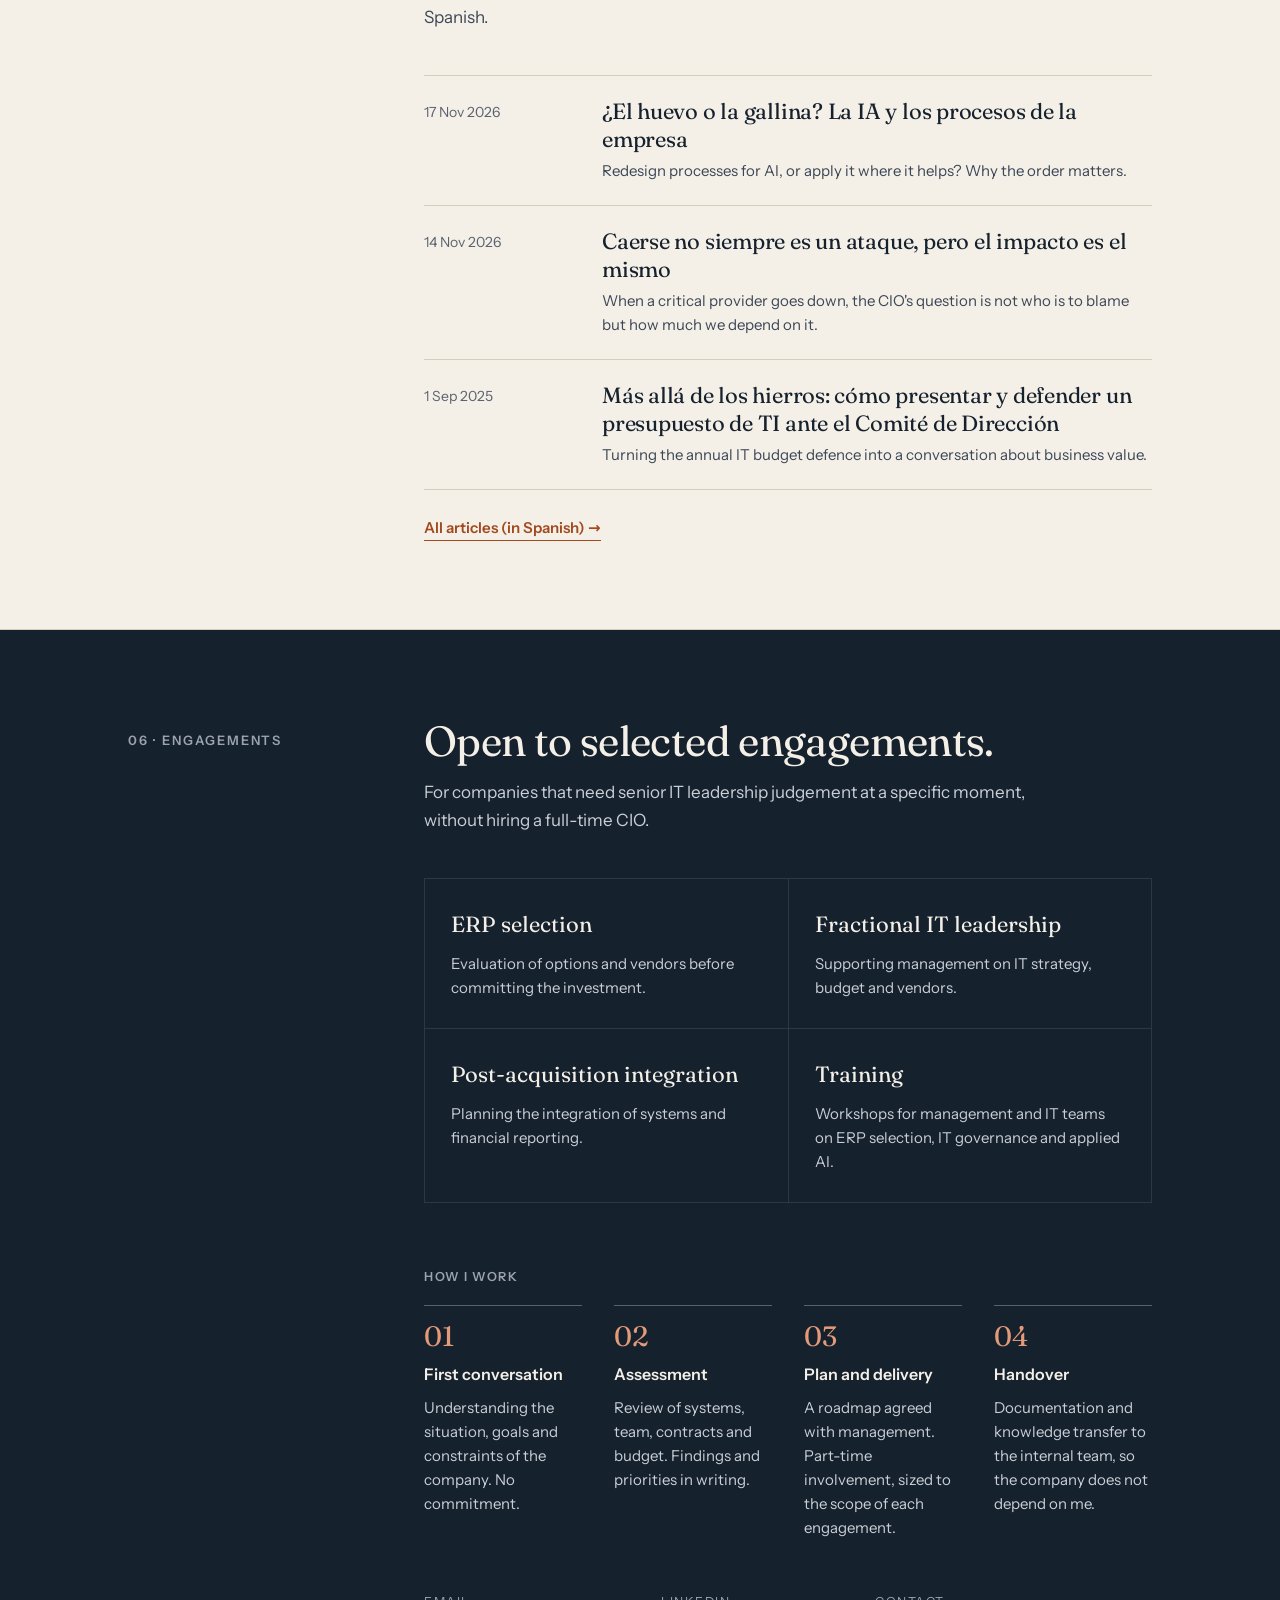
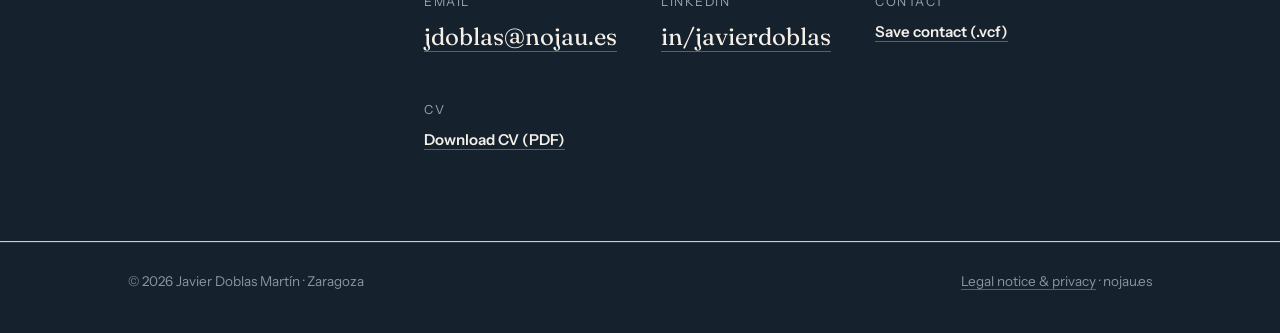
==== commit 9554c283: "CV en PDF (ES/EN) y fechas automáticas en el sitemap - tools/build_cv.py genera el CV de dos páginas" ====
--- a/en/index.html
+++ b/en/index.html
@@ -209,6 +209,7 @@
         <div><span class="label">Email</span><a class="js-mail" data-u="jdoblas" data-d="nojau.es" href="#colaboraciones">jdoblas [at] nojau.es</a></div>
         <div><span class="label">LinkedIn</span><a href="https://www.linkedin.com/in/javierdoblas/" rel="noopener">in/javierdoblas</a></div>
         <div><span class="label">Contact</span><a class="vcf" href="/contacto/javier-doblas.vcf" download>Save contact (.vcf)</a></div>
+        <div><span class="label">CV</span><a class="vcf" href="/cv/javier-doblas-cv-en.pdf" download>Download CV (PDF)</a></div>
       </div>
     </div>
   </section>
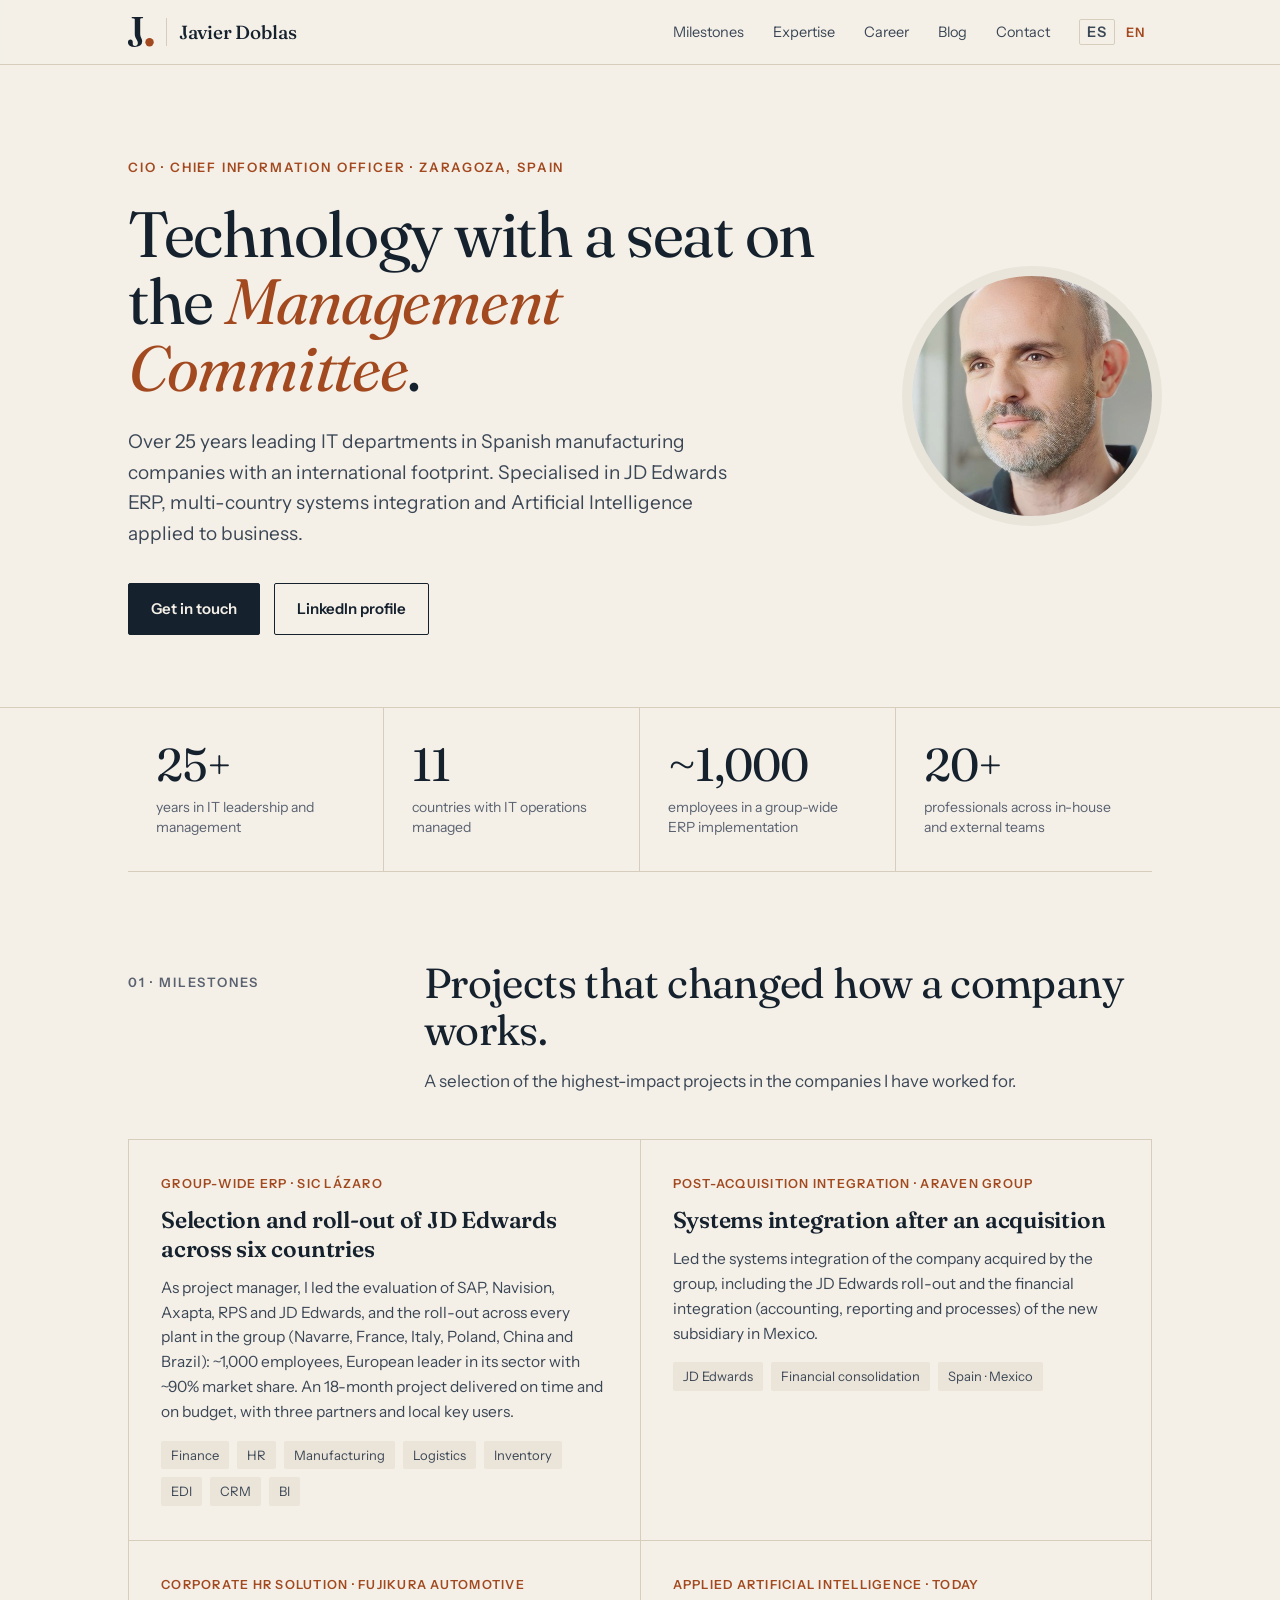
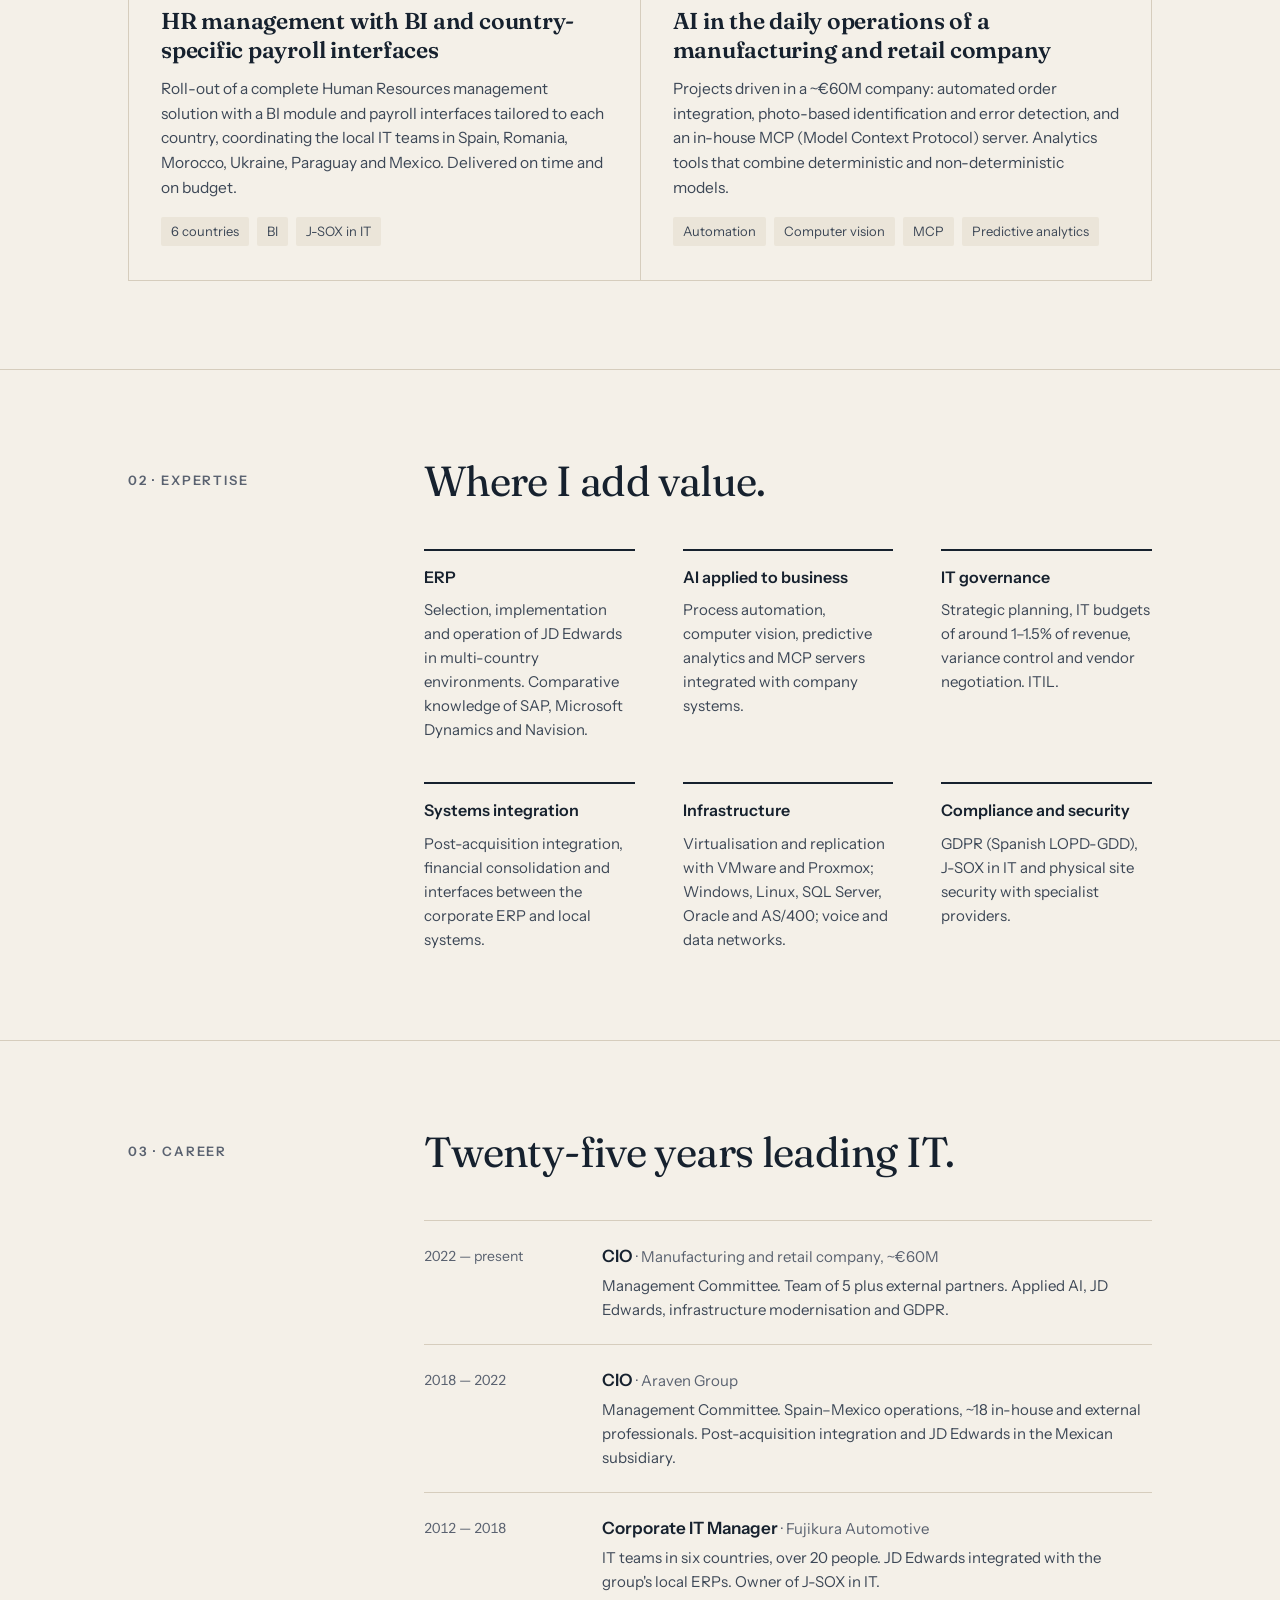
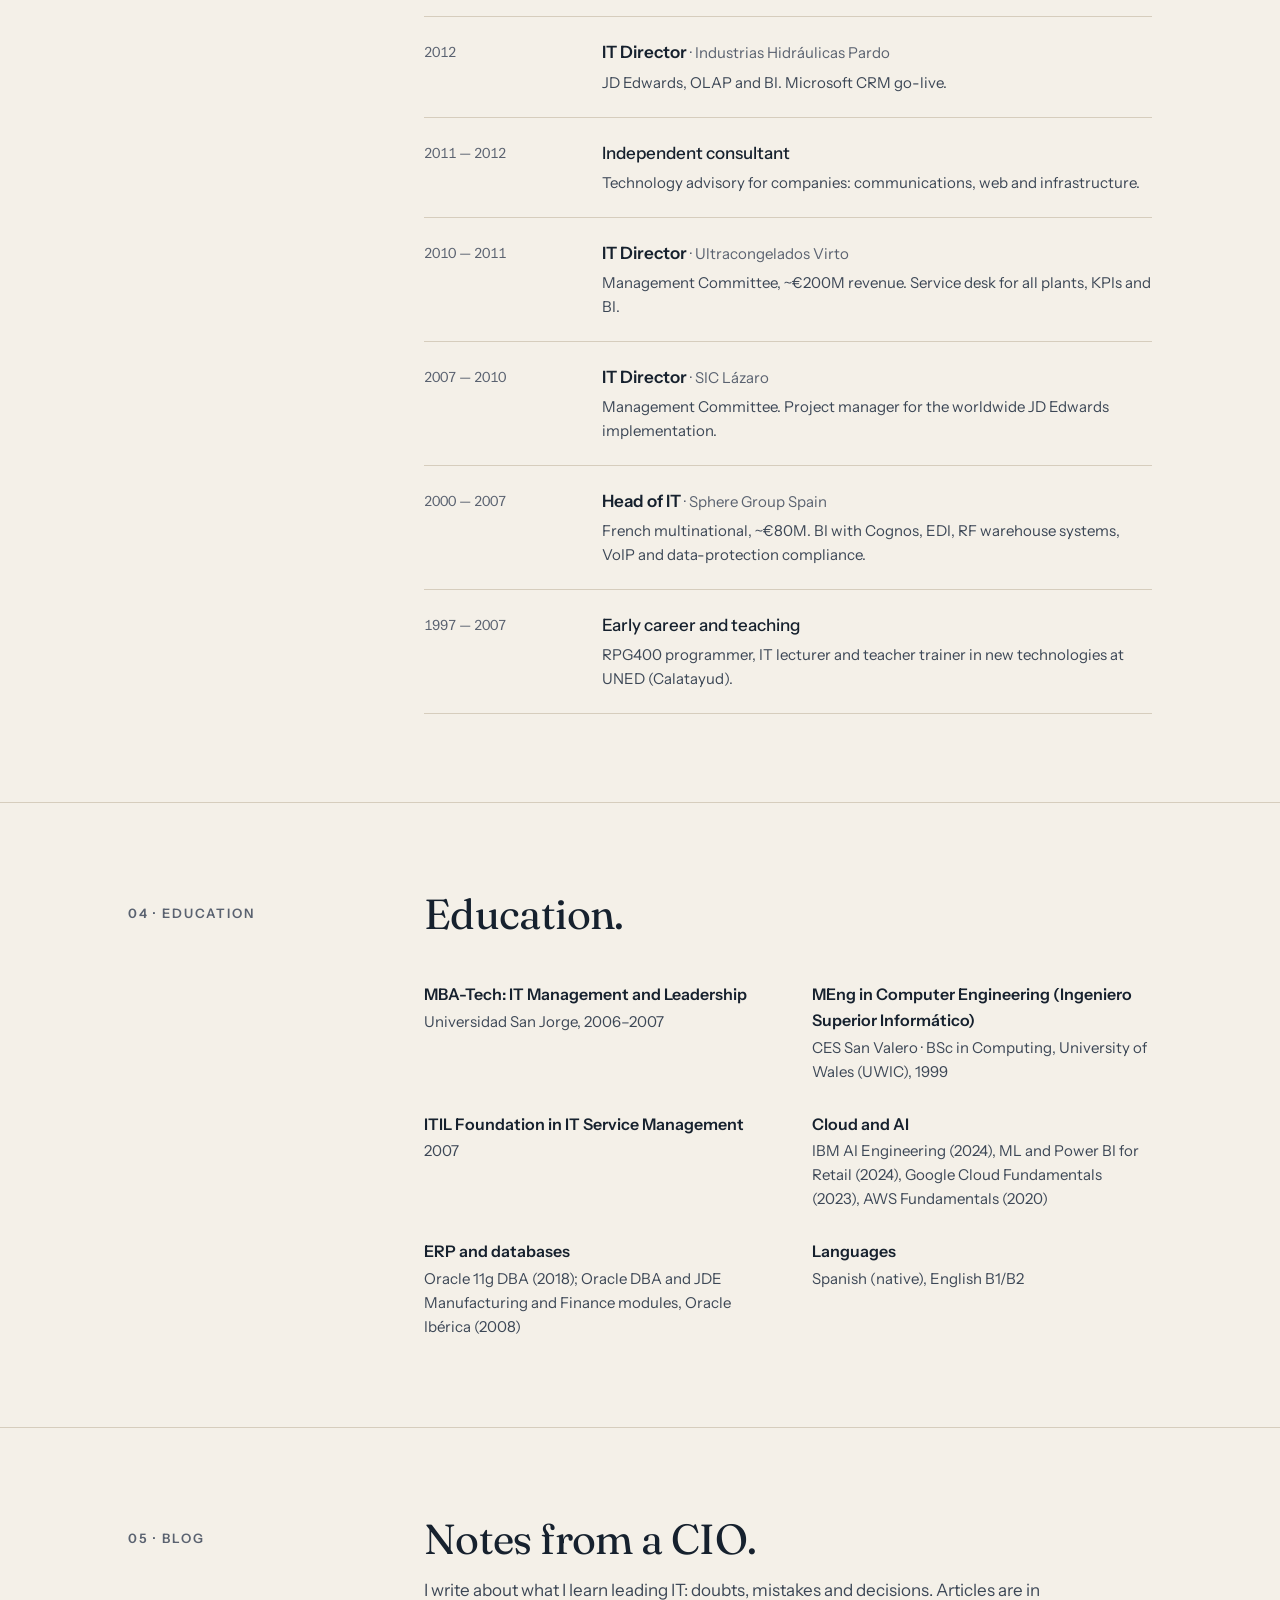
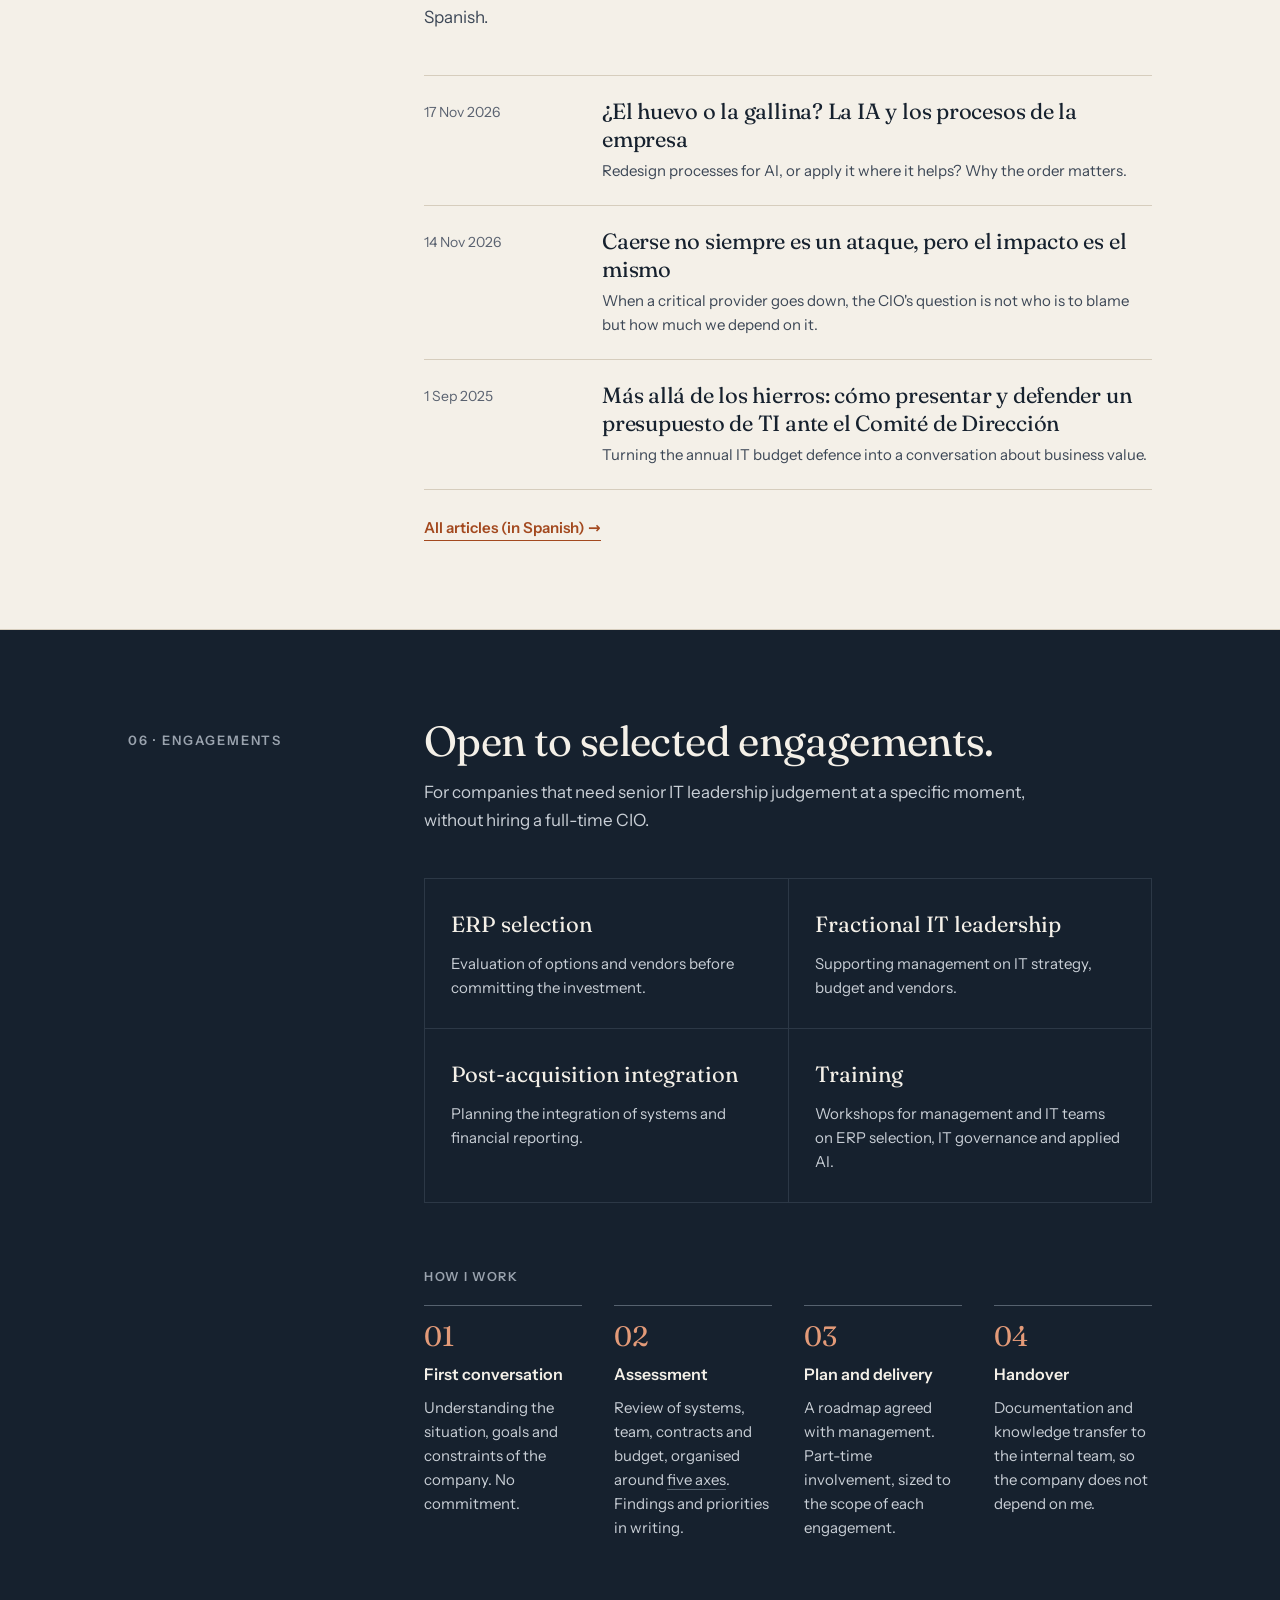
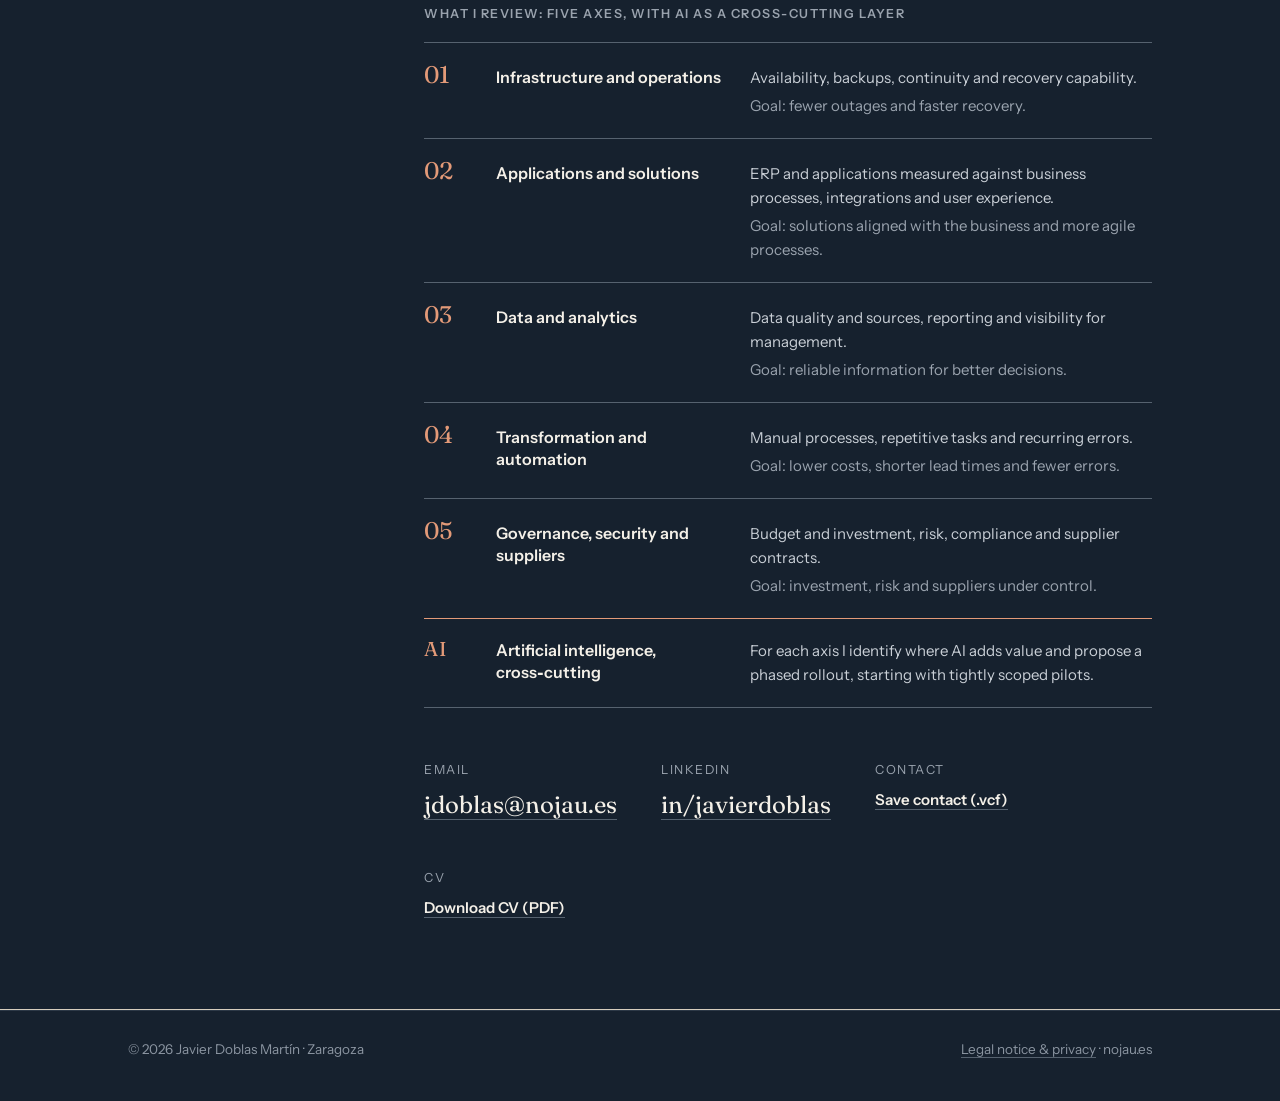
==== commit c0335799: "Añade los cinco ejes de gestión a «Cómo trabajo» (ES y EN) Nueva lista «Qué reviso: cinco ejes y la " ====
--- a/en/index.html
+++ b/en/index.html
@@ -204,7 +204,16 @@
         <div><h3>Training</h3><p>Workshops for management and IT teams on ERP selection, IT governance and applied AI.</p></div>
       </div>
       <h3 class="steps-title">How I work</h3>
-      <ol class="steps"><li><b>01</b><h3>First conversation</h3><p>Understanding the situation, goals and constraints of the company. No commitment.</p></li><li><b>02</b><h3>Assessment</h3><p>Review of systems, team, contracts and budget. Findings and priorities in writing.</p></li><li><b>03</b><h3>Plan and delivery</h3><p>A roadmap agreed with management. Part-time involvement, sized to the scope of each engagement.</p></li><li><b>04</b><h3>Handover</h3><p>Documentation and knowledge transfer to the internal team, so the company does not depend on me.</p></li></ol>
+      <ol class="steps"><li><b>01</b><h3>First conversation</h3><p>Understanding the situation, goals and constraints of the company. No commitment.</p></li><li><b>02</b><h3>Assessment</h3><p>Review of systems, team, contracts and budget, organised around <a href="#ejes">five axes</a>. Findings and priorities in writing.</p></li><li><b>03</b><h3>Plan and delivery</h3><p>A roadmap agreed with management. Part-time involvement, sized to the scope of each engagement.</p></li><li><b>04</b><h3>Handover</h3><p>Documentation and knowledge transfer to the internal team, so the company does not depend on me.</p></li></ol>
+      <h3 class="steps-title" id="ejes">What I review: five axes, with AI as a cross-cutting layer</h3>
+      <ol class="ejes">
+        <li><b>01</b><h4>Infrastructure and operations</h4><p>Availability, backups, continuity and recovery capability.<span>Goal: fewer outages and faster recovery.</span></p></li>
+        <li><b>02</b><h4>Applications and solutions</h4><p>ERP and applications measured against business processes, integrations and user experience.<span>Goal: solutions aligned with the business and more agile processes.</span></p></li>
+        <li><b>03</b><h4>Data and analytics</h4><p>Data quality and sources, reporting and visibility for management.<span>Goal: reliable information for better decisions.</span></p></li>
+        <li><b>04</b><h4>Transformation and automation</h4><p>Manual processes, repetitive tasks and recurring errors.<span>Goal: lower costs, shorter lead times and fewer errors.</span></p></li>
+        <li><b>05</b><h4>Governance, security and suppliers</h4><p>Budget and investment, risk, compliance and supplier contracts.<span>Goal: investment, risk and suppliers under control.</span></p></li>
+        <li class="ia"><b>AI</b><h4>Artificial intelligence, cross&#8209;cutting</h4><p>For each axis I identify where AI adds value and propose a phased rollout, starting with tightly scoped pilots.</p></li>
+      </ol>
       <div class="contact">
         <div><span class="label">Email</span><a class="js-mail" data-u="jdoblas" data-d="nojau.es" href="#colaboraciones">jdoblas [at] nojau.es</a></div>
         <div><span class="label">LinkedIn</span><a href="https://www.linkedin.com/in/javierdoblas/" rel="noopener">in/javierdoblas</a></div>
--- a/assets/site.css
+++ b/assets/site.css
@@ -98,6 +98,17 @@
 .steps b{display:block;font-family:var(--serif);font-weight:400;font-size:28px;color:#e39a78;line-height:1;margin-bottom:12px}
 .steps h3{font-size:16px;font-weight:600;margin-bottom:8px}
 .steps p{font-size:15px;color:#c9cfd6}
+.steps p a{text-decoration:none;border-bottom:1px solid #56626f}
+.steps p a:hover{color:#e39a78;border-color:#e39a78}
+/* Cinco ejes */
+.ejes{margin-left:296px;margin-top:18px;list-style:none;padding:0;border-bottom:1px solid #56626f}
+.ejes li{display:grid;grid-template-columns:48px 230px 1fr;gap:24px;padding:20px 0;border-top:1px solid #56626f;align-items:baseline}
+.ejes b{font-family:var(--serif);font-weight:400;font-size:24px;color:#e39a78;line-height:1}
+.ejes h4{font-size:16px;font-weight:600;line-height:1.4}
+.ejes p{font-size:15px;color:#c9cfd6}
+.ejes p span{display:block;color:#9aa3ae;margin-top:4px}
+.ejes li.ia{border-top-color:#e39a78}
+.ejes li.ia b{font-size:20px;letter-spacing:.04em}
 .contact a.vcf{font-family:var(--sans);font-size:15px;font-weight:600}
 .contact{margin-left:296px;margin-top:52px;display:flex;gap:44px;flex-wrap:wrap;align-items:baseline}
 .contact .label{display:block;font-size:12.5px;letter-spacing:.12em;text-transform:uppercase;color:#9aa3ae;margin-bottom:6px}
@@ -113,7 +124,9 @@
   .fig:nth-child(2){border-right:0}
   .fig:nth-child(-n+2){border-bottom:1px solid var(--line)}
   .sec-head{grid-template-columns:1fr;gap:10px}
-  .areas,.timeline,.edu,.collab-list,.contact,.posts,.more,.steps,.steps-title{margin-left:0}
+  .areas,.timeline,.edu,.collab-list,.contact,.posts,.more,.steps,.steps-title,.ejes{margin-left:0}
+  .ejes li{grid-template-columns:48px 1fr;gap:6px 18px}
+  .ejes p{grid-column:2}
   .steps{grid-template-columns:1fr 1fr}
   .post{grid-template-columns:1fr;gap:4px}
   .areas,.collab-list{grid-template-columns:1fr 1fr}
